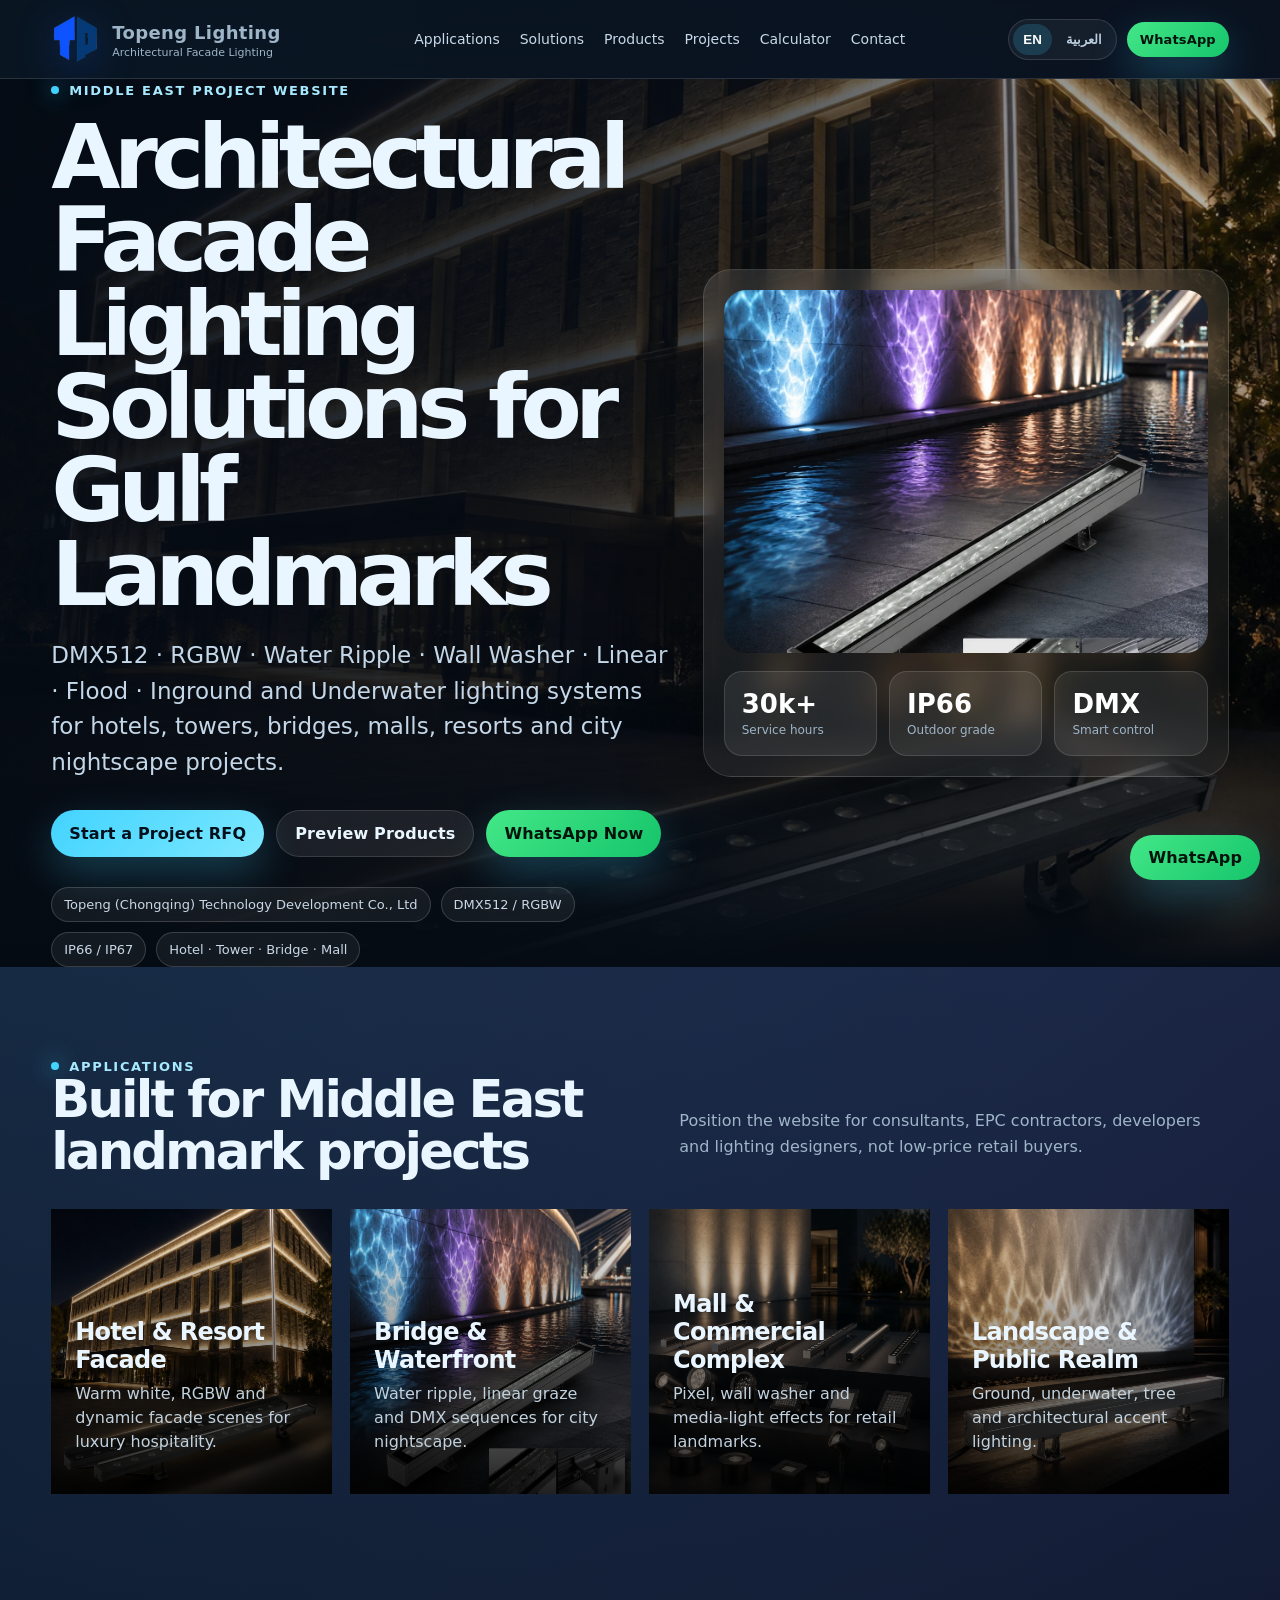
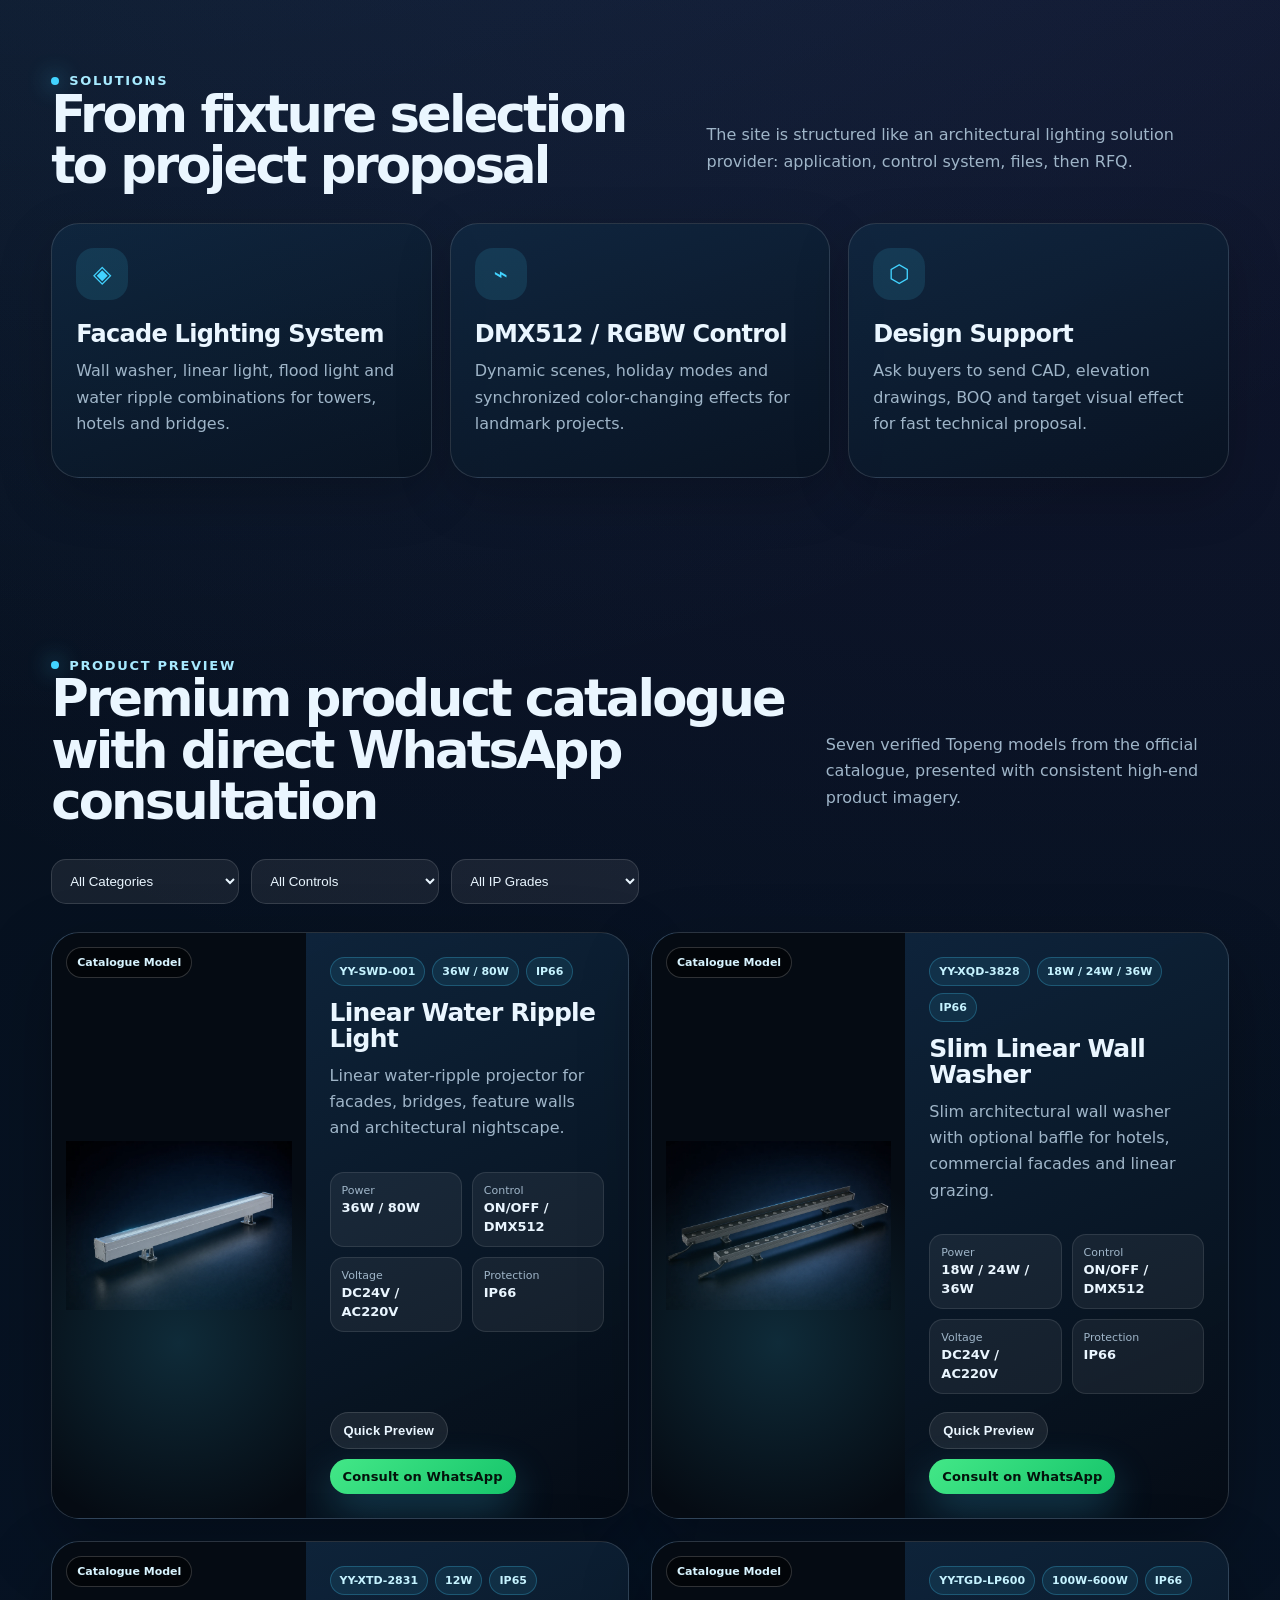
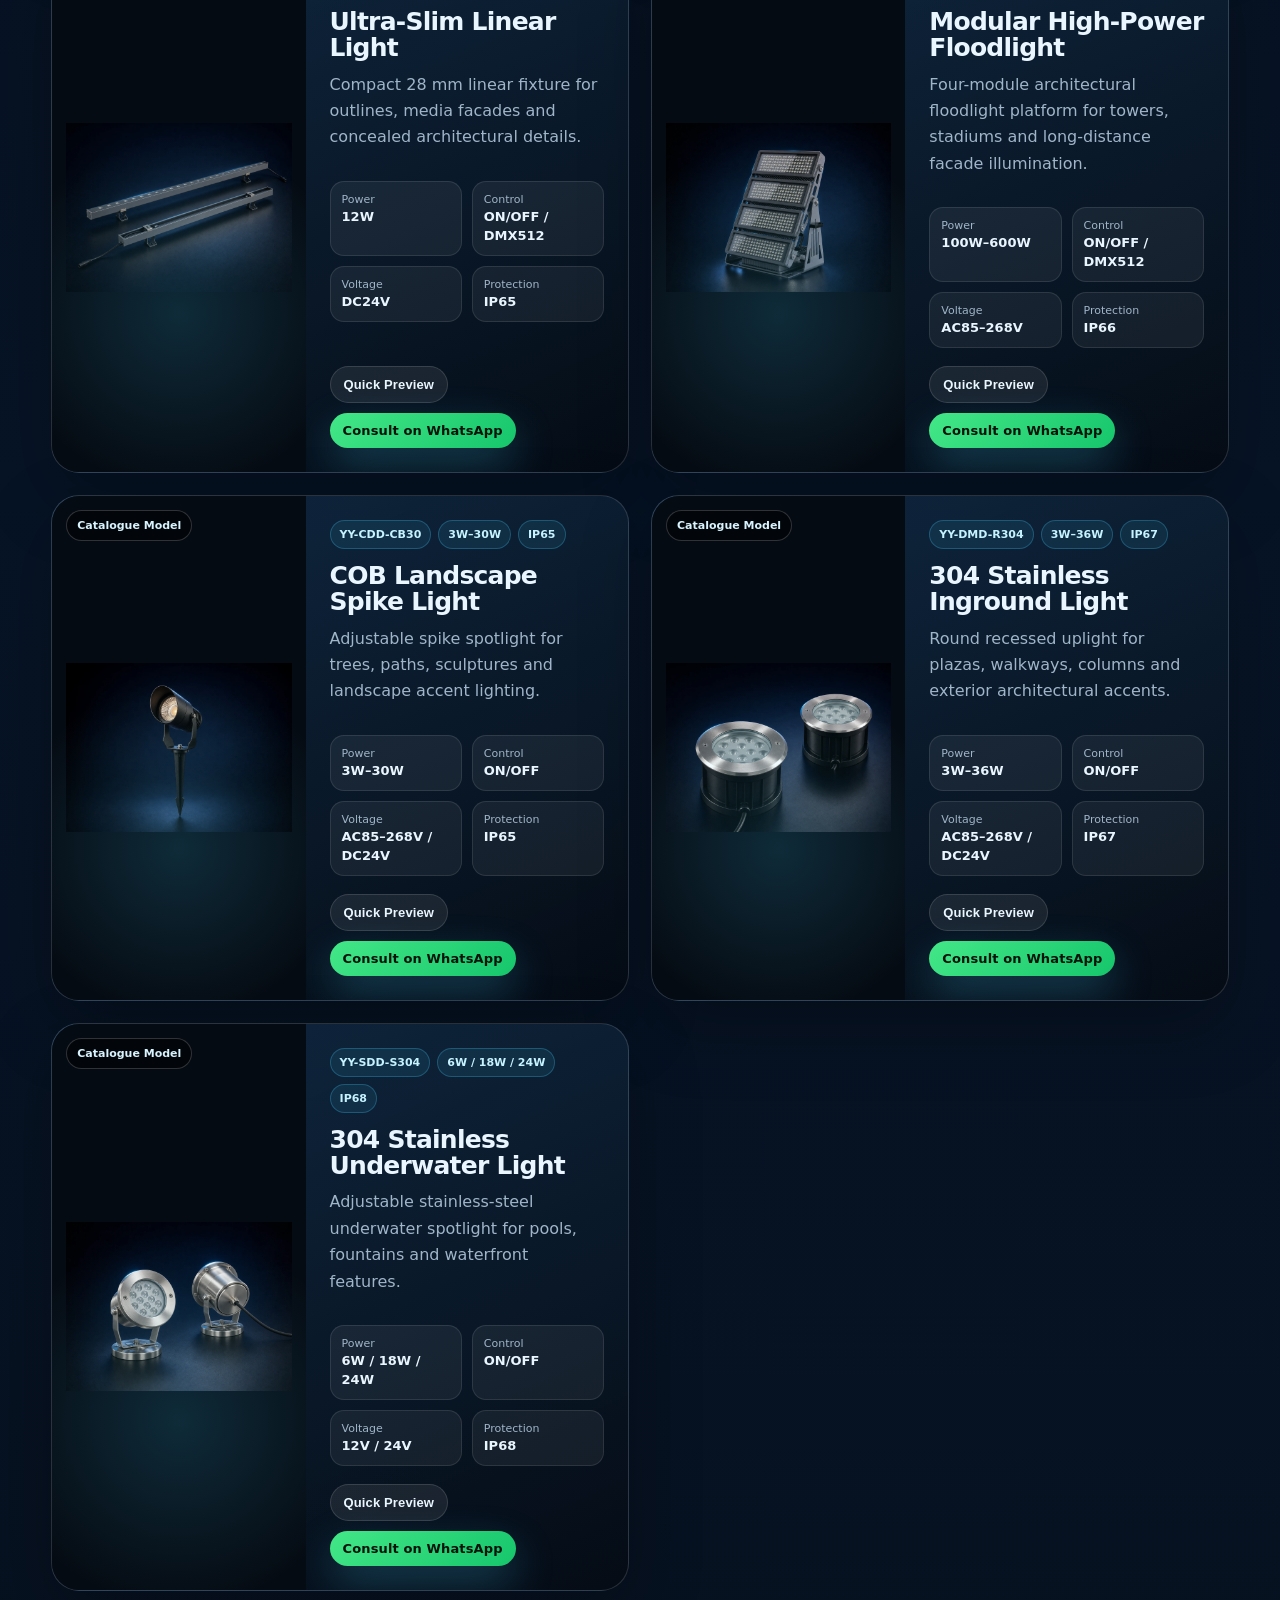
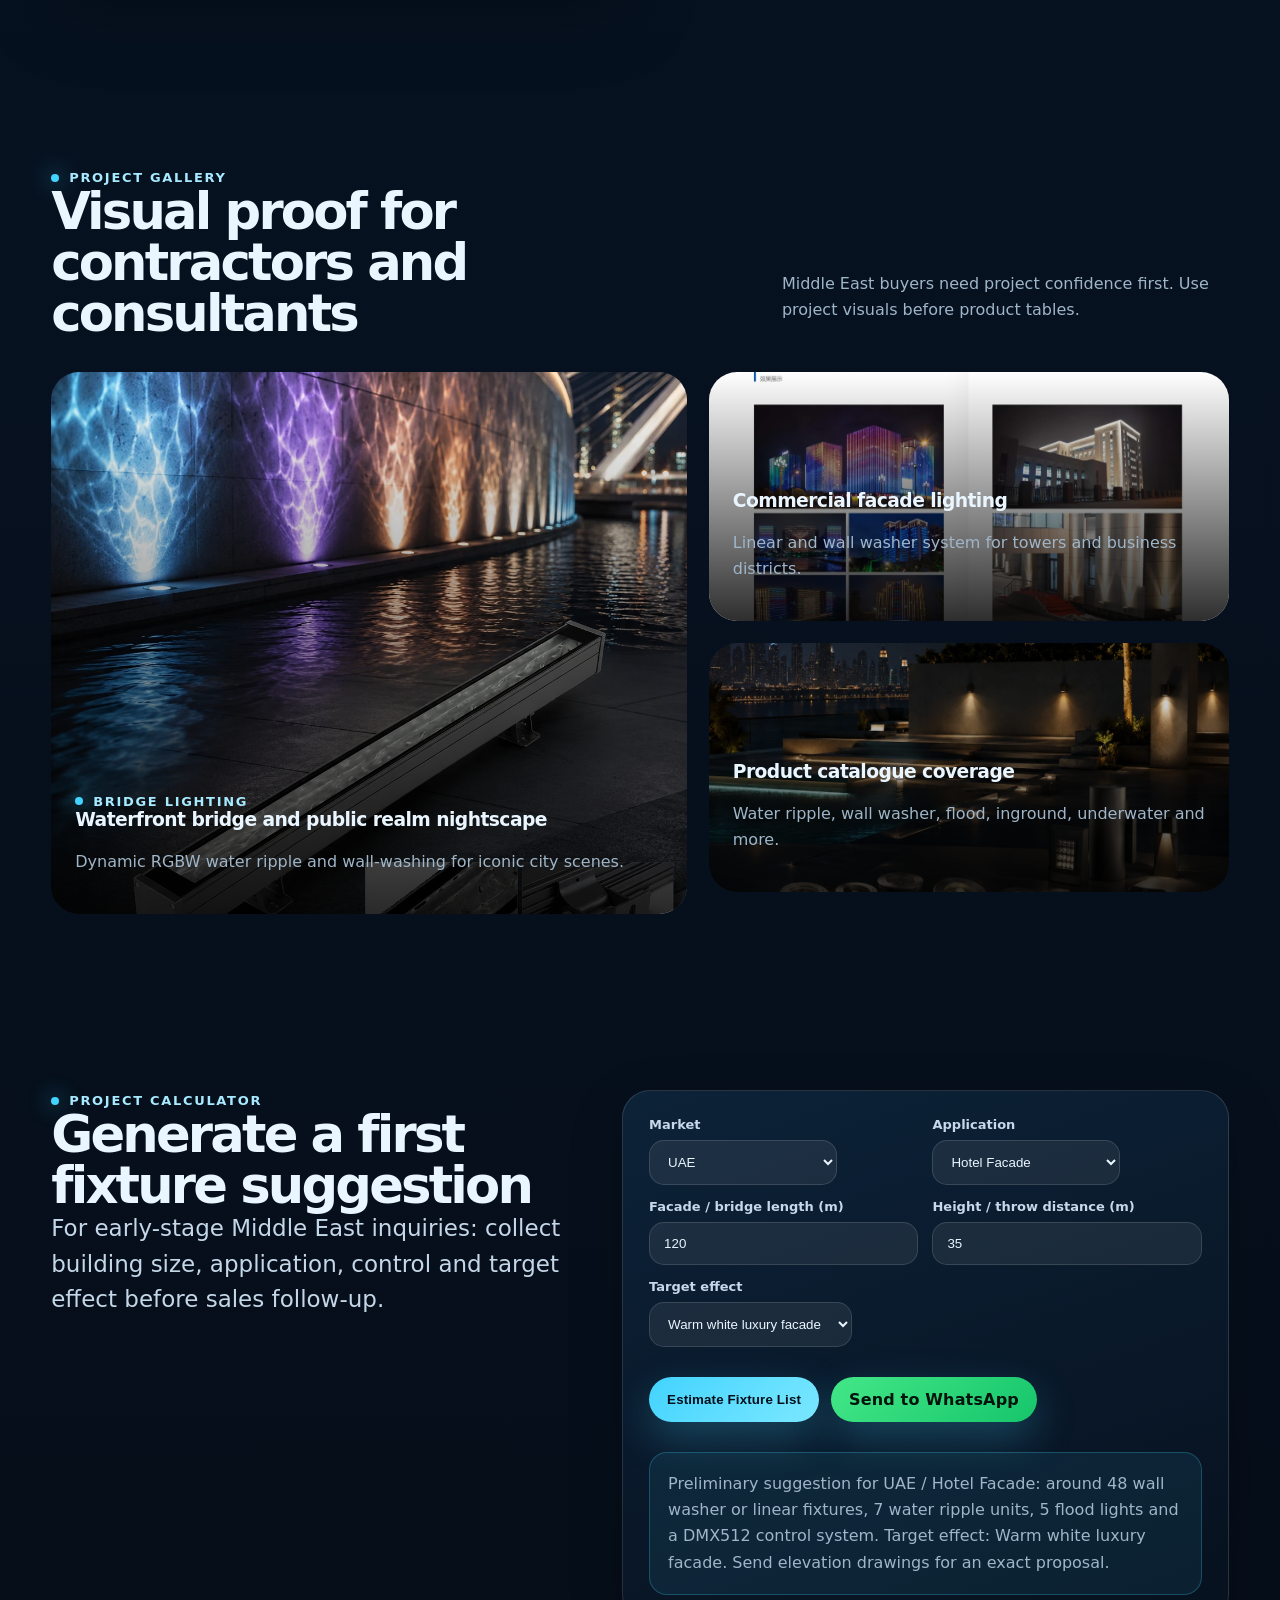
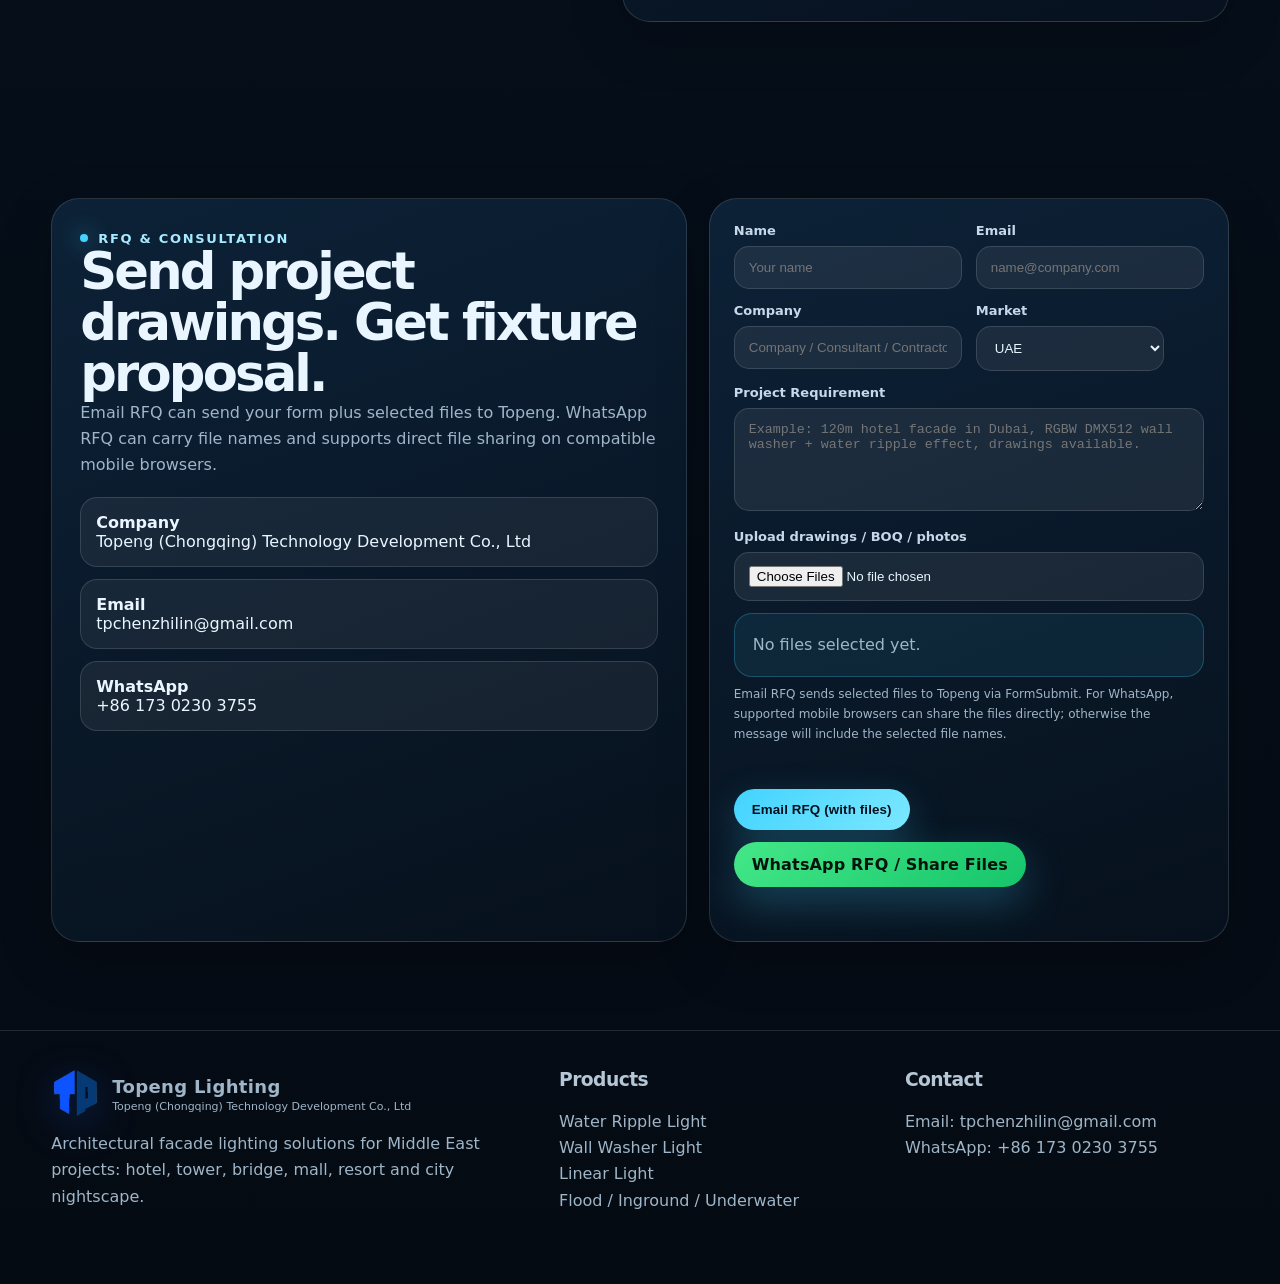
==== index.html @ 86c59f3c "Initial commit from v5 zip" ====
﻿<!doctype html>
<!-- Topeng Middle East Website V5: verified catalogue products + optimized product images -->
<html lang="en" dir="ltr">
<head>
  <meta charset="utf-8" />
  <meta name="viewport" content="width=device-width, initial-scale=1" />
  <title>Topeng Architectural Facade Lighting | Middle East Projects</title>
  <meta name="description" content="Topeng architectural facade lighting solutions for Middle East hotels, towers, bridges and landmarks. DMX512, RGBW, water ripple, wall washer and linear lighting." />
  <meta name="keywords" content="facade lighting Middle East, architectural lighting UAE, wall washer Saudi Arabia, DMX512 RGBW lighting, water ripple light, Topeng lighting" />
  <link rel="icon" type="image/png" href="assets/topeng-mark.png" />
  <style>
    :root{
      --bg:#050b13;--bg2:#081525;--card:#0d1d31;--card2:#102a44;--text:#eaf6ff;--muted:#9fb5c8;--line:rgba(255,255,255,.13);
      --brand:#42d3ff;--brand2:#8b5cf6;--gold:#f6c76a;--ok:#39d98a;--danger:#ff6b6b;--shadow:0 28px 80px rgba(0,0,0,.36);--radius:28px
    }
    *{box-sizing:border-box} html{scroll-behavior:smooth} body{margin:0;font-family:Inter,ui-sans-serif,system-ui,-apple-system,BlinkMacSystemFont,"Segoe UI",Arial,sans-serif;color:var(--text);background:radial-gradient(circle at 8% 0,rgba(66,211,255,.20),transparent 30%),radial-gradient(circle at 90% 5%,rgba(139,92,246,.18),transparent 32%),linear-gradient(180deg,#050b13 0%,#071426 48%,#050b13 100%)}
    body[dir="rtl"]{font-family:"Segoe UI",Tahoma,Arial,sans-serif} a{color:inherit;text-decoration:none} img{display:block;max-width:100%}.container{width:min(1200px,92vw);margin:auto}.section{padding:88px 0}.section-head{display:flex;justify-content:space-between;align-items:end;gap:24px;margin-bottom:32px}.eyebrow{display:inline-flex;gap:10px;align-items:center;color:#a7eaff;font-size:13px;font-weight:800;letter-spacing:.13em;text-transform:uppercase}.eyebrow::before{content:"";width:8px;height:8px;border-radius:50%;background:var(--brand);box-shadow:0 0 22px var(--brand)}h1,h2,h3,p{margin-top:0}h1{font-size:clamp(48px,7vw,92px);line-height:.93;letter-spacing:-.075em;margin:18px 0 22px;max-width:960px}h2{font-size:clamp(34px,4vw,58px);line-height:1;letter-spacing:-.055em;margin:0}h3{letter-spacing:-.03em}.lead{font-size:clamp(18px,2vw,23px);line-height:1.55;color:#c4d7e8;max-width:780px}.muted{color:var(--muted);line-height:1.65}.topbar{position:sticky;top:0;z-index:80;border-bottom:1px solid var(--line);background:rgba(5,11,19,.76);backdrop-filter:blur(20px)}.nav{height:78px;display:flex;align-items:center;justify-content:space-between;gap:18px}.brand{display:flex;align-items:center;gap:13px;min-width:260px}.mark{width:48px;height:48px;object-fit:contain;flex:0 0 auto;filter:drop-shadow(0 10px 20px rgba(24,96,255,.28))}.brand strong{display:block;font-size:18px;letter-spacing:.02em}.brand span{display:block;color:var(--muted);font-size:11px;margin-top:3px}.nav-links{display:flex;gap:20px;align-items:center;color:#c8d9e8;font-size:14px}.nav-links a:hover{color:var(--brand)}.nav-actions{display:flex;align-items:center;gap:10px}.lang-switch{display:flex;gap:4px;padding:4px;border:1px solid var(--line);border-radius:999px;background:rgba(255,255,255,.05)}.lang-switch button{border:0;background:transparent;color:#b9ccdc;padding:8px 10px;border-radius:999px;cursor:pointer;font-weight:800}.lang-switch button.active{background:rgba(66,211,255,.17);color:#fff}.btn{display:inline-flex;align-items:center;justify-content:center;gap:8px;border:0;border-radius:999px;padding:13px 18px;font-weight:850;letter-spacing:.01em;cursor:pointer;background:linear-gradient(135deg,var(--brand),#7ce8ff);color:#03101b;box-shadow:0 16px 40px rgba(66,211,255,.25);transition:.22s}.btn:hover{transform:translateY(-2px);box-shadow:0 22px 54px rgba(66,211,255,.34)}.btn.secondary{background:rgba(255,255,255,.08);color:var(--text);box-shadow:none;border:1px solid var(--line)}.btn.gold{background:linear-gradient(135deg,#ffe0a0,var(--gold));color:#150d02}.btn.whatsapp{background:linear-gradient(135deg,#43e787,#16c56b);color:#04130b}.btn.small{padding:10px 13px;font-size:13px}.hero{position:relative;min-height:760px;display:grid;align-items:center;overflow:hidden}.hero::before{content:"";position:absolute;inset:0;background:linear-gradient(90deg,rgba(5,11,19,.95) 0%,rgba(5,11,19,.83) 45%,rgba(5,11,19,.25) 100%),url('assets/premium_wall_washer_3828.webp') center/cover;filter:saturate(1.1);z-index:-2}.hero::after{content:"";position:absolute;inset:auto 0 0 0;height:220px;background:linear-gradient(transparent,var(--bg));z-index:-1}.hero-grid{display:grid;grid-template-columns:1.08fr .92fr;gap:34px;align-items:center}.hero-card{border:1px solid var(--line);background:linear-gradient(160deg,rgba(255,255,255,.10),rgba(255,255,255,.04));border-radius:var(--radius);padding:20px;box-shadow:var(--shadow);backdrop-filter:blur(14px)}.hero-card img{border-radius:22px;aspect-ratio:4/3;object-fit:cover}.stats{display:grid;grid-template-columns:repeat(3,1fr);gap:12px;margin-top:18px}.stat{padding:17px;border-radius:18px;background:rgba(255,255,255,.08);border:1px solid var(--line)}.stat b{display:block;font-size:26px;color:#fff}.stat span{font-size:12px;color:var(--muted)}.hero-actions{display:flex;flex-wrap:wrap;gap:12px;margin:30px 0}.trust{display:flex;flex-wrap:wrap;gap:10px;margin-top:24px}.trust span{border:1px solid rgba(255,255,255,.16);background:rgba(255,255,255,.06);border-radius:999px;padding:9px 12px;color:#c8d7e6;font-size:13px}.grid-3{display:grid;grid-template-columns:repeat(3,1fr);gap:18px}.grid-4{display:grid;grid-template-columns:repeat(4,1fr);gap:18px}.glass{border:1px solid var(--line);border-radius:var(--radius);background:linear-gradient(160deg,rgba(16,42,68,.72),rgba(8,19,32,.72));box-shadow:0 18px 55px rgba(0,0,0,.20);overflow:hidden}.application{position:relative;min-height:285px;padding:24px;display:flex;align-items:end}.application::before{content:"";position:absolute;inset:0;background:linear-gradient(180deg,transparent,rgba(0,0,0,.86));z-index:1}.application>*{position:relative;z-index:2}.application h3{font-size:24px;margin-bottom:8px}.application p{color:#c1d1de;line-height:1.5}.app-hotel{background:url('assets/premium_wall_washer_3828.webp') center/cover}.app-bridge{background:url('assets/premium_water_ripple_002.webp') center/cover}.app-commercial{background:url('assets/premium_catalogue_a.webp') center/cover}.app-water{background:url('assets/premium_water_ripple_001.webp') center/cover}.solution{padding:24px}.solution .icon{width:52px;height:52px;border-radius:18px;background:rgba(66,211,255,.12);display:grid;place-items:center;color:var(--brand);font-size:24px;margin-bottom:20px}.solution h3{font-size:24px;margin-bottom:10px}.filters{display:flex;gap:12px;flex-wrap:wrap;margin:20px 0 28px}.input,select,textarea{width:100%;background:rgba(255,255,255,.07);border:1px solid var(--line);color:var(--text);border-radius:15px;padding:13px 14px;outline:none}select{width:auto;min-width:188px}option{background:#0a1728}.product-grid{display:grid;grid-template-columns:repeat(2,1fr);gap:22px}.product-card{display:grid;grid-template-columns:44% 56%;min-height:390px;border:1px solid rgba(255,255,255,.14);border-radius:28px;overflow:hidden;background:linear-gradient(155deg,rgba(17,42,68,.90),rgba(5,12,21,.96));box-shadow:0 26px 70px rgba(0,0,0,.28)}.card-media{position:relative;background:#050b13;overflow:hidden}.card-media::after{content:"";position:absolute;inset:0;background:radial-gradient(circle at 50% 70%,rgba(66,211,255,.16),transparent 45%);pointer-events:none}.card-media img{width:100%;height:100%;object-fit:contain;padding:14px;transition:.35s}.product-card:hover .card-media img{transform:scale(1.025)}.tag-premium{position:absolute;left:14px;top:14px;z-index:2;background:rgba(0,0,0,.48);border:1px solid rgba(255,255,255,.18);backdrop-filter:blur(14px);border-radius:999px;padding:8px 10px;font-size:11px;color:#d8f4ff;font-weight:850}.card-body{padding:24px;display:flex;flex-direction:column}.chips{display:flex;gap:7px;flex-wrap:wrap;margin-bottom:14px}.chips span{font-size:11px;font-weight:850;color:#c6f3ff;border:1px solid rgba(66,211,255,.25);background:rgba(66,211,255,.09);padding:7px 9px;border-radius:999px}.product-card h3{font-size:25px;line-height:1.05;margin:0 0 10px}.specs{display:grid;grid-template-columns:repeat(2,1fr);gap:10px;margin:14px 0 18px}.spec{padding:11px;border-radius:14px;background:rgba(255,255,255,.06);border:1px solid rgba(255,255,255,.10)}.spec small{display:block;color:var(--muted);font-size:11px}.spec b{font-size:13px}.card-actions{display:flex;gap:10px;flex-wrap:wrap;margin-top:auto}.projects{display:grid;grid-template-columns:1.1fr .9fr;gap:22px}.project-main{min-height:520px;background:url('assets/premium_water_ripple_002.webp') center/cover;border-radius:var(--radius);position:relative;overflow:hidden}.project-main::after,.project-side::after{content:"";position:absolute;inset:0;background:linear-gradient(180deg,transparent,rgba(0,0,0,.82))}.project-content{position:absolute;z-index:2;left:24px;right:24px;bottom:22px}.project-side{min-height:249px;background:center/cover;border-radius:var(--radius);position:relative;overflow:hidden;margin-bottom:22px}.planner{display:grid;grid-template-columns:.95fr 1.05fr;gap:22px}.planner-card{padding:26px}.form-grid{display:grid;grid-template-columns:repeat(2,1fr);gap:14px}.full{grid-column:1/-1}label{display:block;color:#c6d8e9;font-size:13px;font-weight:800;margin-bottom:8px}.result{margin-top:16px;padding:18px;border-radius:18px;border:1px solid rgba(66,211,255,.25);background:rgba(66,211,255,.08);min-height:90px}.contact-band{display:grid;grid-template-columns:1.1fr .9fr;gap:22px;align-items:stretch}.contact-card{padding:28px}.contact-list{display:grid;gap:12px;margin-top:18px}.contact-list div{border:1px solid var(--line);background:rgba(255,255,255,.06);border-radius:17px;padding:15px}.rfq-card{padding:24px}.footer{border-top:1px solid var(--line);padding:38px 0 54px;color:#b5c7d6}.footer-grid{display:grid;grid-template-columns:1.2fr .8fr .8fr;gap:22px}.floating-wa{position:fixed;right:20px;bottom:20px;z-index:90}.modal{position:fixed;inset:0;background:rgba(0,0,0,.72);display:none;align-items:center;justify-content:center;padding:24px;z-index:100}.modal.open{display:flex}.modal-box{width:min(980px,94vw);max-height:92vh;overflow:auto;border-radius:30px;border:1px solid var(--line);background:linear-gradient(160deg,#0d1d31,#07101d);box-shadow:var(--shadow)}.modal-grid{display:grid;grid-template-columns:1fr 1fr}.modal-img{min-height:430px;background:#050b13}.modal-img img{width:100%;height:100%;object-fit:contain;padding:18px}.modal-body{padding:28px}.modal-close{float:right;background:rgba(255,255,255,.08);border:1px solid var(--line);color:#fff;border-radius:999px;width:38px;height:38px;cursor:pointer}.modal h3{font-size:34px;line-height:1.05;margin-bottom:14px}.modal-actions{display:flex;gap:10px;flex-wrap:wrap;margin-top:20px}body[dir="rtl"] .nav-links,body[dir="rtl"] .hero-actions,body[dir="rtl"] .trust,body[dir="rtl"] .filters,body[dir="rtl"] .chips,body[dir="rtl"] .card-actions{direction:rtl}body[dir="rtl"] .tag-premium{left:auto;right:14px}body[dir="rtl"] .floating-wa{right:auto;left:20px}body[dir="rtl"] .project-content{left:24px;right:24px}@media(max-width:980px){.nav-links{display:none}.hero-grid,.planner,.projects,.contact-band,.modal-grid{grid-template-columns:1fr}.hero{min-height:auto;padding:76px 0}.grid-4{grid-template-columns:repeat(2,1fr)}.grid-3,.product-grid{grid-template-columns:1fr}.product-card{grid-template-columns:1fr}.card-media{min-height:330px}.footer-grid{grid-template-columns:1fr}}@media(max-width:620px){.nav{height:auto;padding:14px 0;flex-wrap:wrap}.brand{min-width:0}.nav-actions{width:100%;justify-content:space-between}.section{padding:62px 0}.grid-4{grid-template-columns:1fr}.form-grid{grid-template-columns:1fr}.stats{grid-template-columns:1fr}.hero-card{display:none}h1{font-size:44px}.section-head{display:block}.product-card h3{font-size:22px}.card-media{min-height:260px}}
  </style>
</head>
<body>
  <header class="topbar">
    <div class="container nav">
      <a class="brand" href="#top" aria-label="Topeng Home"><img class="mark" src="assets/topeng-mark.png" alt="Topeng logo"><span><strong>Topeng Lighting</strong><span data-i18n="companyShort">Architectural Facade Lighting</span></span></a>
      <nav class="nav-links" aria-label="Primary navigation">
        <a href="#applications" data-i18n="navApplications">Applications</a><a href="#solutions" data-i18n="navSolutions">Solutions</a><a href="#products" data-i18n="navProducts">Products</a><a href="#projects" data-i18n="navProjects">Projects</a><a href="#planner" data-i18n="navPlanner">Calculator</a><a href="#contact" data-i18n="navContact">Contact</a>
      </nav>
      <div class="nav-actions">
        <div class="lang-switch" aria-label="Language switcher"><button id="langEn" class="active" type="button">EN</button><button id="langAr" type="button">العربية</button></div>
        <a class="btn small whatsapp" href="https://wa.me/8617302303755?text=Hello%20Topeng%20Lighting%2C%20I%20want%20to%20discuss%20a%20Middle%20East%20facade%20lighting%20project." target="_blank" rel="noopener">WhatsApp</a>
      </div>
    </div>
  </header>

  <main id="top">
    <section class="hero">
      <div class="container hero-grid">
        <div>
          <span class="eyebrow" data-i18n="heroEyebrow">Middle East Project Website</span>
          <h1 data-i18n="heroTitle">Architectural Facade Lighting Solutions for Gulf Landmarks</h1>
          <p class="lead" data-i18n="heroLead">DMX512 · RGBW · Water Ripple · Wall Washer · Linear · Flood · Inground and Underwater lighting systems for hotels, towers, bridges, malls, resorts and city nightscape projects.</p>
          <div class="hero-actions">
            <a href="#contact" class="btn" data-i18n="heroCta1">Start a Project RFQ</a>
            <a href="#products" class="btn secondary" data-i18n="heroCta2">Preview Products</a>
            <a class="btn whatsapp" href="https://wa.me/8617302303755?text=Hello%20Topeng%20Lighting%2C%20please%20recommend%20facade%20lighting%20solutions%20for%20my%20project." target="_blank" rel="noopener" data-i18n="whatsappNow">WhatsApp Now</a>
          </div>
          <div class="trust"><span>Topeng (Chongqing) Technology Development Co., Ltd</span><span>DMX512 / RGBW</span><span>IP66 / IP67</span><span>Hotel · Tower · Bridge · Mall</span></div>
        </div>
        <aside class="hero-card">
          <img src="assets/premium_water_ripple_002.webp" alt="Premium architectural water ripple lighting preview" />
          <div class="stats"><div class="stat"><b>30k+</b><span data-i18n="statHours">Service hours</span></div><div class="stat"><b>IP66</b><span data-i18n="statOutdoor">Outdoor grade</span></div><div class="stat"><b>DMX</b><span data-i18n="statControl">Smart control</span></div></div>
        </aside>
      </div>
    </section>

    <section class="section" id="applications">
      <div class="container">
        <div class="section-head"><div><span class="eyebrow" data-i18n="appsEyebrow">Applications</span><h2 data-i18n="appsTitle">Built for Middle East landmark projects</h2></div><p class="muted" data-i18n="appsLead">Position the website for consultants, EPC contractors, developers and lighting designers, not low-price retail buyers.</p></div>
        <div class="grid-4">
          <article class="application app-hotel"><div><h3 data-i18n="appHotel">Hotel & Resort Facade</h3><p data-i18n="appHotelText">Warm white, RGBW and dynamic facade scenes for luxury hospitality.</p></div></article>
          <article class="application app-bridge"><div><h3 data-i18n="appBridge">Bridge & Waterfront</h3><p data-i18n="appBridgeText">Water ripple, linear graze and DMX sequences for city nightscape.</p></div></article>
          <article class="application app-commercial"><div><h3 data-i18n="appMall">Mall & Commercial Complex</h3><p data-i18n="appMallText">Pixel, wall washer and media-light effects for retail landmarks.</p></div></article>
          <article class="application app-water"><div><h3 data-i18n="appLandscape">Landscape & Public Realm</h3><p data-i18n="appLandscapeText">Ground, underwater, tree and architectural accent lighting.</p></div></article>
        </div>
      </div>
    </section>

    <section class="section" id="solutions">
      <div class="container">
        <div class="section-head"><div><span class="eyebrow" data-i18n="solutionsEyebrow">Solutions</span><h2 data-i18n="solutionsTitle">From fixture selection to project proposal</h2></div><p class="muted" data-i18n="solutionsLead">The site is structured like an architectural lighting solution provider: application, control system, files, then RFQ.</p></div>
        <div class="grid-3">
          <article class="glass solution"><div class="icon">◈</div><h3 data-i18n="solution1">Facade Lighting System</h3><p class="muted" data-i18n="solution1Text">Wall washer, linear light, flood light and water ripple combinations for towers, hotels and bridges.</p></article>
          <article class="glass solution"><div class="icon">⌁</div><h3 data-i18n="solution2">DMX512 / RGBW Control</h3><p class="muted" data-i18n="solution2Text">Dynamic scenes, holiday modes and synchronized color-changing effects for landmark projects.</p></article>
          <article class="glass solution"><div class="icon">⬡</div><h3 data-i18n="solution3">Design Support</h3><p class="muted" data-i18n="solution3Text">Ask buyers to send CAD, elevation drawings, BOQ and target visual effect for fast technical proposal.</p></article>
        </div>
      </div>
    </section>

    <section class="section" id="products">
      <div class="container">
        <div class="section-head"><div><span class="eyebrow" data-i18n="productsEyebrow">Product Preview</span><h2 data-i18n="productsTitle">Premium product catalogue with direct WhatsApp consultation</h2></div><p class="muted" data-i18n="productsLead">Seven verified Topeng models from the official catalogue, presented with consistent high-end product imagery.</p></div>
        <div class="filters">
          <select id="categoryFilter" aria-label="Category filter"><option value="all" data-i18n="filterAll">All Categories</option><option value="water">Water Ripple</option><option value="wall">Wall Washer</option><option value="linear">Linear Light</option><option value="flood">Flood Light</option><option value="landscape">Landscape Spotlight</option><option value="inground">Inground Light</option><option value="underwater">Underwater Light</option></select>
          <select id="controlFilter" aria-label="Control filter"><option value="all" data-i18n="filterControl">All Controls</option><option value="dmx">DMX512</option><option value="app">Remote + APP</option><option value="onoff">ON/OFF</option></select>
          <select id="ipFilter" aria-label="Protection filter"><option value="all" data-i18n="filterIP">All IP Grades</option><option value="ip65">IP65</option><option value="ip66">IP66</option><option value="ip67">IP67</option><option value="ip68">IP68</option></select>
        </div>
        <div id="productGrid" class="product-grid"></div>
      </div>
    </section>

    <section class="section" id="projects">
      <div class="container">
        <div class="section-head"><div><span class="eyebrow" data-i18n="projectsEyebrow">Project Gallery</span><h2 data-i18n="projectsTitle">Visual proof for contractors and consultants</h2></div><p class="muted" data-i18n="projectsLead">Middle East buyers need project confidence first. Use project visuals before product tables.</p></div>
        <div class="projects">
          <article class="project-main"><div class="project-content"><span class="eyebrow" data-i18n="projectMainEyebrow">Bridge Lighting</span><h3 data-i18n="projectMainTitle">Waterfront bridge and public realm nightscape</h3><p class="muted" data-i18n="projectMainText">Dynamic RGBW water ripple and wall-washing for iconic city scenes.</p></div></article>
          <div>
            <article class="project-side" style="background-image:url('assets/projects_facade.webp')"><div class="project-content"><h3 data-i18n="projectSide1">Commercial facade lighting</h3><p class="muted" data-i18n="projectSide1Text">Linear and wall washer system for towers and business districts.</p></div></article>
            <article class="project-side" style="background-image:url('assets/catalogue_b.webp')"><div class="project-content"><h3 data-i18n="projectSide2">Product catalogue coverage</h3><p class="muted" data-i18n="projectSide2Text">Water ripple, wall washer, flood, inground, underwater and more.</p></div></article>
          </div>
        </div>
      </div>
    </section>

    <section class="section" id="planner">
      <div class="container planner">
        <div><span class="eyebrow" data-i18n="plannerEyebrow">Project Calculator</span><h2 data-i18n="plannerTitle">Generate a first fixture suggestion</h2><p class="lead" data-i18n="plannerLead">For early-stage Middle East inquiries: collect building size, application, control and target effect before sales follow-up.</p></div>
        <div class="glass planner-card">
          <div class="form-grid">
            <div><label data-i18n="fieldMarket">Market</label><select id="calcMarket"><option>UAE</option><option>Saudi Arabia</option><option>Qatar</option><option>Kuwait</option><option>Oman</option><option>Bahrain</option></select></div>
            <div><label data-i18n="fieldApplication">Application</label><select id="calcApp"><option>Hotel Facade</option><option>Bridge</option><option>Mall</option><option>Tower</option><option>Landscape</option></select></div>
            <div><label data-i18n="fieldLength">Facade / bridge length (m)</label><input class="input" id="calcLength" type="number" value="120" min="10"></div>
            <div><label data-i18n="fieldHeight">Height / throw distance (m)</label><input class="input" id="calcHeight" type="number" value="35" min="3"></div>
            <div class="full"><label data-i18n="fieldEffect">Target effect</label><select id="calcEffect"><option>Warm white luxury facade</option><option>RGBW dynamic show</option><option>Water ripple projection</option><option>Linear outline + wall wash</option></select></div>
          </div>
          <div class="hero-actions"><button class="btn" id="calcBtn" type="button" data-i18n="calcBtn">Estimate Fixture List</button><a id="calcWA" class="btn whatsapp" href="https://wa.me/8617302303755" target="_blank" rel="noopener" data-i18n="sendWA">Send to WhatsApp</a></div>
          <div id="calcResult" class="result muted" data-i18n="calcPlaceholder">Your preliminary proposal will appear here.</div>
        </div>
      </div>
    </section>

    <section class="section" id="contact">
      <div class="container contact-band">
        <div class="glass contact-card"><span class="eyebrow" data-i18n="contactEyebrow">RFQ & Consultation</span><h2 data-i18n="contactTitle">Send project drawings. Get fixture proposal.</h2><p class="muted" data-i18n="contactLead">Email RFQ can send your form plus selected files to Topeng. WhatsApp RFQ can carry file names and supports direct file sharing on compatible mobile browsers.</p><div class="contact-list"><div><strong data-i18n="companyLabel">Company</strong><br>Topeng (Chongqing) Technology Development Co., Ltd</div><div><strong data-i18n="emailLabel">Email</strong><br><a href="mailto:tpchenzhilin@gmail.com">tpchenzhilin@gmail.com</a></div><div><strong>WhatsApp</strong><br><a href="https://wa.me/8617302303755" target="_blank" rel="noopener">+86 173 0230 3755</a></div></div></div>
        <form class="glass rfq-card" id="rfqForm" action="https://formsubmit.co/tpchenzhilin@gmail.com" method="POST" enctype="multipart/form-data" target="_blank">
          <input type="hidden" name="_subject" id="rfqSubject" value="Topeng Middle East Facade Lighting RFQ">
          <input type="hidden" name="_captcha" value="false">
          <input type="hidden" name="_template" value="table">
          <input type="hidden" name="Selected File Names" id="rfqFileNames" value="">
          <div class="form-grid">
            <div><label data-i18n="nameLabel">Name</label><input class="input" id="rfqName" name="Name" placeholder="Your name" required></div>
            <div><label data-i18n="emailFormLabel">Email</label><input class="input" id="rfqEmail" name="Email" type="email" placeholder="name@company.com" required></div>
            <div><label data-i18n="companyFormLabel">Company</label><input class="input" id="rfqCompany" name="Company" placeholder="Company / Consultant / Contractor" required></div>
            <div><label data-i18n="marketLabel">Market</label><select id="rfqMarket" name="Target Market"><option>UAE</option><option>Saudi Arabia</option><option>Qatar</option><option>Kuwait</option><option>Oman</option><option>Other</option></select></div>
            <div class="full"><label data-i18n="requirementLabel">Project Requirement</label><textarea id="rfqMsg" name="Project Requirement" rows="5" placeholder="Example: 120m hotel facade in Dubai, RGBW DMX512 wall washer + water ripple effect, drawings available." required></textarea></div>
            <div class="full"><label data-i18n="fileLabel">Upload drawings / BOQ / photos</label><input class="input" id="rfqFiles" name="attachment" type="file" multiple accept=".pdf,.dwg,.dxf,.zip,.rar,.7z,.jpg,.jpeg,.png,.webp,.doc,.docx,.xls,.xlsx"><div id="rfqFileList" class="result muted" style="margin-top:12px;min-height:auto" data-i18n="fileListEmpty">No files selected yet.</div><p class="muted" style="font-size:12px;margin:8px 0 0" data-i18n="fileNote">Email RFQ sends selected files to Topeng via FormSubmit. For WhatsApp, supported mobile browsers can share the files directly; otherwise the message will include the selected file names.</p></div>
            <div class="full hero-actions"><button class="btn" type="submit" data-i18n="emailRFQ">Email RFQ</button><a class="btn whatsapp" id="rfqWA" href="https://wa.me/8617302303755" target="_blank" rel="noopener" data-i18n="waRFQ">WhatsApp RFQ</a></div>
          </div>
        </form>
      </div>
    </section>
  </main>

  <footer class="footer">
    <div class="container footer-grid">
      <div><div class="brand"><img class="mark" src="assets/topeng-mark.png" alt="Topeng logo"><span><strong>Topeng Lighting</strong><span>Topeng (Chongqing) Technology Development Co., Ltd</span></span></div><p class="muted" style="margin-top:14px" data-i18n="footerText">Architectural facade lighting solutions for Middle East projects: hotel, tower, bridge, mall, resort and city nightscape.</p></div>
      <div><h3 data-i18n="footerProducts">Products</h3><p class="muted">Water Ripple Light<br>Wall Washer Light<br>Linear Light<br>Flood / Inground / Underwater</p></div>
      <div><h3 data-i18n="footerContact">Contact</h3><p class="muted">Email: <a href="mailto:tpchenzhilin@gmail.com">tpchenzhilin@gmail.com</a><br>WhatsApp: <a href="https://wa.me/8617302303755" target="_blank" rel="noopener">+86 173 0230 3755</a></p></div>
    </div>
  </footer>

  <a class="btn whatsapp floating-wa" href="https://wa.me/8617302303755?text=Hello%20Topeng%20Lighting%2C%20I%20am%20interested%20in%20your%20architectural%20facade%20lighting%20products." target="_blank" rel="noopener">WhatsApp</a>

  <div class="modal" id="modal" role="dialog" aria-modal="true" aria-label="Product preview">
    <div class="modal-box">
      <div class="modal-grid">
        <div class="modal-img"><img id="modalImg" src="" alt="Product preview"></div>
        <div class="modal-body"><button class="modal-close" id="modalClose" type="button">×</button><span class="eyebrow" id="modalModel"></span><h3 id="modalTitle"></h3><p class="muted" id="modalDesc"></p><div class="specs" id="modalSpecs"></div><div class="modal-actions"><a class="btn whatsapp" id="modalWA" target="_blank" rel="noopener">WhatsApp Consultation</a><a href="#contact" class="btn secondary" id="modalRFQ">Send RFQ</a></div></div>
      </div>
    </div>
  </div>

  <script>
    const PHONE='8617302303755';
    const EMAIL='tpchenzhilin@gmail.com';
    let lang='en';
    const T={
      en:{companyShort:'Architectural Facade Lighting',navApplications:'Applications',navSolutions:'Solutions',navProducts:'Products',navProjects:'Projects',navPlanner:'Calculator',navContact:'Contact',heroEyebrow:'Middle East Project Website',heroTitle:'Architectural Facade Lighting Solutions for Gulf Landmarks',heroLead:'DMX512 · RGBW · Water Ripple · Wall Washer · Linear · Flood · Inground and Underwater lighting systems for hotels, towers, bridges, malls, resorts and city nightscape projects.',heroCta1:'Start a Project RFQ',heroCta2:'Preview Products',whatsappNow:'WhatsApp Now',statHours:'Service hours',statOutdoor:'Outdoor grade',statControl:'Smart control',appsEyebrow:'Applications',appsTitle:'Built for Middle East landmark projects',appsLead:'Position the website for consultants, EPC contractors, developers and lighting designers, not low-price retail buyers.',appHotel:'Hotel & Resort Facade',appHotelText:'Warm white, RGBW and dynamic facade scenes for luxury hospitality.',appBridge:'Bridge & Waterfront',appBridgeText:'Water ripple, linear graze and DMX sequences for city nightscape.',appMall:'Mall & Commercial Complex',appMallText:'Pixel, wall washer and media-light effects for retail landmarks.',appLandscape:'Landscape & Public Realm',appLandscapeText:'Ground, underwater, tree and architectural accent lighting.',solutionsEyebrow:'Solutions',solutionsTitle:'From fixture selection to project proposal',solutionsLead:'The site is structured like an architectural lighting solution provider: application, control system, files, then RFQ.',solution1:'Facade Lighting System',solution1Text:'Wall washer, linear light, flood light and water ripple combinations for towers, hotels and bridges.',solution2:'DMX512 / RGBW Control',solution2Text:'Dynamic scenes, holiday modes and synchronized color-changing effects for landmark projects.',solution3:'Design Support',solution3Text:'Ask buyers to send CAD, elevation drawings, BOQ and target visual effect for fast technical proposal.',productsEyebrow:'Product Preview',productsTitle:'Premium product catalogue with direct WhatsApp consultation',productsLead:'Seven verified Topeng models from the official catalogue, presented with consistent high-end product imagery.',filterAll:'All Categories',filterControl:'All Controls',filterIP:'All IP Grades',projectsEyebrow:'Project Gallery',projectsTitle:'Visual proof for contractors and consultants',projectsLead:'Middle East buyers need project confidence first. Use project visuals before product tables.',projectMainEyebrow:'Bridge Lighting',projectMainTitle:'Waterfront bridge and public realm nightscape',projectMainText:'Dynamic RGBW water ripple and wall-washing for iconic city scenes.',projectSide1:'Commercial facade lighting',projectSide1Text:'Linear and wall washer system for towers and business districts.',projectSide2:'Product catalogue coverage',projectSide2Text:'Water ripple, wall washer, flood, inground, underwater and more.',plannerEyebrow:'Project Calculator',plannerTitle:'Generate a first fixture suggestion',plannerLead:'For early-stage Middle East inquiries: collect building size, application, control and target effect before sales follow-up.',fieldMarket:'Market',fieldApplication:'Application',fieldLength:'Facade / bridge length (m)',fieldHeight:'Height / throw distance (m)',fieldEffect:'Target effect',calcBtn:'Estimate Fixture List',sendWA:'Send to WhatsApp',calcPlaceholder:'Your preliminary proposal will appear here.',contactEyebrow:'RFQ & Consultation',contactTitle:'Send project drawings. Get fixture proposal.',contactLead:'Email RFQ can send your form plus selected files to Topeng. WhatsApp RFQ can carry file names and supports direct file sharing on compatible mobile browsers.',companyLabel:'Company',emailLabel:'Email',nameLabel:'Name',emailFormLabel:'Email',companyFormLabel:'Company',marketLabel:'Market',requirementLabel:'Project Requirement',fileLabel:'Upload drawings / BOQ / photos',fileNote:'Email RFQ sends selected files to Topeng via FormSubmit. For WhatsApp, supported mobile browsers can share the files directly; otherwise the message will include the selected file names.',emailRFQ:'Email RFQ (with files)',waRFQ:'WhatsApp RFQ / Share Files',footerText:'Architectural facade lighting solutions for Middle East projects: hotel, tower, bridge, mall, resort and city nightscape.',footerProducts:'Products',footerContact:'Contact',preview:'Quick Preview',consult:'Consult on WhatsApp',premium:'Catalogue Model',modalWA:'WhatsApp Consultation',modalRFQ:'Send RFQ',fileListEmpty:'No files selected yet.'},
      ar:{companyShort:'إضاءة واجهات معمارية',navApplications:'التطبيقات',navSolutions:'الحلول',navProducts:'المنتجات',navProjects:'المشاريع',navPlanner:'الحاسبة',navContact:'تواصل معنا',heroEyebrow:'موقع مشاريع الشرق الأوسط',heroTitle:'حلول إضاءة واجهات معمارية لمعالم الخليج',heroLead:'أنظمة إضاءة DMX512 وRGBW وتموجات مائية وغسيل جدران وخطية وكشافات وإضاءة أرضية وتحت الماء للفنادق والأبراج والجسور والمراكز التجارية والمنتجعات ومشاريع المشهد الليلي.',heroCta1:'ابدأ طلب عرض مشروع',heroCta2:'معاينة المنتجات',whatsappNow:'تواصل واتساب',statHours:'ساعات تشغيل',statOutdoor:'مناسبة للخارج',statControl:'تحكم ذكي',appsEyebrow:'التطبيقات',appsTitle:'مصممة لمشاريع المعالم في الشرق الأوسط',appsLead:'تم توجيه الموقع للاستشاريين ومقاولي EPC والمطورين ومصممي الإضاءة وليس لمشتري التجزئة منخفضي السعر.',appHotel:'واجهات الفنادق والمنتجعات',appHotelText:'مشاهد دافئة وRGBW وديناميكية للضيافة الفاخرة.',appBridge:'الجسور والواجهات البحرية',appBridgeText:'تموجات مائية وإضاءة خطية وتسلسلات DMX للمشهد الليلي.',appMall:'المراكز التجارية والمجمعات',appMallText:'تأثيرات بكسل وغسيل جدران ووسائط ضوئية للمعالم التجارية.',appLandscape:'المناظر العامة والمساحات الخارجية',appLandscapeText:'إضاءة أرضية وتحت الماء والأشجار والتفاصيل المعمارية.',solutionsEyebrow:'الحلول',solutionsTitle:'من اختيار المصابيح إلى عرض المشروع',solutionsLead:'تم بناء الموقع كمزود حلول إضاءة معمارية: تطبيقات، نظام تحكم، ملفات فنية ثم طلب عرض.',solution1:'نظام إضاءة الواجهات',solution1Text:'توليفات من غسيل الجدران والإضاءة الخطية والكشافات والتموجات المائية للأبراج والفنادق والجسور.',solution2:'تحكم DMX512 / RGBW',solution2Text:'مشاهد ديناميكية وأنماط موسمية وتأثيرات تغيير ألوان متزامنة للمشاريع المميزة.',solution3:'دعم التصميم',solution3Text:'اطلب من المشتري إرسال CAD ورسومات الواجهات وBOQ والتأثير المطلوب للحصول على اقتراح فني سريع.',productsEyebrow:'معاينة المنتجات',productsTitle:'كتالوج منتجات فاخر مع استشارة مباشرة عبر واتساب',productsLead:'سبعة موديلات توبينغ موثقة من الكتالوج الرسمي مع صور منتجات موحدة وعالية الجودة.',filterAll:'كل الفئات',filterControl:'كل أنظمة التحكم',filterIP:'كل درجات الحماية',projectsEyebrow:'معرض المشاريع',projectsTitle:'إثبات بصري للمقاولين والاستشاريين',projectsLead:'مشترو الشرق الأوسط يحتاجون ثقة بالمشروع أولاً، لذلك تأتي صور المشاريع قبل جداول المنتجات.',projectMainEyebrow:'إضاءة الجسور',projectMainTitle:'مشهد ليلي للجسور والواجهة البحرية',projectMainText:'تموجات مائية RGBW وغسيل جدران ديناميكي للمشاهد الحضرية.',projectSide1:'إضاءة واجهات تجارية',projectSide1Text:'نظام إضاءة خطية وغسيل جدران للأبراج ومناطق الأعمال.',projectSide2:'تغطية كتالوج المنتجات',projectSide2Text:'تموجات مائية، غسيل جدران، كشافات، أرضية، تحت الماء والمزيد.',plannerEyebrow:'حاسبة المشروع',plannerTitle:'إنشاء اقتراح أولي للتركيبات',plannerLead:'للاستفسارات المبكرة في الشرق الأوسط: اجمع حجم المبنى والتطبيق ونظام التحكم والتأثير المطلوب قبل المتابعة.',fieldMarket:'السوق',fieldApplication:'التطبيق',fieldLength:'طول الواجهة / الجسر (م)',fieldHeight:'الارتفاع / مسافة الرمي (م)',fieldEffect:'التأثير المطلوب',calcBtn:'احسب قائمة التركيبات',sendWA:'إرسال إلى واتساب',calcPlaceholder:'سيظهر الاقتراح الأولي هنا.',contactEyebrow:'طلب عرض واستشارة',contactTitle:'أرسل رسومات المشروع واحصل على اقتراح التركيبات',contactLead:'يمكن لزر طلب العرض بالبريد إرسال النموذج والملفات المحددة إلى توبينغ، أما واتساب فينقل أسماء الملفات ويدعم مشاركة الملفات مباشرة في متصفحات الجوال المتوافقة.',companyLabel:'الشركة',emailLabel:'البريد الإلكتروني',nameLabel:'الاسم',emailFormLabel:'البريد الإلكتروني',companyFormLabel:'الشركة',marketLabel:'السوق',requirementLabel:'متطلبات المشروع',fileLabel:'رفع الرسومات / BOQ / الصور',fileNote:'يقوم طلب العرض بالبريد بإرسال الملفات المحددة إلى توبينغ عبر FormSubmit. أما واتساب ففي المتصفحات المدعومة يمكنه مشاركة الملفات مباشرة، وإلا ستتم إضافة أسماء الملفات إلى الرسالة.',emailRFQ:'إرسال طلب بالبريد مع الملفات',waRFQ:'واتساب / مشاركة الملفات',footerText:'حلول إضاءة واجهات معمارية لمشاريع الشرق الأوسط: الفنادق والأبراج والجسور والمراكز التجارية والمنتجعات والمشهد الليلي.',footerProducts:'المنتجات',footerContact:'تواصل',preview:'معاينة سريعة',consult:'استشارة واتساب',premium:'موديل من الكتالوج',modalWA:'استشارة واتساب',modalRFQ:'إرسال طلب',fileListEmpty:'لم يتم اختيار ملفات بعد.'}
    };
    const products=[
      {id:'swd001',model:'YY-SWD-001',cat:'water',control:'dmx onoff',ip:'ip66',img:'assets/product_yy_swd_001.webp',title:{en:'Linear Water Ripple Light',ar:'إضاءة خطية بتأثير تموجات مائية'},desc:{en:'Linear water-ripple projector for facades, bridges, feature walls and architectural nightscape.',ar:'جهاز إسقاط خطي لتموجات الماء للواجهات والجسور والجدران المميزة والمشاهد الليلية.'},spec:{Power:'36W / 80W',Control:'ON/OFF / DMX512',Voltage:'DC24V / AC220V',Protection:'IP66'}},
      {id:'xqd3828',model:'YY-XQD-3828',cat:'wall',control:'dmx onoff',ip:'ip66',img:'assets/product_yy_xqd_3828.webp',title:{en:'Slim Linear Wall Washer',ar:'غاسل جدران خطي نحيف'},desc:{en:'Slim architectural wall washer with optional baffle for hotels, commercial facades and linear grazing.',ar:'غاسل جدران معماري نحيف مع حاجب اختياري للفنادق والواجهات التجارية.'},spec:{Power:'18W / 24W / 36W',Control:'ON/OFF / DMX512',Voltage:'DC24V / AC220V',Protection:'IP66'}},
      {id:'xtd2831',model:'YY-XTD-2831',cat:'linear',control:'dmx onoff',ip:'ip65',img:'assets/product_yy_xtd_2831.webp',title:{en:'Ultra-Slim Linear Light',ar:'إضاءة خطية فائقة النحافة'},desc:{en:'Compact 28 mm linear fixture for outlines, media facades and concealed architectural details.',ar:'وحدة خطية مدمجة بعرض 28 مم للخطوط والواجهات الإعلامية والتفاصيل المخفية.'},spec:{Power:'12W',Control:'ON/OFF / DMX512',Voltage:'DC24V',Protection:'IP65'}},
      {id:'tgdlp600',model:'YY-TGD-LP600',cat:'flood',control:'dmx onoff',ip:'ip66',img:'assets/product_yy_tgd_lp600.webp',title:{en:'Modular High-Power Floodlight',ar:'كشاف معياري عالي القدرة'},desc:{en:'Four-module architectural floodlight platform for towers, stadiums and long-distance facade illumination.',ar:'منصة كشاف معماري من أربع وحدات للأبراج والملاعب وإضاءة الواجهات بعيدة المدى.'},spec:{Power:'100W–600W',Control:'ON/OFF / DMX512',Voltage:'AC85–268V',Protection:'IP66'}},
      {id:'cddcb30',model:'YY-CDD-CB30',cat:'landscape',control:'onoff',ip:'ip65',img:'assets/product_yy_cdd_cb30.webp',title:{en:'COB Landscape Spike Light',ar:'كشاف حدائق أرضي COB'},desc:{en:'Adjustable spike spotlight for trees, paths, sculptures and landscape accent lighting.',ar:'كشاف أرضي قابل للتوجيه للأشجار والممرات والمنحوتات وإضاءة المناظر.'},spec:{Power:'3W–30W',Control:'ON/OFF',Voltage:'AC85–268V / DC24V',Protection:'IP65'}},
      {id:'dmdr304',model:'YY-DMD-R304',cat:'inground',control:'onoff',ip:'ip67',img:'assets/product_yy_dmd_r304.webp',title:{en:'304 Stainless Inground Light',ar:'إضاءة أرضية من الستانلس 304'},desc:{en:'Round recessed uplight for plazas, walkways, columns and exterior architectural accents.',ar:'إضاءة أرضية دائرية للساحات والممرات والأعمدة والتفاصيل المعمارية الخارجية.'},spec:{Power:'3W–36W',Control:'ON/OFF',Voltage:'AC85–268V / DC24V',Protection:'IP67'}},
      {id:'sdds304',model:'YY-SDD-S304',cat:'underwater',control:'onoff',ip:'ip68',img:'assets/product_yy_sdd_s304.webp',title:{en:'304 Stainless Underwater Light',ar:'إضاءة تحت الماء من الستانلس 304'},desc:{en:'Adjustable stainless-steel underwater spotlight for pools, fountains and waterfront features.',ar:'كشاف مغمور قابل للتوجيه من الستانلس للمسابح والنوافير والواجهات المائية.'},spec:{Power:'6W / 18W / 24W',Control:'ON/OFF',Voltage:'12V / 24V',Protection:'IP68'}}
    ];
    function i18n(){document.documentElement.lang=lang==='ar'?'ar':'en';document.documentElement.dir=lang==='ar'?'rtl':'ltr';document.body.dir=document.documentElement.dir;document.querySelectorAll('[data-i18n]').forEach(el=>{const k=el.dataset.i18n;if(T[lang][k]) el.textContent=T[lang][k];});document.getElementById('langEn').classList.toggle('active',lang==='en');document.getElementById('langAr').classList.toggle('active',lang==='ar');renderProducts();}
    function waText(p){return `Hello Topeng Lighting, I am interested in ${p.model} - ${p.title.en}. Please send price, datasheet and Middle East project recommendation.`}
    function renderProducts(){const cg=document.getElementById('categoryFilter').value,cf=document.getElementById('controlFilter').value,ip=document.getElementById('ipFilter').value;const grid=document.getElementById('productGrid');grid.innerHTML='';products.filter(p=>(cg==='all'||p.cat===cg)&&(cf==='all'||p.control.includes(cf))&&(ip==='all'||p.ip===ip)).forEach(p=>{const specs=Object.entries(p.spec).slice(0,4).map(([k,v])=>`<div class="spec"><small>${k}</small><b>${v}</b></div>`).join('');const chips=`<span>${p.model}</span><span>${Object.values(p.spec)[0]}</span><span>${p.ip.toUpperCase()}</span>`;const a=document.createElement('article');a.className='product-card';a.innerHTML=`<div class="card-media"><span class="tag-premium">${T[lang].premium}</span><img src="${p.img}" alt="${p.title.en}"></div><div class="card-body"><div class="chips">${chips}</div><h3>${p.title[lang]}</h3><p class="muted">${p.desc[lang]}</p><div class="specs">${specs}</div><div class="card-actions"><button class="btn small secondary" type="button" data-preview="${p.id}">${T[lang].preview}</button><a class="btn small whatsapp" target="_blank" rel="noopener" href="https://wa.me/${PHONE}?text=${encodeURIComponent(waText(p))}">${T[lang].consult}</a></div></div>`;grid.appendChild(a);});document.querySelectorAll('[data-preview]').forEach(b=>b.onclick=()=>openModal(b.dataset.preview));}
    function openModal(id){const p=products.find(x=>x.id===id);if(!p)return;document.getElementById('modalImg').src=p.img;document.getElementById('modalModel').textContent=p.model;document.getElementById('modalTitle').textContent=p.title[lang];document.getElementById('modalDesc').textContent=p.desc[lang];document.getElementById('modalSpecs').innerHTML=Object.entries(p.spec).map(([k,v])=>`<div class="spec"><small>${k}</small><b>${v}</b></div>`).join('');const wa=document.getElementById('modalWA');wa.textContent=T[lang].modalWA;wa.href=`https://wa.me/${PHONE}?text=${encodeURIComponent(waText(p))}`;document.getElementById('modalRFQ').textContent=T[lang].modalRFQ;document.getElementById('modal').classList.add('open')}
    function estimate(){const len=+document.getElementById('calcLength').value||0,h=+document.getElementById('calcHeight').value||0,market=document.getElementById('calcMarket').value,app=document.getElementById('calcApp').value,effect=document.getElementById('calcEffect').value;const wall=Math.max(8,Math.ceil(len/2.5));const ripple=Math.max(2,Math.ceil(len/18));const flood=Math.max(2,Math.ceil(h/8));const result=lang==='ar'?`اقتراح أولي لـ ${market} / ${app}: حوالي ${wall} وحدة غسيل جدران أو خطية، ${ripple} وحدة تموجات مائية، ${flood} كشافات، مع نظام تحكم DMX512. التأثير المستهدف: ${effect}. يرجى إرسال رسومات الواجهة للحصول على عرض دقيق.`:`Preliminary suggestion for ${market} / ${app}: around ${wall} wall washer or linear fixtures, ${ripple} water ripple units, ${flood} flood lights and a DMX512 control system. Target effect: ${effect}. Send elevation drawings for an exact proposal.`;document.getElementById('calcResult').textContent=result;document.getElementById('calcWA').href=`https://wa.me/${PHONE}?text=${encodeURIComponent(result)}`;}
    
    function getRFQFiles(){const input=document.getElementById('rfqFiles');return input&&input.files?Array.from(input.files):[];}
    function updateRFQFiles(){const files=getRFQFiles();const box=document.getElementById('rfqFileList');const hidden=document.getElementById('rfqFileNames');const text=files.length?files.map(f=>`${f.name} (${Math.max(1,Math.round(f.size/1024))} KB)`).join(' · '):T[lang].fileListEmpty;if(box)box.textContent=text;if(hidden)hidden.value=files.map(f=>f.name).join(', ');}
    async function openRFQWhatsApp(e){const company=document.getElementById('rfqCompany').value||'my company';const market=document.getElementById('rfqMarket').value;const msg=document.getElementById('rfqMsg').value||'I need facade lighting solution.';const files=getRFQFiles();const fileNames=files.length?files.map(f=>f.name).join(', '):(lang==='ar'?'لا توجد ملفات مرفقة':'No files selected');const text=lang==='ar'?`مرحباً Topeng Lighting، هذه رسالة من ${company}. السوق: ${market}. المتطلبات: ${msg}. الملفات: ${fileNames}`:`Hello Topeng Lighting, this is ${company}. Market: ${market}. Requirement: ${msg}. Files: ${fileNames}`; if(files.length && navigator.share && navigator.canShare){try{if(navigator.canShare({files})){e.preventDefault();await navigator.share({title:'Topeng RFQ',text,files});return;}}catch(err){}} e.currentTarget.href=`https://wa.me/${PHONE}?text=${encodeURIComponent(text)}`;}
    document.getElementById('langEn').onclick=()=>{lang='en';i18n();updateRFQFiles()};
    document.getElementById('langAr').onclick=()=>{lang='ar';i18n();updateRFQFiles()};
    ['categoryFilter','controlFilter','ipFilter'].forEach(id=>document.getElementById(id).addEventListener('change',renderProducts));
    document.getElementById('modalClose').onclick=()=>document.getElementById('modal').classList.remove('open');
    document.getElementById('modal').addEventListener('click',e=>{if(e.target.id==='modal')document.getElementById('modal').classList.remove('open')});
    document.getElementById('calcBtn').onclick=estimate;
    document.getElementById('rfqFiles').addEventListener('change',updateRFQFiles);
    document.getElementById('rfqForm').addEventListener('submit',e=>{updateRFQFiles();const company=document.getElementById('rfqCompany').value||'Project Inquiry';const market=document.getElementById('rfqMarket').value||'';document.getElementById('rfqSubject').value=`Topeng RFQ | ${company} | ${market}`;});
    document.getElementById('rfqWA').addEventListener('click',openRFQWhatsApp);
    i18n();estimate();updateRFQFiles();
  </script>
</body>
</html>
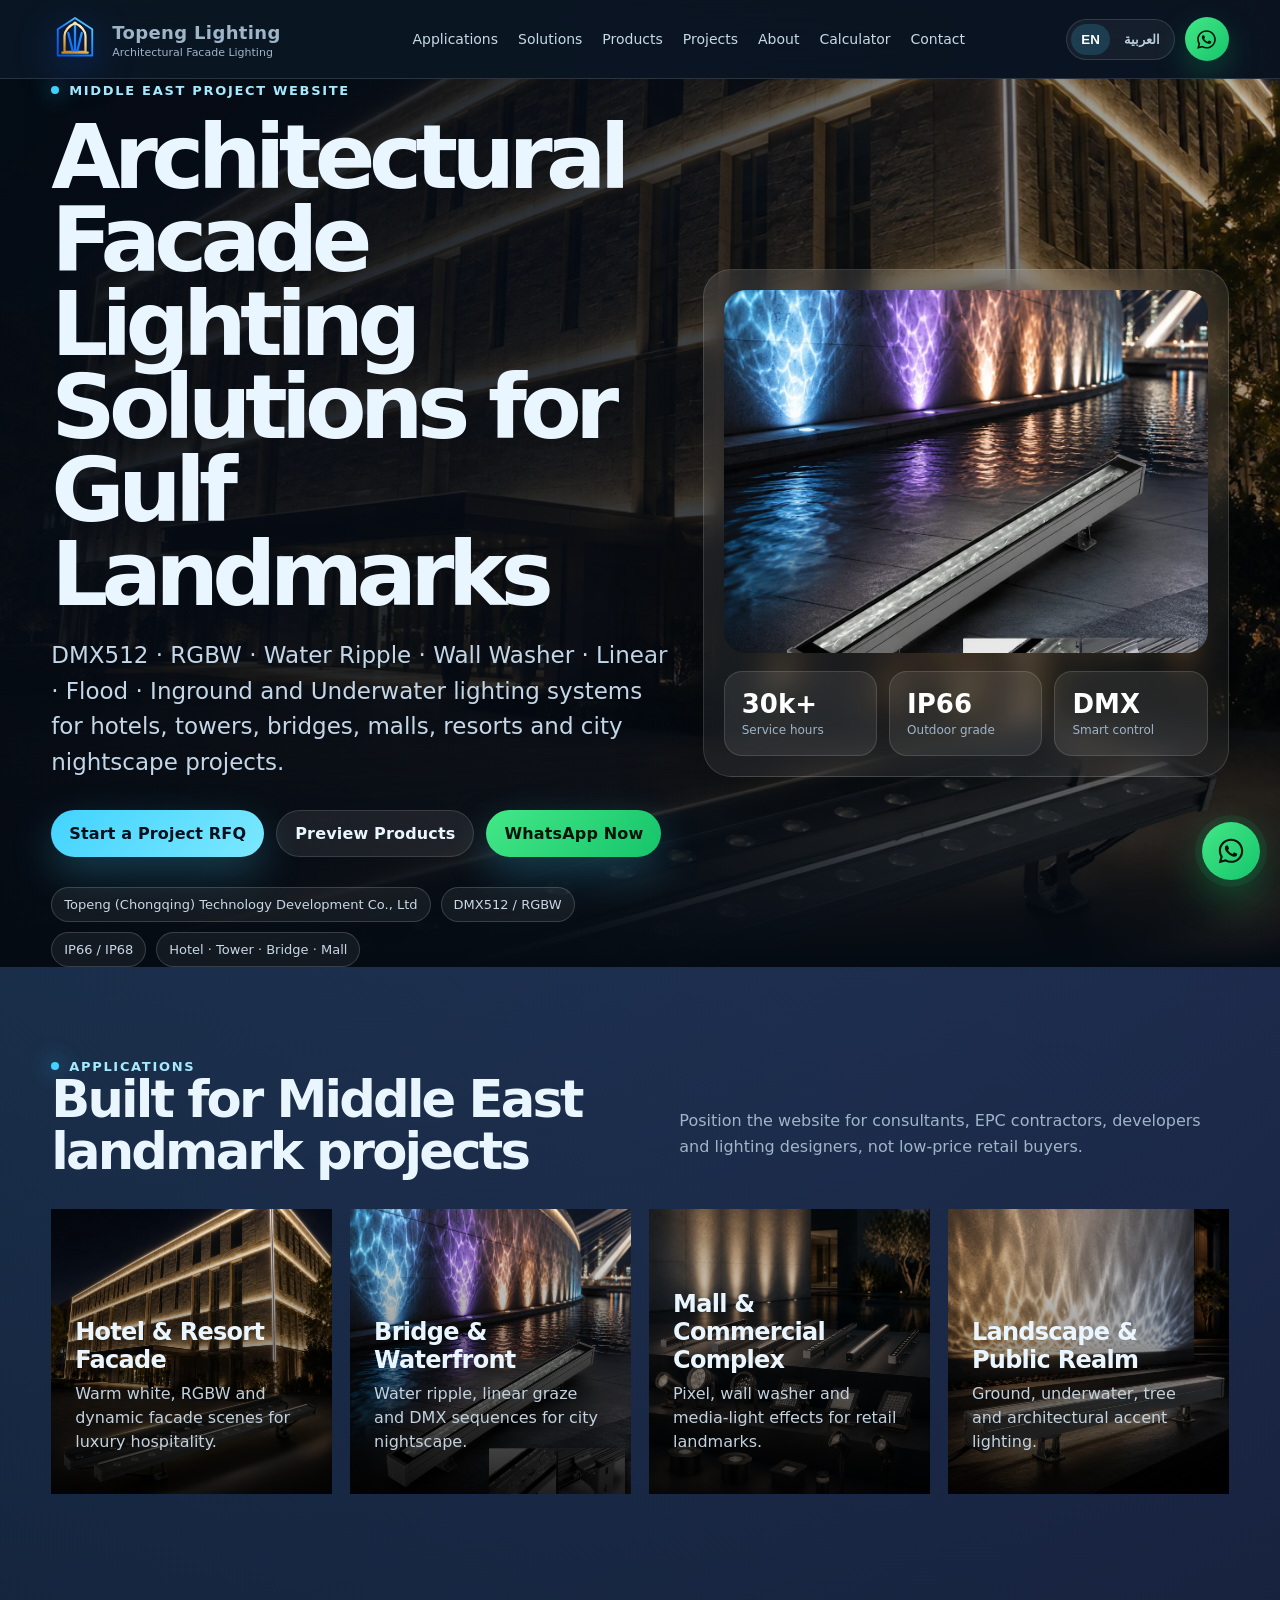
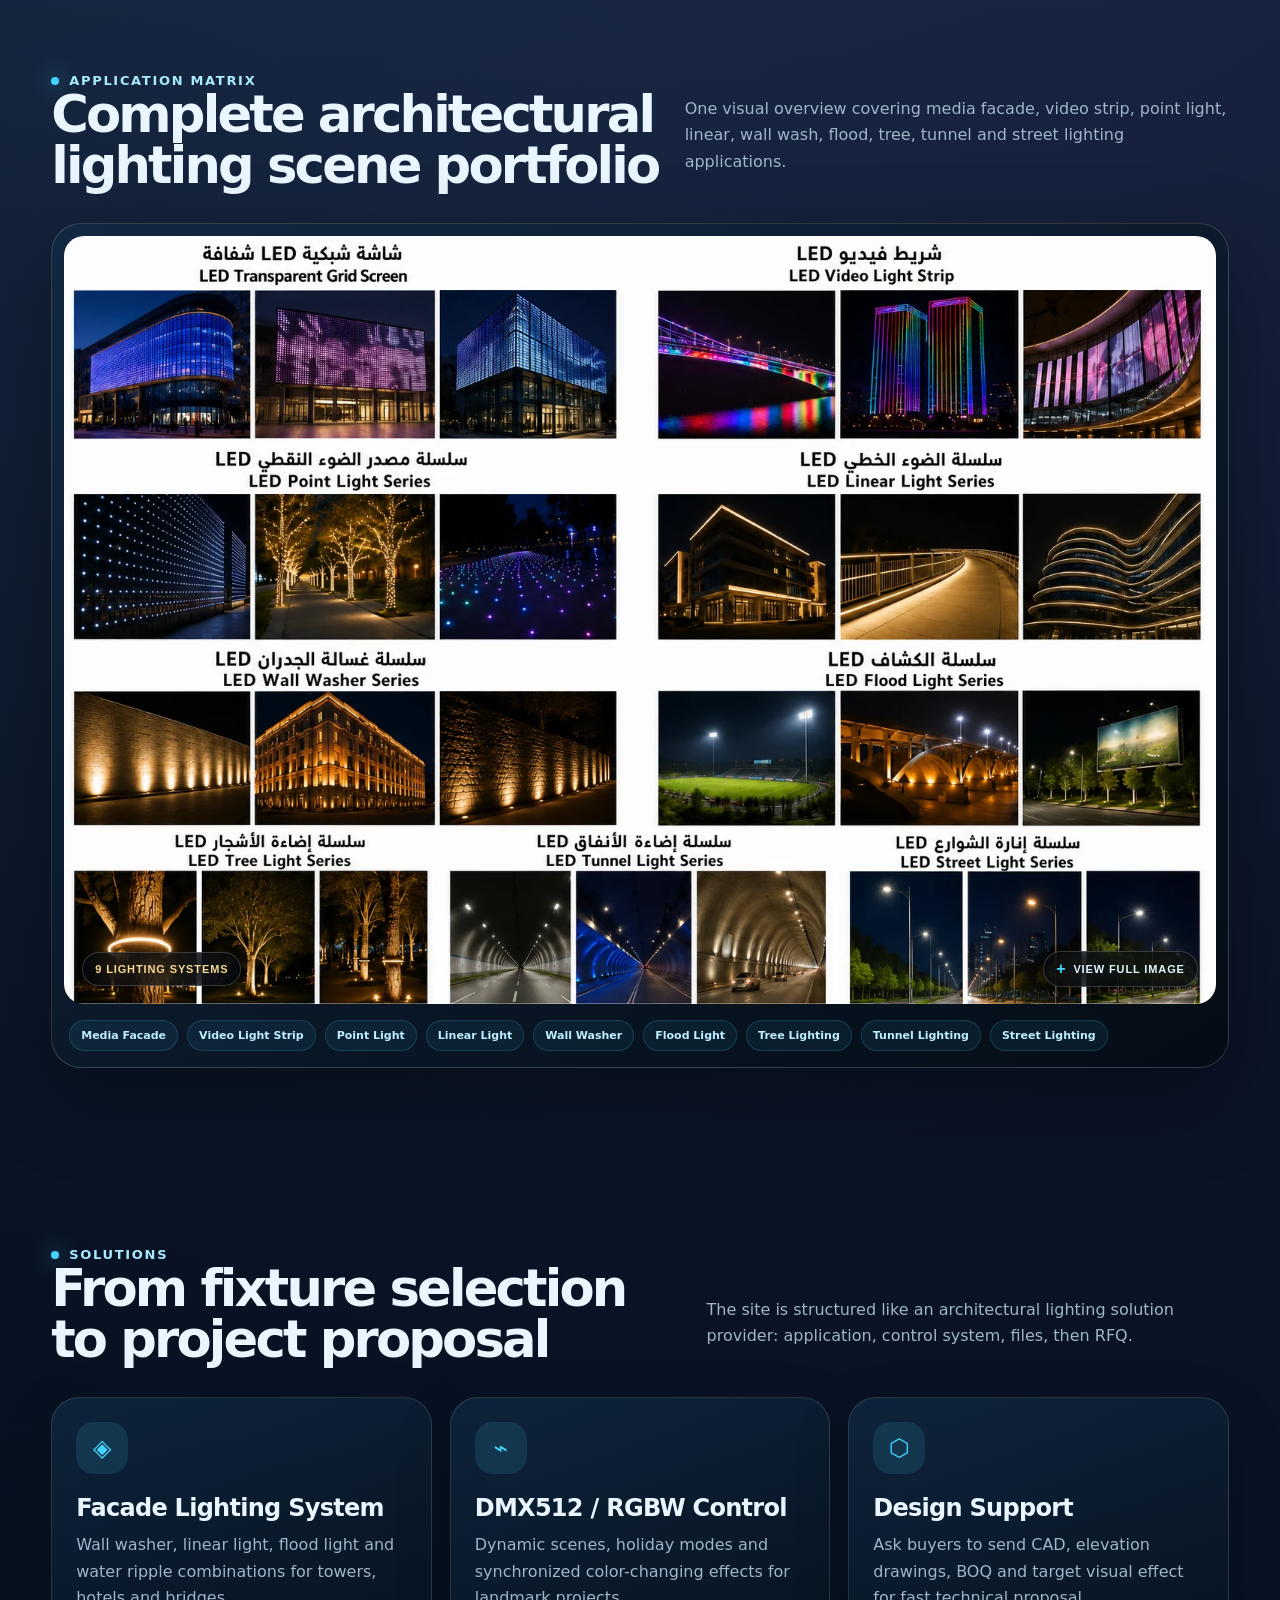
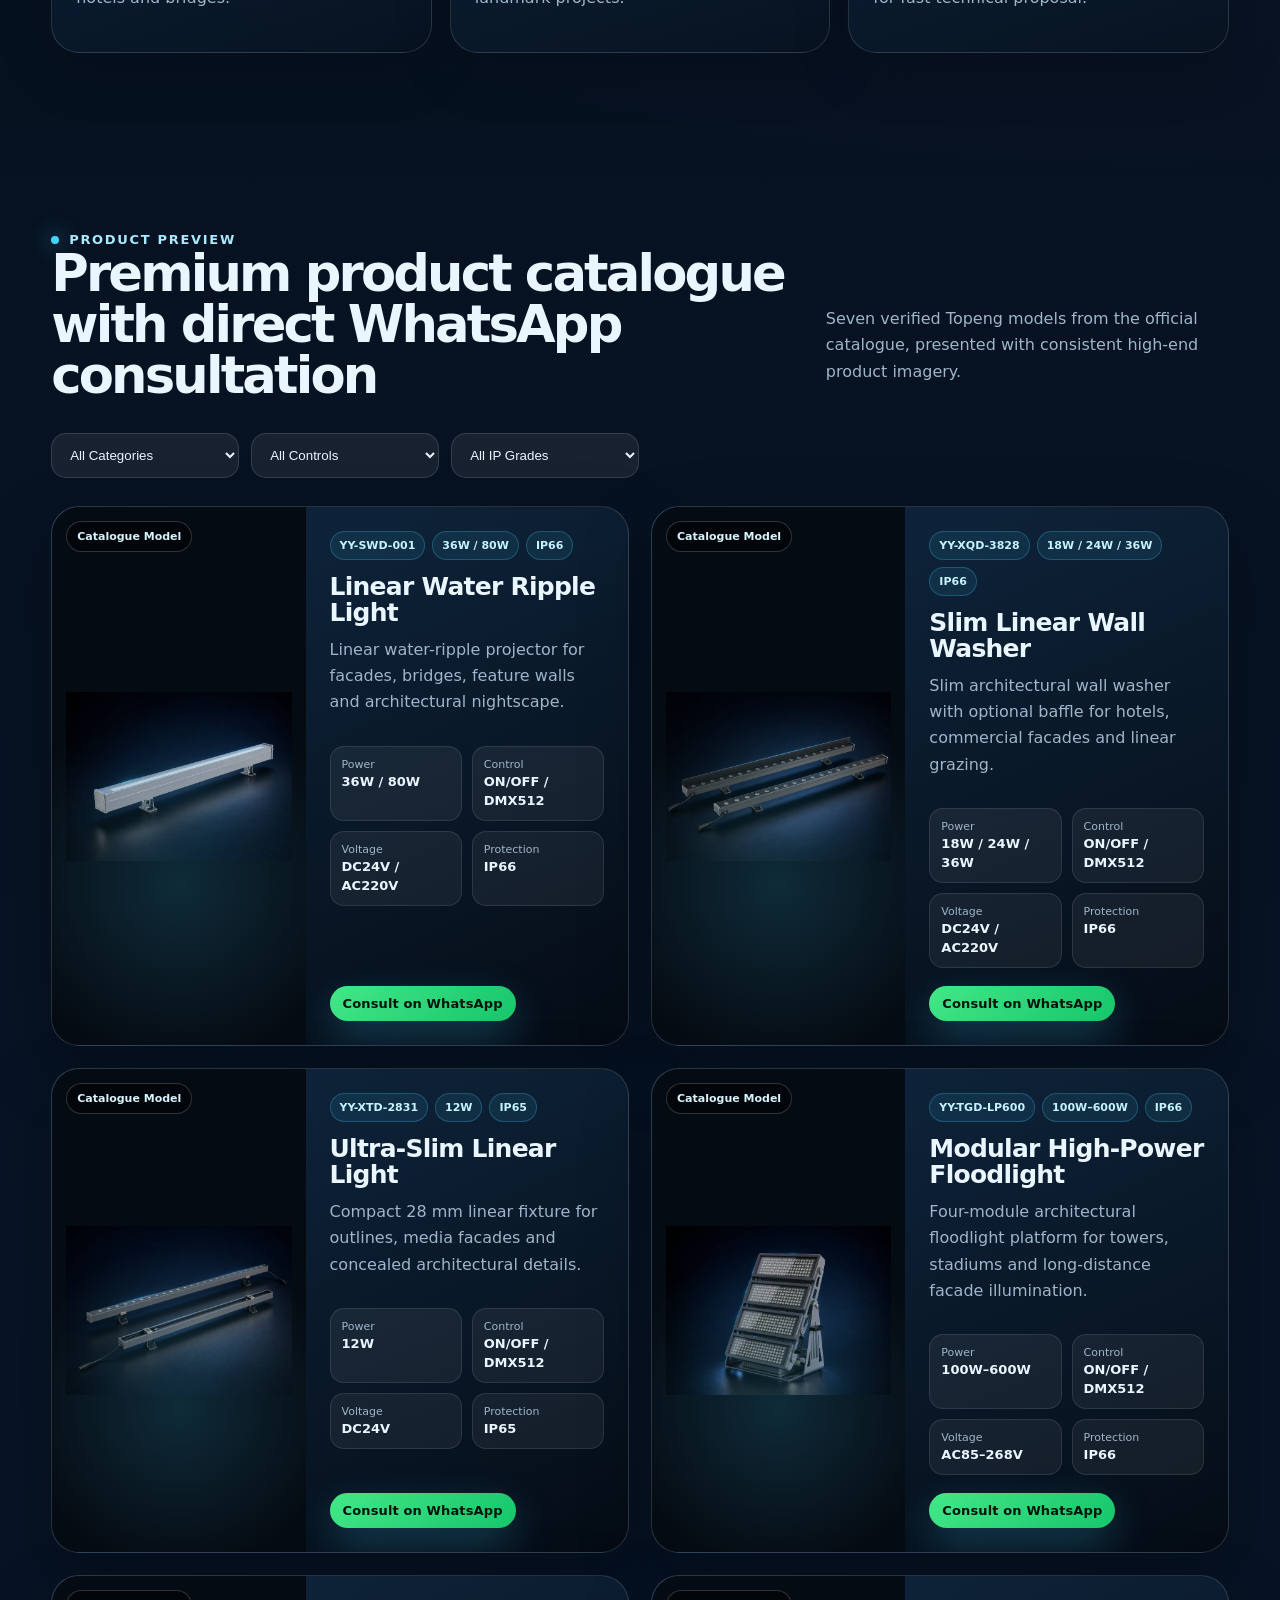
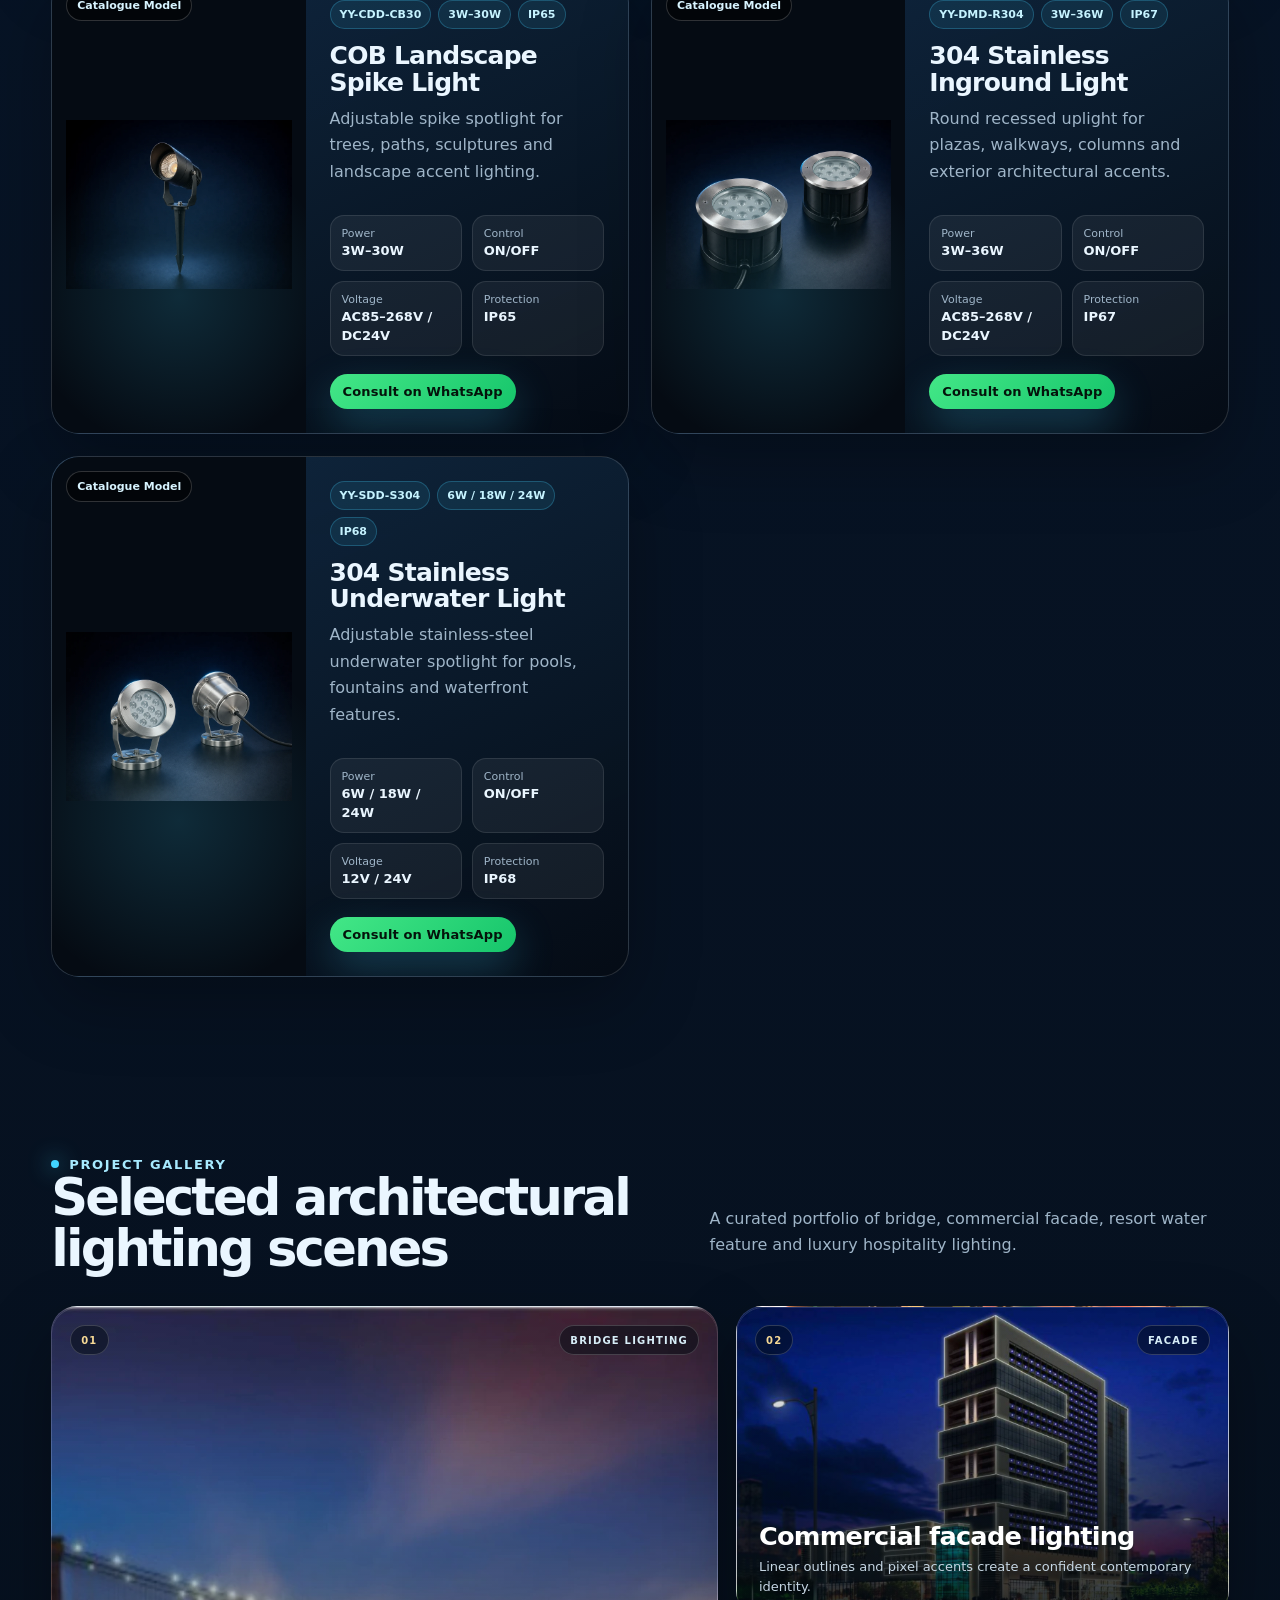
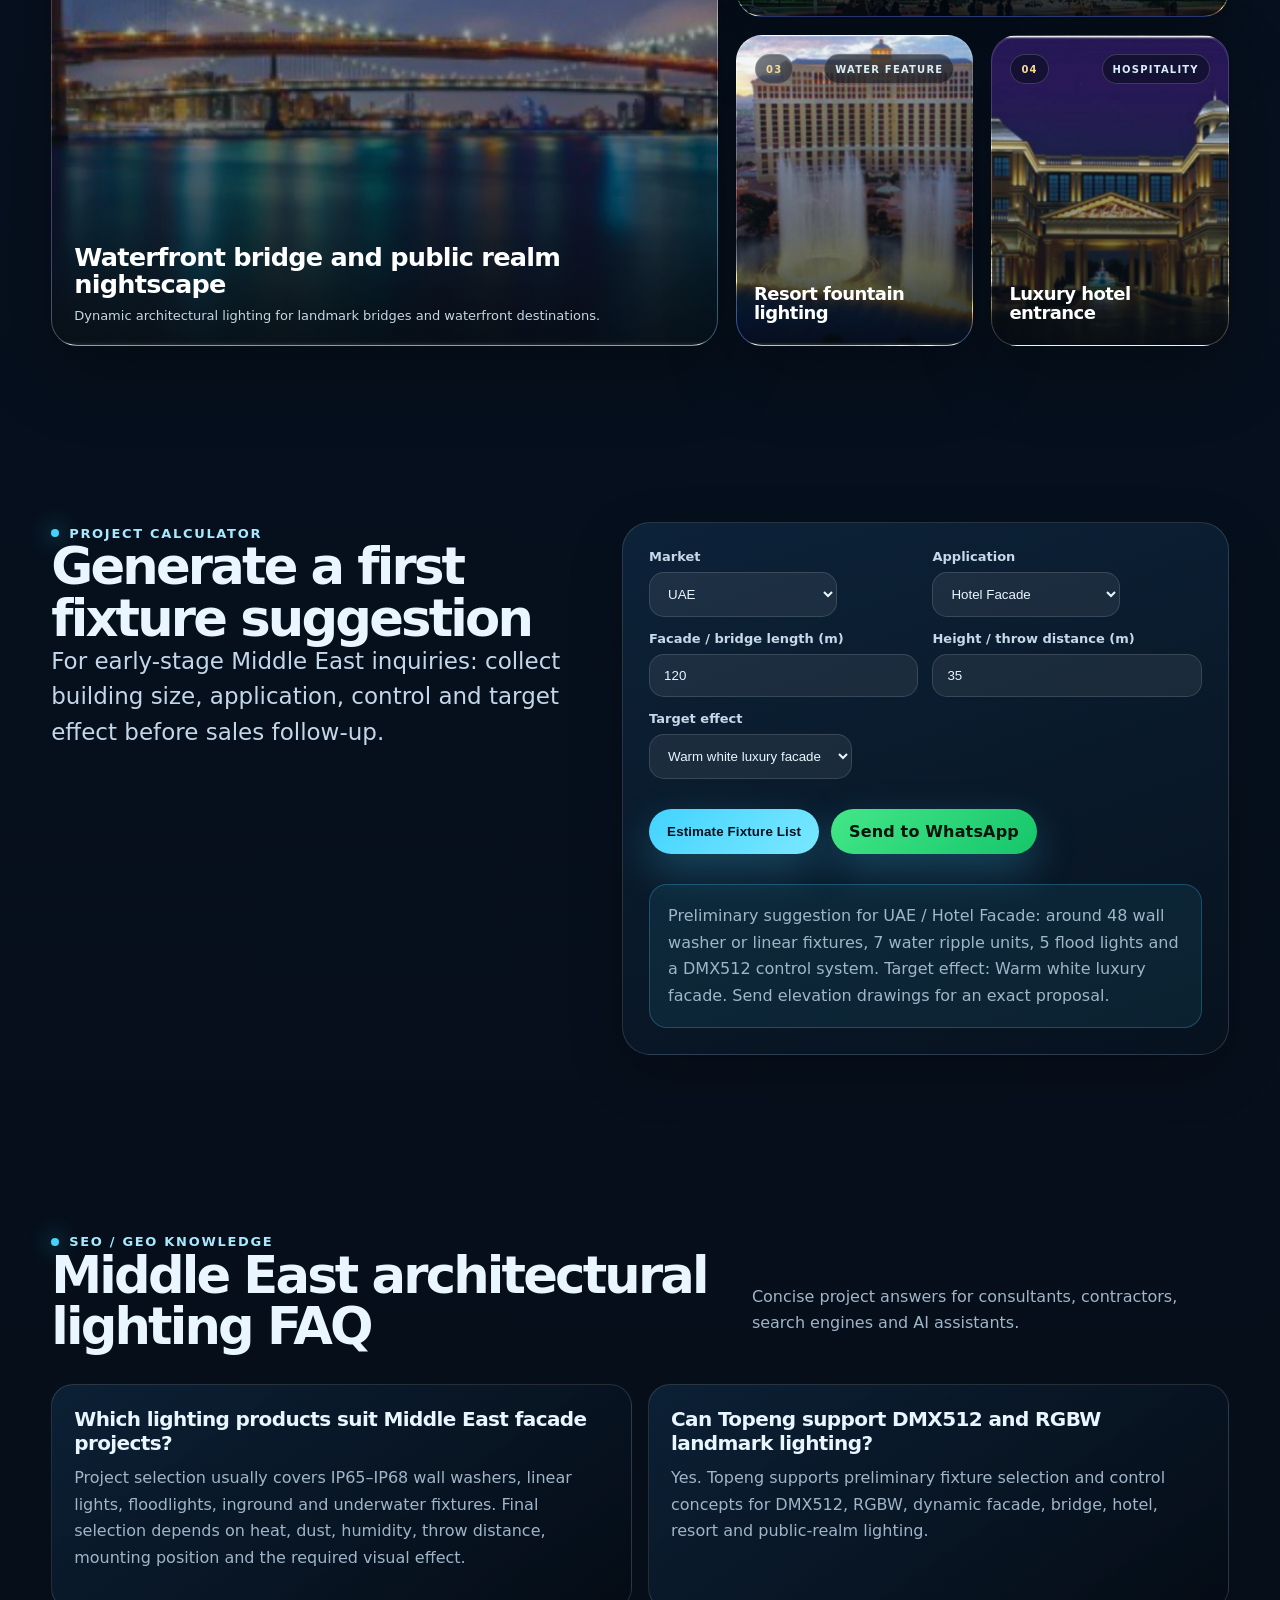
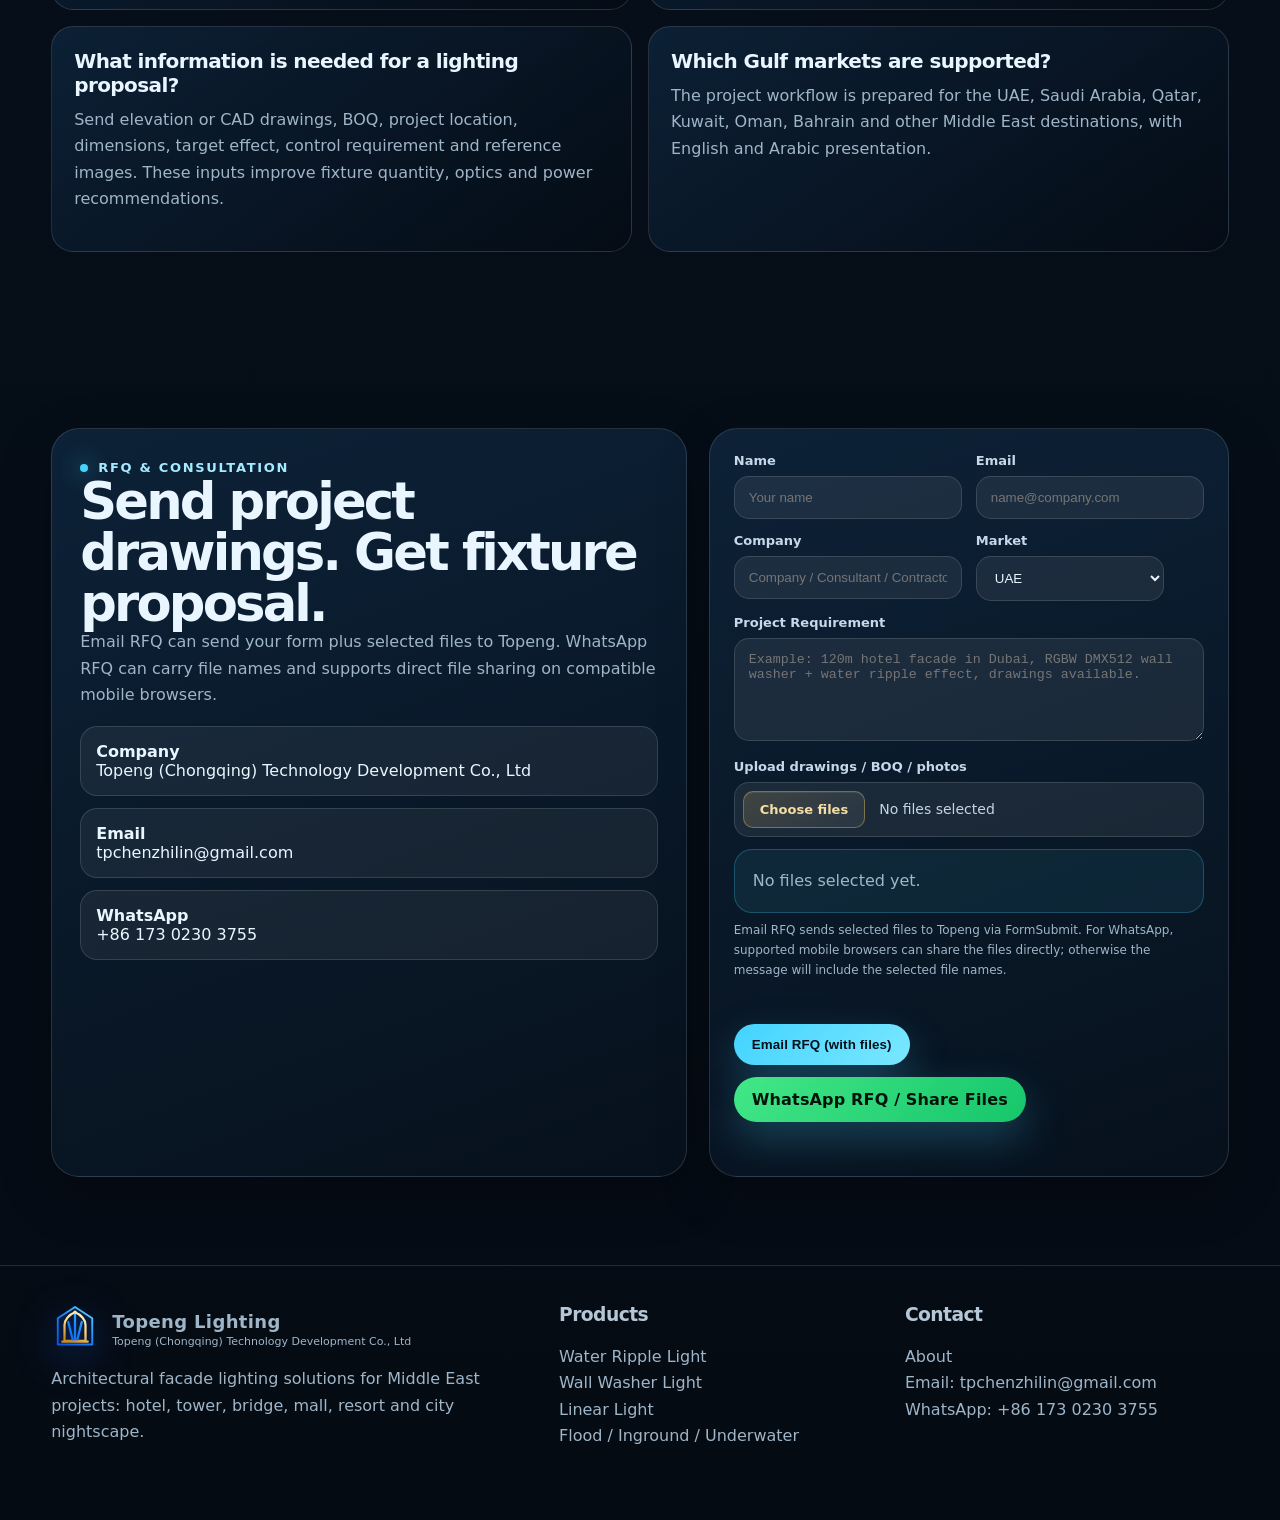
==== commit 514ae93f: "Update to website V7" ====
--- a/index.html
+++ b/index.html
@@ -7,26 +7,151 @@
   <title>Topeng Architectural Facade Lighting | Middle East Projects</title>
   <meta name="description" content="Topeng architectural facade lighting solutions for Middle East hotels, towers, bridges and landmarks. DMX512, RGBW, water ripple, wall washer and linear lighting." />
   <meta name="keywords" content="facade lighting Middle East, architectural lighting UAE, wall washer Saudi Arabia, DMX512 RGBW lighting, water ripple light, Topeng lighting" />
-  <link rel="icon" type="image/png" href="assets/topeng-mark.png" />
+  <meta name="robots" content="index,follow,max-image-preview:large,max-snippet:-1,max-video-preview:-1" />
+  <meta name="googlebot" content="index,follow,max-image-preview:large,max-snippet:-1" />
+  <meta name="bingbot" content="index,follow,max-image-preview:large,max-snippet:-1" />
+  <meta name="author" content="Topeng Lighting" />
+  <meta name="theme-color" content="#050b13" />
+  <link rel="canonical" href="https://www.topenglighting.com/" />
+  <link rel="alternate" hreflang="en" href="https://www.topenglighting.com/" />
+  <link rel="alternate" hreflang="ar" href="https://www.topenglighting.com/?lang=ar" />
+  <link rel="alternate" hreflang="x-default" href="https://www.topenglighting.com/" />
+  <meta property="og:type" content="website" />
+  <meta property="og:site_name" content="Topeng Lighting" />
+  <meta property="og:title" content="Topeng Architectural Facade Lighting | Middle East Projects" />
+  <meta property="og:description" content="Project-grade facade, bridge, landscape and underwater LED lighting with DMX512 and RGBW control for Gulf and Middle East landmarks." />
+  <meta property="og:url" content="https://www.topenglighting.com/" />
+  <meta property="og:image" content="https://www.topenglighting.com/assets/lighting_application_matrix_ar.webp" />
+  <meta property="og:locale" content="en_US" />
+  <meta property="og:locale:alternate" content="ar_AE" />
+  <meta name="twitter:card" content="summary_large_image" />
+  <meta name="twitter:title" content="Topeng Architectural Facade Lighting" />
+  <meta name="twitter:description" content="Middle East architectural LED lighting solutions for facades, bridges, hotels, resorts and public spaces." />
+  <meta name="twitter:image" content="https://www.topenglighting.com/assets/lighting_application_matrix_ar.webp" />
+  <link rel="manifest" href="site.webmanifest" />
+  <link rel="icon" type="image/svg+xml" href="assets/topeng-gulf-mark.svg" />
+  <script type="application/ld+json">
+  {
+    "@context":"https://schema.org",
+    "@graph":[
+      {
+        "@type":"Organization",
+        "@id":"https://www.topenglighting.com/#organization",
+        "name":"Topeng Lighting",
+        "url":"https://www.topenglighting.com/",
+        "logo":"https://www.topenglighting.com/assets/topeng-logo.png",
+        "description":"Manufacturer and project solution provider for architectural facade, bridge, landscape, inground and underwater LED lighting.",
+        "email":"mailto:67106255@qq.com",
+        "telephone":"+86-173-0230-3755",
+        "areaServed":["United Arab Emirates","Saudi Arabia","Qatar","Kuwait","Oman","Bahrain","Middle East"],
+        "contactPoint":{"@type":"ContactPoint","telephone":"+86-173-0230-3755","contactType":"sales","availableLanguage":["English","Arabic","Chinese"]}
+      },
+      {
+        "@type":"WebSite",
+        "@id":"https://www.topenglighting.com/#website",
+        "url":"https://www.topenglighting.com/",
+        "name":"Topeng Lighting Middle East",
+        "publisher":{"@id":"https://www.topenglighting.com/#organization"},
+        "inLanguage":["en","ar"]
+      },
+      {
+        "@type":"ItemList",
+        "name":"Topeng Architectural LED Lighting Products",
+        "numberOfItems":7,
+        "itemListElement":[
+          {"@type":"ListItem","position":1,"url":"https://www.topenglighting.com/products/linear-water-ripple-light-yy-swd-001.html","name":"YY-SWD-001 Linear Water Ripple Light"},
+          {"@type":"ListItem","position":2,"url":"https://www.topenglighting.com/products/slim-linear-wall-washer-yy-xqd-3828.html","name":"YY-XQD-3828 Slim Linear Wall Washer"},
+          {"@type":"ListItem","position":3,"url":"https://www.topenglighting.com/products/ultra-slim-linear-light-yy-xtd-2831.html","name":"YY-XTD-2831 Ultra-Slim Linear Light"},
+          {"@type":"ListItem","position":4,"url":"https://www.topenglighting.com/products/modular-high-power-floodlight-yy-tgd-lp600.html","name":"YY-TGD-LP600 Modular High-Power Floodlight"},
+          {"@type":"ListItem","position":5,"url":"https://www.topenglighting.com/products/cob-landscape-spike-light-yy-cdd-cb30.html","name":"YY-CDD-CB30 COB Landscape Spike Light"},
+          {"@type":"ListItem","position":6,"url":"https://www.topenglighting.com/products/stainless-inground-light-yy-dmd-r304.html","name":"YY-DMD-R304 Stainless Inground Light"},
+          {"@type":"ListItem","position":7,"url":"https://www.topenglighting.com/products/stainless-underwater-light-yy-sdd-s304.html","name":"YY-SDD-S304 Stainless Underwater Light"}
+        ]
+      }
+    ]
+  }
+  </script>
+  <script type="application/ld+json">
+  {
+    "@context":"https://schema.org",
+    "@type":"FAQPage",
+    "mainEntity":[
+      {"@type":"Question","name":"Which architectural lighting products are suitable for Middle East facade projects?","acceptedAnswer":{"@type":"Answer","text":"IP65 to IP68 wall washers, linear lights, floodlights, inground lights, underwater lights and DMX512-controlled RGBW systems are commonly selected according to heat, dust, humidity, throw distance and project effect."}},
+      {"@type":"Question","name":"Can Topeng support DMX512 and RGBW landmark lighting?","acceptedAnswer":{"@type":"Answer","text":"Yes. Topeng provides product selection and preliminary system proposals for DMX512, RGBW, dynamic facade, bridge, hotel, resort and public-realm lighting projects."}},
+      {"@type":"Question","name":"What files should be sent for a lighting proposal?","acceptedAnswer":{"@type":"Answer","text":"Send facade elevations, CAD drawings, BOQ, project location, dimensions, target effect, control requirement and reference images for a more accurate fixture proposal."}},
+      {"@type":"Question","name":"Do you provide product recommendations for UAE and Saudi Arabia projects?","acceptedAnswer":{"@type":"Answer","text":"Yes. The website and RFQ workflow are prepared for UAE, Saudi Arabia, Qatar, Kuwait, Oman, Bahrain and other Middle East markets."}}
+    ]
+  }
+  </script>
   <style>
     :root{
       --bg:#050b13;--bg2:#081525;--card:#0d1d31;--card2:#102a44;--text:#eaf6ff;--muted:#9fb5c8;--line:rgba(255,255,255,.13);
       --brand:#42d3ff;--brand2:#8b5cf6;--gold:#f6c76a;--ok:#39d98a;--danger:#ff6b6b;--shadow:0 28px 80px rgba(0,0,0,.36);--radius:28px
     }
     *{box-sizing:border-box} html{scroll-behavior:smooth} body{margin:0;font-family:Inter,ui-sans-serif,system-ui,-apple-system,BlinkMacSystemFont,"Segoe UI",Arial,sans-serif;color:var(--text);background:radial-gradient(circle at 8% 0,rgba(66,211,255,.20),transparent 30%),radial-gradient(circle at 90% 5%,rgba(139,92,246,.18),transparent 32%),linear-gradient(180deg,#050b13 0%,#071426 48%,#050b13 100%)}
-    body[dir="rtl"]{font-family:"Segoe UI",Tahoma,Arial,sans-serif} a{color:inherit;text-decoration:none} img{display:block;max-width:100%}.container{width:min(1200px,92vw);margin:auto}.section{padding:88px 0}.section-head{display:flex;justify-content:space-between;align-items:end;gap:24px;margin-bottom:32px}.eyebrow{display:inline-flex;gap:10px;align-items:center;color:#a7eaff;font-size:13px;font-weight:800;letter-spacing:.13em;text-transform:uppercase}.eyebrow::before{content:"";width:8px;height:8px;border-radius:50%;background:var(--brand);box-shadow:0 0 22px var(--brand)}h1,h2,h3,p{margin-top:0}h1{font-size:clamp(48px,7vw,92px);line-height:.93;letter-spacing:-.075em;margin:18px 0 22px;max-width:960px}h2{font-size:clamp(34px,4vw,58px);line-height:1;letter-spacing:-.055em;margin:0}h3{letter-spacing:-.03em}.lead{font-size:clamp(18px,2vw,23px);line-height:1.55;color:#c4d7e8;max-width:780px}.muted{color:var(--muted);line-height:1.65}.topbar{position:sticky;top:0;z-index:80;border-bottom:1px solid var(--line);background:rgba(5,11,19,.76);backdrop-filter:blur(20px)}.nav{height:78px;display:flex;align-items:center;justify-content:space-between;gap:18px}.brand{display:flex;align-items:center;gap:13px;min-width:260px}.mark{width:48px;height:48px;object-fit:contain;flex:0 0 auto;filter:drop-shadow(0 10px 20px rgba(24,96,255,.28))}.brand strong{display:block;font-size:18px;letter-spacing:.02em}.brand span{display:block;color:var(--muted);font-size:11px;margin-top:3px}.nav-links{display:flex;gap:20px;align-items:center;color:#c8d9e8;font-size:14px}.nav-links a:hover{color:var(--brand)}.nav-actions{display:flex;align-items:center;gap:10px}.lang-switch{display:flex;gap:4px;padding:4px;border:1px solid var(--line);border-radius:999px;background:rgba(255,255,255,.05)}.lang-switch button{border:0;background:transparent;color:#b9ccdc;padding:8px 10px;border-radius:999px;cursor:pointer;font-weight:800}.lang-switch button.active{background:rgba(66,211,255,.17);color:#fff}.btn{display:inline-flex;align-items:center;justify-content:center;gap:8px;border:0;border-radius:999px;padding:13px 18px;font-weight:850;letter-spacing:.01em;cursor:pointer;background:linear-gradient(135deg,var(--brand),#7ce8ff);color:#03101b;box-shadow:0 16px 40px rgba(66,211,255,.25);transition:.22s}.btn:hover{transform:translateY(-2px);box-shadow:0 22px 54px rgba(66,211,255,.34)}.btn.secondary{background:rgba(255,255,255,.08);color:var(--text);box-shadow:none;border:1px solid var(--line)}.btn.gold{background:linear-gradient(135deg,#ffe0a0,var(--gold));color:#150d02}.btn.whatsapp{background:linear-gradient(135deg,#43e787,#16c56b);color:#04130b}.btn.small{padding:10px 13px;font-size:13px}.hero{position:relative;min-height:760px;display:grid;align-items:center;overflow:hidden}.hero::before{content:"";position:absolute;inset:0;background:linear-gradient(90deg,rgba(5,11,19,.95) 0%,rgba(5,11,19,.83) 45%,rgba(5,11,19,.25) 100%),url('assets/premium_wall_washer_3828.webp') center/cover;filter:saturate(1.1);z-index:-2}.hero::after{content:"";position:absolute;inset:auto 0 0 0;height:220px;background:linear-gradient(transparent,var(--bg));z-index:-1}.hero-grid{display:grid;grid-template-columns:1.08fr .92fr;gap:34px;align-items:center}.hero-card{border:1px solid var(--line);background:linear-gradient(160deg,rgba(255,255,255,.10),rgba(255,255,255,.04));border-radius:var(--radius);padding:20px;box-shadow:var(--shadow);backdrop-filter:blur(14px)}.hero-card img{border-radius:22px;aspect-ratio:4/3;object-fit:cover}.stats{display:grid;grid-template-columns:repeat(3,1fr);gap:12px;margin-top:18px}.stat{padding:17px;border-radius:18px;background:rgba(255,255,255,.08);border:1px solid var(--line)}.stat b{display:block;font-size:26px;color:#fff}.stat span{font-size:12px;color:var(--muted)}.hero-actions{display:flex;flex-wrap:wrap;gap:12px;margin:30px 0}.trust{display:flex;flex-wrap:wrap;gap:10px;margin-top:24px}.trust span{border:1px solid rgba(255,255,255,.16);background:rgba(255,255,255,.06);border-radius:999px;padding:9px 12px;color:#c8d7e6;font-size:13px}.grid-3{display:grid;grid-template-columns:repeat(3,1fr);gap:18px}.grid-4{display:grid;grid-template-columns:repeat(4,1fr);gap:18px}.glass{border:1px solid var(--line);border-radius:var(--radius);background:linear-gradient(160deg,rgba(16,42,68,.72),rgba(8,19,32,.72));box-shadow:0 18px 55px rgba(0,0,0,.20);overflow:hidden}.application{position:relative;min-height:285px;padding:24px;display:flex;align-items:end}.application::before{content:"";position:absolute;inset:0;background:linear-gradient(180deg,transparent,rgba(0,0,0,.86));z-index:1}.application>*{position:relative;z-index:2}.application h3{font-size:24px;margin-bottom:8px}.application p{color:#c1d1de;line-height:1.5}.app-hotel{background:url('assets/premium_wall_washer_3828.webp') center/cover}.app-bridge{background:url('assets/premium_water_ripple_002.webp') center/cover}.app-commercial{background:url('assets/premium_catalogue_a.webp') center/cover}.app-water{background:url('assets/premium_water_ripple_001.webp') center/cover}.solution{padding:24px}.solution .icon{width:52px;height:52px;border-radius:18px;background:rgba(66,211,255,.12);display:grid;place-items:center;color:var(--brand);font-size:24px;margin-bottom:20px}.solution h3{font-size:24px;margin-bottom:10px}.filters{display:flex;gap:12px;flex-wrap:wrap;margin:20px 0 28px}.input,select,textarea{width:100%;background:rgba(255,255,255,.07);border:1px solid var(--line);color:var(--text);border-radius:15px;padding:13px 14px;outline:none}select{width:auto;min-width:188px}option{background:#0a1728}.product-grid{display:grid;grid-template-columns:repeat(2,1fr);gap:22px}.product-card{display:grid;grid-template-columns:44% 56%;min-height:390px;border:1px solid rgba(255,255,255,.14);border-radius:28px;overflow:hidden;background:linear-gradient(155deg,rgba(17,42,68,.90),rgba(5,12,21,.96));box-shadow:0 26px 70px rgba(0,0,0,.28)}.card-media{position:relative;background:#050b13;overflow:hidden}.card-media::after{content:"";position:absolute;inset:0;background:radial-gradient(circle at 50% 70%,rgba(66,211,255,.16),transparent 45%);pointer-events:none}.card-media img{width:100%;height:100%;object-fit:contain;padding:14px;transition:.35s}.product-card:hover .card-media img{transform:scale(1.025)}.tag-premium{position:absolute;left:14px;top:14px;z-index:2;background:rgba(0,0,0,.48);border:1px solid rgba(255,255,255,.18);backdrop-filter:blur(14px);border-radius:999px;padding:8px 10px;font-size:11px;color:#d8f4ff;font-weight:850}.card-body{padding:24px;display:flex;flex-direction:column}.chips{display:flex;gap:7px;flex-wrap:wrap;margin-bottom:14px}.chips span{font-size:11px;font-weight:850;color:#c6f3ff;border:1px solid rgba(66,211,255,.25);background:rgba(66,211,255,.09);padding:7px 9px;border-radius:999px}.product-card h3{font-size:25px;line-height:1.05;margin:0 0 10px}.specs{display:grid;grid-template-columns:repeat(2,1fr);gap:10px;margin:14px 0 18px}.spec{padding:11px;border-radius:14px;background:rgba(255,255,255,.06);border:1px solid rgba(255,255,255,.10)}.spec small{display:block;color:var(--muted);font-size:11px}.spec b{font-size:13px}.card-actions{display:flex;gap:10px;flex-wrap:wrap;margin-top:auto}.projects{display:grid;grid-template-columns:1.1fr .9fr;gap:22px}.project-main{min-height:520px;background:url('assets/premium_water_ripple_002.webp') center/cover;border-radius:var(--radius);position:relative;overflow:hidden}.project-main::after,.project-side::after{content:"";position:absolute;inset:0;background:linear-gradient(180deg,transparent,rgba(0,0,0,.82))}.project-content{position:absolute;z-index:2;left:24px;right:24px;bottom:22px}.project-side{min-height:249px;background:center/cover;border-radius:var(--radius);position:relative;overflow:hidden;margin-bottom:22px}.planner{display:grid;grid-template-columns:.95fr 1.05fr;gap:22px}.planner-card{padding:26px}.form-grid{display:grid;grid-template-columns:repeat(2,1fr);gap:14px}.full{grid-column:1/-1}label{display:block;color:#c6d8e9;font-size:13px;font-weight:800;margin-bottom:8px}.result{margin-top:16px;padding:18px;border-radius:18px;border:1px solid rgba(66,211,255,.25);background:rgba(66,211,255,.08);min-height:90px}.contact-band{display:grid;grid-template-columns:1.1fr .9fr;gap:22px;align-items:stretch}.contact-card{padding:28px}.contact-list{display:grid;gap:12px;margin-top:18px}.contact-list div{border:1px solid var(--line);background:rgba(255,255,255,.06);border-radius:17px;padding:15px}.rfq-card{padding:24px}.footer{border-top:1px solid var(--line);padding:38px 0 54px;color:#b5c7d6}.footer-grid{display:grid;grid-template-columns:1.2fr .8fr .8fr;gap:22px}.floating-wa{position:fixed;right:20px;bottom:20px;z-index:90}.modal{position:fixed;inset:0;background:rgba(0,0,0,.72);display:none;align-items:center;justify-content:center;padding:24px;z-index:100}.modal.open{display:flex}.modal-box{width:min(980px,94vw);max-height:92vh;overflow:auto;border-radius:30px;border:1px solid var(--line);background:linear-gradient(160deg,#0d1d31,#07101d);box-shadow:var(--shadow)}.modal-grid{display:grid;grid-template-columns:1fr 1fr}.modal-img{min-height:430px;background:#050b13}.modal-img img{width:100%;height:100%;object-fit:contain;padding:18px}.modal-body{padding:28px}.modal-close{float:right;background:rgba(255,255,255,.08);border:1px solid var(--line);color:#fff;border-radius:999px;width:38px;height:38px;cursor:pointer}.modal h3{font-size:34px;line-height:1.05;margin-bottom:14px}.modal-actions{display:flex;gap:10px;flex-wrap:wrap;margin-top:20px}body[dir="rtl"] .nav-links,body[dir="rtl"] .hero-actions,body[dir="rtl"] .trust,body[dir="rtl"] .filters,body[dir="rtl"] .chips,body[dir="rtl"] .card-actions{direction:rtl}body[dir="rtl"] .tag-premium{left:auto;right:14px}body[dir="rtl"] .floating-wa{right:auto;left:20px}body[dir="rtl"] .project-content{left:24px;right:24px}@media(max-width:980px){.nav-links{display:none}.hero-grid,.planner,.projects,.contact-band,.modal-grid{grid-template-columns:1fr}.hero{min-height:auto;padding:76px 0}.grid-4{grid-template-columns:repeat(2,1fr)}.grid-3,.product-grid{grid-template-columns:1fr}.product-card{grid-template-columns:1fr}.card-media{min-height:330px}.footer-grid{grid-template-columns:1fr}}@media(max-width:620px){.nav{height:auto;padding:14px 0;flex-wrap:wrap}.brand{min-width:0}.nav-actions{width:100%;justify-content:space-between}.section{padding:62px 0}.grid-4{grid-template-columns:1fr}.form-grid{grid-template-columns:1fr}.stats{grid-template-columns:1fr}.hero-card{display:none}h1{font-size:44px}.section-head{display:block}.product-card h3{font-size:22px}.card-media{min-height:260px}}
+    body[dir="rtl"]{font-family:"Segoe UI",Tahoma,Arial,sans-serif} a{color:inherit;text-decoration:none} img{display:block;max-width:100%}.container{width:min(1200px,92vw);margin:auto}.section{padding:88px 0}.section-head{display:flex;justify-content:space-between;align-items:end;gap:24px;margin-bottom:32px}.eyebrow{display:inline-flex;gap:10px;align-items:center;color:#a7eaff;font-size:13px;font-weight:800;letter-spacing:.13em;text-transform:uppercase}.eyebrow::before{content:"";width:8px;height:8px;border-radius:50%;background:var(--brand);box-shadow:0 0 22px var(--brand)}h1,h2,h3,p{margin-top:0}h1{font-size:clamp(48px,7vw,92px);line-height:.93;letter-spacing:-.075em;margin:18px 0 22px;max-width:960px}h2{font-size:clamp(34px,4vw,58px);line-height:1;letter-spacing:-.055em;margin:0}h3{letter-spacing:-.03em}.lead{font-size:clamp(18px,2vw,23px);line-height:1.55;color:#c4d7e8;max-width:780px}.muted{color:var(--muted);line-height:1.65}.topbar{position:sticky;top:0;z-index:80;border-bottom:1px solid var(--line);background:rgba(5,11,19,.76);backdrop-filter:blur(20px)}.nav{height:78px;display:flex;align-items:center;justify-content:space-between;gap:18px}.brand{display:flex;align-items:center;gap:13px;min-width:260px}.mark{width:48px;height:48px;object-fit:contain;flex:0 0 auto;filter:drop-shadow(0 10px 20px rgba(24,96,255,.28))}.brand strong{display:block;font-size:18px;letter-spacing:.02em}.brand span{display:block;color:var(--muted);font-size:11px;margin-top:3px}.nav-links{display:flex;gap:20px;align-items:center;color:#c8d9e8;font-size:14px}.nav-links a:hover{color:var(--brand)}.nav-actions{display:flex;align-items:center;gap:10px}.lang-switch{display:flex;gap:4px;padding:4px;border:1px solid var(--line);border-radius:999px;background:rgba(255,255,255,.05)}.lang-switch button{border:0;background:transparent;color:#b9ccdc;padding:8px 10px;border-radius:999px;cursor:pointer;font-weight:800}.lang-switch button.active{background:rgba(66,211,255,.17);color:#fff}.btn{display:inline-flex;align-items:center;justify-content:center;gap:8px;border:0;border-radius:999px;padding:13px 18px;font-weight:850;letter-spacing:.01em;cursor:pointer;background:linear-gradient(135deg,var(--brand),#7ce8ff);color:#03101b;box-shadow:0 16px 40px rgba(66,211,255,.25);transition:.22s}.btn:hover{transform:translateY(-2px);box-shadow:0 22px 54px rgba(66,211,255,.34)}.btn.secondary{background:rgba(255,255,255,.08);color:var(--text);box-shadow:none;border:1px solid var(--line)}.btn.gold{background:linear-gradient(135deg,#ffe0a0,var(--gold));color:#150d02}.btn.whatsapp{background:linear-gradient(135deg,#43e787,#16c56b);color:#04130b}.btn.small{padding:10px 13px;font-size:13px}.hero{position:relative;min-height:760px;display:grid;align-items:center;overflow:hidden}.hero::before{content:"";position:absolute;inset:0;background:linear-gradient(90deg,rgba(5,11,19,.95) 0%,rgba(5,11,19,.83) 45%,rgba(5,11,19,.25) 100%),url('assets/premium_wall_washer_3828.webp') center/cover;filter:saturate(1.1);z-index:-2}.hero::after{content:"";position:absolute;inset:auto 0 0 0;height:220px;background:linear-gradient(transparent,var(--bg));z-index:-1}.hero-grid{display:grid;grid-template-columns:1.08fr .92fr;gap:34px;align-items:center}.hero-card{border:1px solid var(--line);background:linear-gradient(160deg,rgba(255,255,255,.10),rgba(255,255,255,.04));border-radius:var(--radius);padding:20px;box-shadow:var(--shadow);backdrop-filter:blur(14px)}.hero-card img{border-radius:22px;aspect-ratio:4/3;object-fit:cover}.stats{display:grid;grid-template-columns:repeat(3,1fr);gap:12px;margin-top:18px}.stat{padding:17px;border-radius:18px;background:rgba(255,255,255,.08);border:1px solid var(--line)}.stat b{display:block;font-size:26px;color:#fff}.stat span{font-size:12px;color:var(--muted)}.hero-actions{display:flex;flex-wrap:wrap;gap:12px;margin:30px 0}.trust{display:flex;flex-wrap:wrap;gap:10px;margin-top:24px}.trust span{border:1px solid rgba(255,255,255,.16);background:rgba(255,255,255,.06);border-radius:999px;padding:9px 12px;color:#c8d7e6;font-size:13px}.grid-3{display:grid;grid-template-columns:repeat(3,1fr);gap:18px}.grid-4{display:grid;grid-template-columns:repeat(4,1fr);gap:18px}.glass{border:1px solid var(--line);border-radius:var(--radius);background:linear-gradient(160deg,rgba(16,42,68,.72),rgba(8,19,32,.72));box-shadow:0 18px 55px rgba(0,0,0,.20);overflow:hidden}.application{position:relative;min-height:285px;padding:24px;display:flex;align-items:end}.application::before{content:"";position:absolute;inset:0;background:linear-gradient(180deg,transparent,rgba(0,0,0,.86));z-index:1}.application>*{position:relative;z-index:2}.application h3{font-size:24px;margin-bottom:8px}.application p{color:#c1d1de;line-height:1.5}.app-hotel{background:url('assets/premium_wall_washer_3828.webp') center/cover}.app-bridge{background:url('assets/premium_water_ripple_002.webp') center/cover}.app-commercial{background:url('assets/premium_catalogue_a.webp') center/cover}.app-water{background:url('assets/premium_water_ripple_001.webp') center/cover}.solution{padding:24px}.solution .icon{width:52px;height:52px;border-radius:18px;background:rgba(66,211,255,.12);display:grid;place-items:center;color:var(--brand);font-size:24px;margin-bottom:20px}.solution h3{font-size:24px;margin-bottom:10px}.filters{display:flex;gap:12px;flex-wrap:wrap;margin:20px 0 28px}.input,select,textarea{width:100%;background:rgba(255,255,255,.07);border:1px solid var(--line);color:var(--text);border-radius:15px;padding:13px 14px;outline:none}select{width:auto;min-width:188px}option{background:#0a1728}.product-grid{display:grid;grid-template-columns:repeat(2,1fr);gap:22px}.product-card{display:grid;grid-template-columns:44% 56%;min-height:390px;border:1px solid rgba(255,255,255,.14);border-radius:28px;overflow:hidden;background:linear-gradient(155deg,rgba(17,42,68,.90),rgba(5,12,21,.96));box-shadow:0 26px 70px rgba(0,0,0,.28)}.card-media{position:relative;background:#050b13;overflow:hidden}.card-media::after{content:"";position:absolute;inset:0;background:radial-gradient(circle at 50% 70%,rgba(66,211,255,.16),transparent 45%);pointer-events:none}.card-media img{width:100%;height:100%;object-fit:contain;padding:14px;transition:.35s}.product-card:hover .card-media img{transform:scale(1.025)}.tag-premium{position:absolute;left:14px;top:14px;z-index:2;background:rgba(0,0,0,.48);border:1px solid rgba(255,255,255,.18);backdrop-filter:blur(14px);border-radius:999px;padding:8px 10px;font-size:11px;color:#d8f4ff;font-weight:850}.card-body{padding:24px;display:flex;flex-direction:column}.chips{display:flex;gap:7px;flex-wrap:wrap;margin-bottom:14px}.chips span{font-size:11px;font-weight:850;color:#c6f3ff;border:1px solid rgba(66,211,255,.25);background:rgba(66,211,255,.09);padding:7px 9px;border-radius:999px}.product-card h3{font-size:25px;line-height:1.05;margin:0 0 10px}.specs{display:grid;grid-template-columns:repeat(2,1fr);gap:10px;margin:14px 0 18px}.spec{padding:11px;border-radius:14px;background:rgba(255,255,255,.06);border:1px solid rgba(255,255,255,.10)}.spec small{display:block;color:var(--muted);font-size:11px}.spec b{font-size:13px}.card-actions{display:flex;gap:10px;flex-wrap:wrap;margin-top:auto}.projects{display:grid;grid-template-columns:1.1fr .9fr;gap:22px}.project-main{min-height:520px;background:url('assets/premium_water_ripple_002.webp') center/cover;border-radius:var(--radius);position:relative;overflow:hidden}.project-main::after,.project-side::after{content:"";position:absolute;inset:0;background:linear-gradient(180deg,transparent,rgba(0,0,0,.82))}.project-content{position:absolute;z-index:2;left:24px;right:24px;bottom:22px}.project-side{min-height:249px;background:center/cover;border-radius:var(--radius);position:relative;overflow:hidden;margin-bottom:22px}.planner{display:grid;grid-template-columns:.95fr 1.05fr;gap:22px}.planner-card{padding:26px}.form-grid{display:grid;grid-template-columns:repeat(2,1fr);gap:14px}.full{grid-column:1/-1}label{display:block;color:#c6d8e9;font-size:13px;font-weight:800;margin-bottom:8px}.file-summary{display:flex;align-items:center;justify-content:space-between;gap:14px}.file-summary-text{min-width:0;overflow-wrap:anywhere}.remove-files{display:none;align-items:center;gap:7px;flex:0 0 auto;border:1px solid rgba(246,199,106,.30);background:linear-gradient(135deg,rgba(246,199,106,.10),rgba(255,255,255,.035));color:#f2d89e;border-radius:12px;padding:8px 12px;font-size:12px;font-weight:750;letter-spacing:.02em;cursor:pointer;box-shadow:inset 0 1px 0 rgba(255,255,255,.06);transition:.2s ease}.remove-files::before{content:"×";width:18px;height:18px;display:grid;place-items:center;border-radius:50%;background:rgba(246,199,106,.12);font-size:15px;font-weight:500;line-height:1}.remove-files.visible{display:inline-flex}.remove-files:hover{border-color:rgba(246,199,106,.55);background:linear-gradient(135deg,rgba(246,199,106,.16),rgba(255,255,255,.06));color:#fff1cc;transform:translateY(-1px)}.remove-files:focus-visible{outline:2px solid rgba(246,199,106,.65);outline-offset:2px}.result{margin-top:16px;padding:18px;border-radius:18px;border:1px solid rgba(66,211,255,.25);background:rgba(66,211,255,.08);min-height:90px}.contact-band{display:grid;grid-template-columns:1.1fr .9fr;gap:22px;align-items:stretch}.contact-card{padding:28px}.contact-list{display:grid;gap:12px;margin-top:18px}.contact-list div{border:1px solid var(--line);background:rgba(255,255,255,.06);border-radius:17px;padding:15px}.rfq-card{padding:24px}.footer{border-top:1px solid var(--line);padding:38px 0 54px;color:#b5c7d6}.footer-grid{display:grid;grid-template-columns:1.2fr .8fr .8fr;gap:22px}.floating-wa{position:fixed;right:20px;bottom:20px;z-index:90}.modal{position:fixed;inset:0;background:rgba(0,0,0,.72);display:none;align-items:center;justify-content:center;padding:24px;z-index:100}.modal.open{display:flex}.modal-box{width:min(980px,94vw);max-height:92vh;overflow:auto;border-radius:30px;border:1px solid var(--line);background:linear-gradient(160deg,#0d1d31,#07101d);box-shadow:var(--shadow)}.modal-grid{display:grid;grid-template-columns:1fr 1fr}.modal-img{min-height:430px;background:#050b13}.modal-img img{width:100%;height:100%;object-fit:contain;padding:18px}.modal-body{padding:28px}.modal-close{float:right;background:rgba(255,255,255,.08);border:1px solid var(--line);color:#fff;border-radius:999px;width:38px;height:38px;cursor:pointer}.modal h3{font-size:34px;line-height:1.05;margin-bottom:14px}.modal-actions{display:flex;gap:10px;flex-wrap:wrap;margin-top:20px}body[dir="rtl"] .nav-links,body[dir="rtl"] .hero-actions,body[dir="rtl"] .trust,body[dir="rtl"] .filters,body[dir="rtl"] .chips,body[dir="rtl"] .card-actions{direction:rtl}body[dir="rtl"] .tag-premium{left:auto;right:14px}body[dir="rtl"] .floating-wa{right:auto;left:20px}body[dir="rtl"] .project-content{left:24px;right:24px}@media(max-width:980px){.nav-links{display:none}.hero-grid,.planner,.projects,.contact-band,.modal-grid{grid-template-columns:1fr}.hero{min-height:auto;padding:76px 0}.grid-4{grid-template-columns:repeat(2,1fr)}.grid-3,.product-grid{grid-template-columns:1fr}.product-card{grid-template-columns:1fr}.card-media{min-height:330px}.footer-grid{grid-template-columns:1fr}}@media(max-width:620px){.nav{height:auto;padding:14px 0;flex-wrap:wrap}.brand{min-width:0}.nav-actions{width:100%;justify-content:space-between}.section{padding:62px 0}.grid-4{grid-template-columns:1fr}.form-grid{grid-template-columns:1fr}.stats{grid-template-columns:1fr}.hero-card{display:none}h1{font-size:44px}.section-head{display:block}.product-card h3{font-size:22px}.card-media{min-height:260px}}
+  </style>
+  <style>
+    .file-picker{display:flex;align-items:center;gap:14px;width:100%;min-height:54px;padding:8px;border:1px solid var(--line);border-radius:15px;background:rgba(255,255,255,.07)}
+    .file-input-hidden{position:absolute;width:1px;height:1px;padding:0;margin:-1px;overflow:hidden;clip:rect(0,0,0,0);white-space:nowrap;border:0}
+    .file-trigger{display:inline-flex;align-items:center;justify-content:center;flex:0 0 auto;margin:0;padding:10px 16px;border:1px solid rgba(246,199,106,.36);border-radius:10px;background:linear-gradient(135deg,rgba(246,199,106,.17),rgba(255,255,255,.06));color:#f5dda6;font-size:13px;font-weight:800;cursor:pointer;box-shadow:inset 0 1px 0 rgba(255,255,255,.08);transition:.2s ease}
+    .file-trigger:hover{border-color:rgba(246,199,106,.62);color:#fff1cc;transform:translateY(-1px)}
+    .file-input-hidden:focus-visible+.file-trigger{outline:2px solid rgba(246,199,106,.65);outline-offset:2px}
+    .file-picker-status{min-width:0;color:#c5d5e3;font-size:14px;overflow:hidden;text-overflow:ellipsis;white-space:nowrap}
+    .wa-icon-btn{width:44px;height:44px;padding:0;border-radius:50%;color:#fff;box-shadow:0 12px 32px rgba(22,197,107,.28)}
+    .wa-icon-btn svg{width:23px;height:23px;fill:currentColor}
+    .wa-icon-btn.floating-wa{width:58px;height:58px;padding:0;box-shadow:0 16px 42px rgba(22,197,107,.38),0 0 0 7px rgba(22,197,107,.10)}
+    .wa-icon-btn.floating-wa svg{width:30px;height:30px}
+    .wa-icon-btn:hover{transform:translateY(-2px) scale(1.04)}
+    .product-card{cursor:pointer;transition:transform .25s ease,border-color .25s ease,box-shadow .25s ease}
+    .product-card:hover{transform:translateY(-4px);border-color:rgba(66,211,255,.38);box-shadow:0 34px 86px rgba(0,0,0,.36)}
+    .product-card:focus-visible{outline:2px solid var(--brand);outline-offset:4px}
+    .projects-showcase{display:grid;grid-template-columns:1.15fr .85fr;gap:18px;min-height:640px}
+    .case-side{display:grid;grid-template-rows:1fr 1fr;gap:18px}
+    .case-side-bottom{display:grid;grid-template-columns:1fr 1fr;gap:18px}
+    .case-card{position:relative;min-height:0;overflow:hidden;border:1px solid rgba(255,255,255,.15);border-radius:26px;background-position:center;background-size:cover;box-shadow:0 28px 70px rgba(0,0,0,.30);isolation:isolate}
+    .case-card::before{content:"";position:absolute;inset:0;background:linear-gradient(180deg,rgba(2,8,15,.04) 20%,rgba(3,10,18,.88) 100%);z-index:-1}
+    .case-card::after{content:"";position:absolute;inset:0;border-radius:inherit;box-shadow:inset 0 1px 0 rgba(255,255,255,.15);pointer-events:none}
+    .case-card:hover{transform:translateY(-3px);transition:.28s ease;border-color:rgba(246,199,106,.35)}
+    .case-card:hover .case-content{transform:translateY(-3px)}
+    .case-top{position:absolute;top:18px;left:18px;right:18px;display:flex;align-items:center;justify-content:space-between;gap:10px}
+    .case-number,.case-tag{display:inline-flex;align-items:center;min-height:30px;padding:7px 10px;border:1px solid rgba(255,255,255,.18);border-radius:999px;background:rgba(3,10,18,.50);backdrop-filter:blur(12px);font-size:10px;font-weight:850;letter-spacing:.12em;text-transform:uppercase}
+    .case-number{color:#f6d995}.case-tag{color:#d7edf7}
+    .case-content{position:absolute;left:22px;right:22px;bottom:20px;transition:.28s ease}
+    .case-content h3{margin:0 0 7px;font-size:clamp(20px,2vw,30px);line-height:1.08;color:#fff}
+    .case-content p{margin:0;color:#c6d6e3;line-height:1.5;font-size:13px}
+    .case-small .case-content{left:17px;right:17px;bottom:16px}
+    .case-small .case-content h3{font-size:18px}
+    .case-small .case-content p{display:none}
+    .cert-modal-head{display:flex;justify-content:space-between;align-items:center;gap:18px;padding:2px 2px 14px}.cert-modal-head h3{margin:0;font-size:22px}
+    .matrix-shell{position:relative;padding:12px;border:1px solid rgba(255,255,255,.16);border-radius:30px;background:linear-gradient(145deg,rgba(18,42,67,.86),rgba(5,12,21,.96));box-shadow:0 30px 80px rgba(0,0,0,.34);overflow:hidden}
+    .matrix-shell::before{content:"";position:absolute;inset:-40% 25% auto -10%;height:320px;background:radial-gradient(circle,rgba(66,211,255,.16),transparent 65%);pointer-events:none}
+    .matrix-button{position:relative;display:block;width:100%;padding:0;border:0;border-radius:20px;background:#030912;overflow:hidden;cursor:zoom-in}
+    .matrix-button img{width:100%;aspect-ratio:3/2;object-fit:cover;transition:.35s ease}
+    .matrix-button:hover img{transform:scale(1.012);filter:brightness(1.06)}
+    .matrix-caption{position:absolute;left:18px;right:18px;bottom:17px;display:flex;justify-content:space-between;align-items:center;gap:12px;pointer-events:none}
+    .matrix-badge,.matrix-zoom{display:inline-flex;align-items:center;min-height:34px;padding:8px 12px;border:1px solid rgba(255,255,255,.18);border-radius:999px;background:rgba(3,10,18,.68);backdrop-filter:blur(14px);color:#e6f5ff;font-size:11px;font-weight:850;letter-spacing:.08em;text-transform:uppercase}
+    .matrix-badge{color:#f5d995}.matrix-zoom::before{content:"+";margin-inline-end:7px;color:var(--brand);font-size:16px}
+    .matrix-tags{display:flex;flex-wrap:wrap;gap:9px;padding:16px 5px 4px}.matrix-tags span{padding:8px 11px;border:1px solid rgba(66,211,255,.18);border-radius:999px;background:rgba(66,211,255,.07);color:#bfeeff;font-size:11px;font-weight:750}
+    .scene-modal-box{width:min(1500px,96vw);max-height:94vh;overflow:auto;padding:14px;border-radius:26px;border:1px solid var(--line);background:#050b13;box-shadow:var(--shadow)}
+    .scene-modal-image{width:100%;height:auto;border-radius:15px}
+    .faq-grid{display:grid;grid-template-columns:1fr 1fr;gap:16px}.faq-item{padding:22px;border:1px solid var(--line);border-radius:22px;background:linear-gradient(145deg,rgba(16,42,68,.66),rgba(5,12,21,.88))}.faq-item h3{margin-bottom:10px;font-size:20px}.faq-ar{direction:rtl;text-align:right;color:#d8e7f2;border-top:1px solid rgba(255,255,255,.10);padding-top:14px;margin-top:14px}
+    body[dir="rtl"] .case-top{direction:rtl}
+    body[dir="rtl"] .file-picker{direction:rtl}
+    @media(max-width:980px){.projects-showcase{grid-template-columns:1fr;min-height:0}.case-card{min-height:420px}.case-side{grid-template-rows:auto}.case-side-bottom{grid-template-columns:1fr 1fr}.case-side-bottom .case-card{min-height:300px}.faq-grid{grid-template-columns:1fr}}
+    @media(max-width:620px){.file-picker{align-items:stretch;flex-direction:column}.file-trigger{width:100%}.file-picker-status{padding:2px 5px;white-space:normal}.case-card{min-height:360px}.case-side-bottom{grid-template-columns:1fr}.case-side-bottom .case-card{min-height:290px}}
   </style>
 </head>
 <body>
   <header class="topbar">
     <div class="container nav">
-      <a class="brand" href="#top" aria-label="Topeng Home"><img class="mark" src="assets/topeng-mark.png" alt="Topeng logo"><span><strong>Topeng Lighting</strong><span data-i18n="companyShort">Architectural Facade Lighting</span></span></a>
+      <a class="brand" href="#top" aria-label="Topeng Home"><img class="mark" src="assets/topeng-gulf-mark.svg" alt="Topeng logo"><span><strong>Topeng Lighting</strong><span data-i18n="companyShort">Architectural Facade Lighting</span></span></a>
       <nav class="nav-links" aria-label="Primary navigation">
-        <a href="#applications" data-i18n="navApplications">Applications</a><a href="#solutions" data-i18n="navSolutions">Solutions</a><a href="#products" data-i18n="navProducts">Products</a><a href="#projects" data-i18n="navProjects">Projects</a><a href="#planner" data-i18n="navPlanner">Calculator</a><a href="#contact" data-i18n="navContact">Contact</a>
+        <a href="#applications" data-i18n="navApplications">Applications</a><a href="#solutions" data-i18n="navSolutions">Solutions</a><a href="#products" data-i18n="navProducts">Products</a><a href="#projects" data-i18n="navProjects">Projects</a><a href="about.html" data-lang-link data-i18n="navAbout">About</a><a href="#planner" data-i18n="navPlanner">Calculator</a><a href="#contact" data-i18n="navContact">Contact</a>
       </nav>
       <div class="nav-actions">
         <div class="lang-switch" aria-label="Language switcher"><button id="langEn" class="active" type="button">EN</button><button id="langAr" type="button">العربية</button></div>
-        <a class="btn small whatsapp" href="https://wa.me/8617302303755?text=Hello%20Topeng%20Lighting%2C%20I%20want%20to%20discuss%20a%20Middle%20East%20facade%20lighting%20project." target="_blank" rel="noopener">WhatsApp</a>
+        <a class="btn whatsapp wa-icon-btn" href="https://wa.me/8617302303755?text=Hello%20Topeng%20Lighting%2C%20I%20want%20to%20discuss%20a%20Middle%20East%20facade%20lighting%20project." target="_blank" rel="noopener" aria-label="Chat on WhatsApp" title="WhatsApp"><svg viewBox="0 0 32 32" aria-hidden="true"><path d="M16.02 3C8.84 3 3 8.71 3 15.74c0 2.25.6 4.45 1.75 6.37L3 29l7.08-1.82a13.2 13.2 0 0 0 5.93 1.43h.01C23.2 28.61 29 22.9 29 15.87 29 8.82 23.2 3 16.02 3Zm0 23.45c-1.88 0-3.72-.5-5.33-1.45l-.38-.22-4.2 1.08 1.12-4.01-.25-.4a10.48 10.48 0 0 1-1.68-5.71c0-5.84 4.81-10.59 10.73-10.59 5.93 0 10.72 4.82 10.72 10.72 0 5.84-4.8 10.58-10.73 10.58Zm5.89-7.92c-.32-.16-1.91-.93-2.21-1.04-.3-.11-.51-.16-.73.16-.21.32-.83 1.04-1.02 1.25-.19.21-.38.24-.7.08-.32-.16-1.36-.49-2.58-1.57a9.63 9.63 0 0 1-1.79-2.19c-.19-.32-.02-.49.14-.65.15-.14.32-.37.49-.56.16-.19.21-.32.32-.53.11-.21.05-.4-.03-.56-.08-.16-.73-1.73-1-2.37-.26-.63-.53-.54-.73-.55h-.62c-.21 0-.56.08-.86.4-.3.32-1.13 1.09-1.13 2.66 0 1.57 1.16 3.09 1.32 3.3.16.21 2.28 3.42 5.52 4.8.77.33 1.37.53 1.84.68.77.24 1.47.21 2.03.13.62-.09 1.91-.77 2.18-1.52.27-.75.27-1.39.19-1.52-.08-.13-.3-.21-.62-.37Z"/></svg></a>
       </div>
     </div>
   </header>
@@ -43,7 +168,7 @@
             <a href="#products" class="btn secondary" data-i18n="heroCta2">Preview Products</a>
             <a class="btn whatsapp" href="https://wa.me/8617302303755?text=Hello%20Topeng%20Lighting%2C%20please%20recommend%20facade%20lighting%20solutions%20for%20my%20project." target="_blank" rel="noopener" data-i18n="whatsappNow">WhatsApp Now</a>
           </div>
-          <div class="trust"><span>Topeng (Chongqing) Technology Development Co., Ltd</span><span>DMX512 / RGBW</span><span>IP66 / IP67</span><span>Hotel · Tower · Bridge · Mall</span></div>
+          <div class="trust"><span>Topeng (Chongqing) Technology Development Co., Ltd</span><span>DMX512 / RGBW</span><span>IP66 / IP68</span><span data-i18n="heroMarkets">Hotel · Tower · Bridge · Mall</span></div>
         </div>
         <aside class="hero-card">
           <img src="assets/premium_water_ripple_002.webp" alt="Premium architectural water ripple lighting preview" />
@@ -64,6 +189,19 @@
       </div>
     </section>
 
+    <section class="section" id="application-matrix">
+      <div class="container">
+        <div class="section-head"><div><span class="eyebrow" data-i18n="matrixEyebrow">Application Matrix</span><h2 data-i18n="matrixTitle">Complete architectural lighting scene portfolio</h2></div><p class="muted" data-i18n="matrixLead">One visual overview covering media facade, video strip, point light, linear, wall wash, flood, tree, tunnel and street lighting applications.</p></div>
+        <div class="matrix-shell">
+          <button class="matrix-button" id="matrixOpen" type="button" aria-label="Open application scene matrix">
+            <img src="assets/lighting_application_matrix_ar.webp" alt="Architectural LED lighting application scene matrix for Middle East projects">
+            <span class="matrix-caption"><span class="matrix-badge" data-i18n="matrixBadge">9 lighting systems</span><span class="matrix-zoom" data-i18n="matrixZoom">View full image</span></span>
+          </button>
+          <div class="matrix-tags"><span data-i18n="tagMedia">Media Facade</span><span data-i18n="tagVideo">Video Light Strip</span><span data-i18n="tagPoint">Point Light</span><span data-i18n="tagLinear">Linear Light</span><span data-i18n="tagWall">Wall Washer</span><span data-i18n="tagFlood">Flood Light</span><span data-i18n="tagTree">Tree Lighting</span><span data-i18n="tagTunnel">Tunnel Lighting</span><span data-i18n="tagStreet">Street Lighting</span></div>
+        </div>
+      </div>
+    </section>
+
     <section class="section" id="solutions">
       <div class="container">
         <div class="section-head"><div><span class="eyebrow" data-i18n="solutionsEyebrow">Solutions</span><h2 data-i18n="solutionsTitle">From fixture selection to project proposal</h2></div><p class="muted" data-i18n="solutionsLead">The site is structured like an architectural lighting solution provider: application, control system, files, then RFQ.</p></div>
@@ -90,11 +228,26 @@
     <section class="section" id="projects">
       <div class="container">
         <div class="section-head"><div><span class="eyebrow" data-i18n="projectsEyebrow">Project Gallery</span><h2 data-i18n="projectsTitle">Visual proof for contractors and consultants</h2></div><p class="muted" data-i18n="projectsLead">Middle East buyers need project confidence first. Use project visuals before product tables.</p></div>
-        <div class="projects">
-          <article class="project-main"><div class="project-content"><span class="eyebrow" data-i18n="projectMainEyebrow">Bridge Lighting</span><h3 data-i18n="projectMainTitle">Waterfront bridge and public realm nightscape</h3><p class="muted" data-i18n="projectMainText">Dynamic RGBW water ripple and wall-washing for iconic city scenes.</p></div></article>
-          <div>
-            <article class="project-side" style="background-image:url('assets/projects_facade.webp')"><div class="project-content"><h3 data-i18n="projectSide1">Commercial facade lighting</h3><p class="muted" data-i18n="projectSide1Text">Linear and wall washer system for towers and business districts.</p></div></article>
-            <article class="project-side" style="background-image:url('assets/catalogue_b.webp')"><div class="project-content"><h3 data-i18n="projectSide2">Product catalogue coverage</h3><p class="muted" data-i18n="projectSide2Text">Water ripple, wall washer, flood, inground, underwater and more.</p></div></article>
+        <div class="projects-showcase">
+          <article class="case-card" style="background-image:url('assets/project_bridge_premium.webp')">
+            <div class="case-top"><span class="case-number">01</span><span class="case-tag" data-i18n="projectMainEyebrow">Bridge Lighting</span></div>
+            <div class="case-content"><h3 data-i18n="projectMainTitle">Waterfront bridge and public realm nightscape</h3><p data-i18n="projectMainText">Dynamic architectural lighting for landmark bridges and waterfront destinations.</p></div>
+          </article>
+          <div class="case-side">
+            <article class="case-card" style="background-image:url('assets/project_commercial_facade.webp')">
+              <div class="case-top"><span class="case-number">02</span><span class="case-tag" data-i18n="projectTagFacade">Facade</span></div>
+              <div class="case-content"><h3 data-i18n="projectSide1">Commercial facade lighting</h3><p data-i18n="projectSide1Text">Linear outlines and pixel accents create a confident contemporary identity.</p></div>
+            </article>
+            <div class="case-side-bottom">
+              <article class="case-card case-small" style="background-image:url('assets/project_resort_fountain.webp')">
+                <div class="case-top"><span class="case-number">03</span><span class="case-tag" data-i18n="projectTagWater">Water Feature</span></div>
+                <div class="case-content"><h3 data-i18n="projectSide2">Resort fountain lighting</h3><p data-i18n="projectSide2Text">Warm white underwater illumination for luxury hospitality landmarks.</p></div>
+              </article>
+              <article class="case-card case-small" style="background-image:url('assets/project_hospitality_palace.webp')">
+                <div class="case-top"><span class="case-number">04</span><span class="case-tag" data-i18n="projectTagHotel">Hospitality</span></div>
+                <div class="case-content"><h3 data-i18n="projectSide3">Luxury hotel entrance</h3><p data-i18n="projectSide3Text">Warm architectural grazing enhances columns and classical details.</p></div>
+              </article>
+            </div>
           </div>
         </div>
       </div>
@@ -113,6 +266,18 @@
           </div>
           <div class="hero-actions"><button class="btn" id="calcBtn" type="button" data-i18n="calcBtn">Estimate Fixture List</button><a id="calcWA" class="btn whatsapp" href="https://wa.me/8617302303755" target="_blank" rel="noopener" data-i18n="sendWA">Send to WhatsApp</a></div>
           <div id="calcResult" class="result muted" data-i18n="calcPlaceholder">Your preliminary proposal will appear here.</div>
+        </div>
+      </div>
+    </section>
+
+    <section class="section" id="faq">
+      <div class="container">
+        <div class="section-head"><div><span class="eyebrow" data-i18n="faqEyebrow">SEO / GEO Knowledge</span><h2 data-i18n="faqSectionTitle">Middle East architectural lighting FAQ</h2></div><p class="muted" data-i18n="faqSectionLead">Concise project answers for consultants, contractors, search engines and AI assistants.</p></div>
+        <div class="faq-grid">
+          <article class="faq-item"><h3 data-i18n="faqQ1">Which lighting products suit Middle East facade projects?</h3><p class="muted" data-i18n="faqA1">Project selection usually covers IP65–IP68 wall washers, linear lights, floodlights, inground and underwater fixtures. Final selection depends on heat, dust, humidity, throw distance, mounting position and the required visual effect.</p></article>
+          <article class="faq-item"><h3 data-i18n="faqQ2">Can Topeng support DMX512 and RGBW landmark lighting?</h3><p class="muted" data-i18n="faqA2">Yes. Topeng supports preliminary fixture selection and control concepts for DMX512, RGBW, dynamic facade, bridge, hotel, resort and public-realm lighting.</p></article>
+          <article class="faq-item"><h3 data-i18n="faqQ3">What information is needed for a lighting proposal?</h3><p class="muted" data-i18n="faqA3">Send elevation or CAD drawings, BOQ, project location, dimensions, target effect, control requirement and reference images. These inputs improve fixture quantity, optics and power recommendations.</p></article>
+          <article class="faq-item"><h3 data-i18n="faqQ4">Which Gulf markets are supported?</h3><p class="muted" data-i18n="faqA4">The project workflow is prepared for the UAE, Saudi Arabia, Qatar, Kuwait, Oman, Bahrain and other Middle East destinations, with English and Arabic presentation.</p></article>
         </div>
       </div>
     </section>
@@ -131,7 +296,7 @@
             <div><label data-i18n="companyFormLabel">Company</label><input class="input" id="rfqCompany" name="Company" placeholder="Company / Consultant / Contractor" required></div>
             <div><label data-i18n="marketLabel">Market</label><select id="rfqMarket" name="Target Market"><option>UAE</option><option>Saudi Arabia</option><option>Qatar</option><option>Kuwait</option><option>Oman</option><option>Other</option></select></div>
             <div class="full"><label data-i18n="requirementLabel">Project Requirement</label><textarea id="rfqMsg" name="Project Requirement" rows="5" placeholder="Example: 120m hotel facade in Dubai, RGBW DMX512 wall washer + water ripple effect, drawings available." required></textarea></div>
-            <div class="full"><label data-i18n="fileLabel">Upload drawings / BOQ / photos</label><input class="input" id="rfqFiles" name="attachment" type="file" multiple accept=".pdf,.dwg,.dxf,.zip,.rar,.7z,.jpg,.jpeg,.png,.webp,.doc,.docx,.xls,.xlsx"><div id="rfqFileList" class="result muted" style="margin-top:12px;min-height:auto" data-i18n="fileListEmpty">No files selected yet.</div><p class="muted" style="font-size:12px;margin:8px 0 0" data-i18n="fileNote">Email RFQ sends selected files to Topeng via FormSubmit. For WhatsApp, supported mobile browsers can share the files directly; otherwise the message will include the selected file names.</p></div>
+            <div class="full"><label data-i18n="fileLabel">Upload drawings / BOQ / photos</label><div class="file-picker"><input class="file-input-hidden" id="rfqFiles" name="attachment" type="file" multiple accept=".pdf,.dwg,.dxf,.zip,.rar,.7z,.jpg,.jpeg,.png,.webp,.doc,.docx,.xls,.xlsx"><label class="file-trigger" for="rfqFiles" data-i18n="chooseFiles">Choose files</label><span id="rfqPickerStatus" class="file-picker-status" data-i18n="noFileChosen">No files selected</span></div><div class="result muted file-summary" style="margin-top:12px;min-height:auto"><span id="rfqFileList" class="file-summary-text" data-i18n="fileListEmpty">No files selected yet.</span><button id="removeRFQFiles" class="remove-files" type="button" data-i18n="removeFiles" hidden>Remove</button></div><p class="muted" style="font-size:12px;margin:8px 0 0" data-i18n="fileNote">Email RFQ sends selected files to Topeng via FormSubmit. For WhatsApp, supported mobile browsers can share the files directly; otherwise the message will include the selected file names.</p></div>
             <div class="full hero-actions"><button class="btn" type="submit" data-i18n="emailRFQ">Email RFQ</button><a class="btn whatsapp" id="rfqWA" href="https://wa.me/8617302303755" target="_blank" rel="noopener" data-i18n="waRFQ">WhatsApp RFQ</a></div>
           </div>
         </form>
@@ -141,13 +306,13 @@
 
   <footer class="footer">
     <div class="container footer-grid">
-      <div><div class="brand"><img class="mark" src="assets/topeng-mark.png" alt="Topeng logo"><span><strong>Topeng Lighting</strong><span>Topeng (Chongqing) Technology Development Co., Ltd</span></span></div><p class="muted" style="margin-top:14px" data-i18n="footerText">Architectural facade lighting solutions for Middle East projects: hotel, tower, bridge, mall, resort and city nightscape.</p></div>
-      <div><h3 data-i18n="footerProducts">Products</h3><p class="muted">Water Ripple Light<br>Wall Washer Light<br>Linear Light<br>Flood / Inground / Underwater</p></div>
-      <div><h3 data-i18n="footerContact">Contact</h3><p class="muted">Email: <a href="mailto:tpchenzhilin@gmail.com">tpchenzhilin@gmail.com</a><br>WhatsApp: <a href="https://wa.me/8617302303755" target="_blank" rel="noopener">+86 173 0230 3755</a></p></div>
+      <div><div class="brand"><img class="mark" src="assets/topeng-gulf-mark.svg" alt="Topeng logo"><span><strong>Topeng Lighting</strong><span>Topeng (Chongqing) Technology Development Co., Ltd</span></span></div><p class="muted" style="margin-top:14px" data-i18n="footerText">Architectural facade lighting solutions for Middle East projects: hotel, tower, bridge, mall, resort and city nightscape.</p></div>
+      <div><h3 data-i18n="footerProducts">Products</h3><p class="muted"><span data-i18n="footerProductWater">Water Ripple Light</span><br><span data-i18n="footerProductWall">Wall Washer Light</span><br><span data-i18n="footerProductLinear">Linear Light</span><br><span data-i18n="footerProductOther">Flood / Inground / Underwater</span></p></div>
+      <div><h3 data-i18n="footerContact">Contact</h3><p class="muted"><a href="about.html" data-lang-link data-i18n="navAbout">About Topeng</a><br><span data-i18n="footerEmail">Email</span>: <a href="mailto:tpchenzhilin@gmail.com">tpchenzhilin@gmail.com</a><br><span data-i18n="footerWhatsApp">WhatsApp</span>: <a href="https://wa.me/8617302303755" target="_blank" rel="noopener">+86 173 0230 3755</a></p></div>
     </div>
   </footer>
 
-  <a class="btn whatsapp floating-wa" href="https://wa.me/8617302303755?text=Hello%20Topeng%20Lighting%2C%20I%20am%20interested%20in%20your%20architectural%20facade%20lighting%20products." target="_blank" rel="noopener">WhatsApp</a>
+  <a class="btn whatsapp wa-icon-btn floating-wa" href="https://wa.me/8617302303755?text=Hello%20Topeng%20Lighting%2C%20I%20am%20interested%20in%20your%20architectural%20facade%20lighting%20products." target="_blank" rel="noopener" aria-label="Chat on WhatsApp" title="WhatsApp"><svg viewBox="0 0 32 32" aria-hidden="true"><path d="M16.02 3C8.84 3 3 8.71 3 15.74c0 2.25.6 4.45 1.75 6.37L3 29l7.08-1.82a13.2 13.2 0 0 0 5.93 1.43h.01C23.2 28.61 29 22.9 29 15.87 29 8.82 23.2 3 16.02 3Zm0 23.45c-1.88 0-3.72-.5-5.33-1.45l-.38-.22-4.2 1.08 1.12-4.01-.25-.4a10.48 10.48 0 0 1-1.68-5.71c0-5.84 4.81-10.59 10.73-10.59 5.93 0 10.72 4.82 10.72 10.72 0 5.84-4.8 10.58-10.73 10.58Zm5.89-7.92c-.32-.16-1.91-.93-2.21-1.04-.3-.11-.51-.16-.73.16-.21.32-.83 1.04-1.02 1.25-.19.21-.38.24-.7.08-.32-.16-1.36-.49-2.58-1.57a9.63 9.63 0 0 1-1.79-2.19c-.19-.32-.02-.49.14-.65.15-.14.32-.37.49-.56.16-.19.21-.32.32-.53.11-.21.05-.4-.03-.56-.08-.16-.73-1.73-1-2.37-.26-.63-.53-.54-.73-.55h-.62c-.21 0-.56.08-.86.4-.3.32-1.13 1.09-1.13 2.66 0 1.57 1.16 3.09 1.32 3.3.16.21 2.28 3.42 5.52 4.8.77.33 1.37.53 1.84.68.77.24 1.47.21 2.03.13.62-.09 1.91-.77 2.18-1.52.27-.75.27-1.39.19-1.52-.08-.13-.3-.21-.62-.37Z"/></svg></a>
 
   <div class="modal" id="modal" role="dialog" aria-modal="true" aria-label="Product preview">
     <div class="modal-box">
@@ -158,14 +323,24 @@
     </div>
   </div>
 
+  <div class="modal" id="sceneModal" role="dialog" aria-modal="true" aria-label="Application scene matrix">
+    <div class="scene-modal-box">
+      <div class="cert-modal-head"><h3 data-i18n="matrixTitle">Complete architectural lighting scene portfolio</h3><button class="modal-close" id="sceneModalClose" type="button">×</button></div>
+      <img class="scene-modal-image" src="assets/lighting_application_matrix_ar.webp" alt="Full architectural LED lighting application scene matrix for Middle East projects">
+    </div>
+  </div>
+
   <script>
     const PHONE='8617302303755';
     const EMAIL='tpchenzhilin@gmail.com';
-    let lang='en';
+    const requestedLang=new URLSearchParams(location.search).get('lang');
+    let lang=requestedLang==='ar'||requestedLang==='en'?requestedLang:(localStorage.getItem('topengLang')||'en');
     const T={
-      en:{companyShort:'Architectural Facade Lighting',navApplications:'Applications',navSolutions:'Solutions',navProducts:'Products',navProjects:'Projects',navPlanner:'Calculator',navContact:'Contact',heroEyebrow:'Middle East Project Website',heroTitle:'Architectural Facade Lighting Solutions for Gulf Landmarks',heroLead:'DMX512 · RGBW · Water Ripple · Wall Washer · Linear · Flood · Inground and Underwater lighting systems for hotels, towers, bridges, malls, resorts and city nightscape projects.',heroCta1:'Start a Project RFQ',heroCta2:'Preview Products',whatsappNow:'WhatsApp Now',statHours:'Service hours',statOutdoor:'Outdoor grade',statControl:'Smart control',appsEyebrow:'Applications',appsTitle:'Built for Middle East landmark projects',appsLead:'Position the website for consultants, EPC contractors, developers and lighting designers, not low-price retail buyers.',appHotel:'Hotel & Resort Facade',appHotelText:'Warm white, RGBW and dynamic facade scenes for luxury hospitality.',appBridge:'Bridge & Waterfront',appBridgeText:'Water ripple, linear graze and DMX sequences for city nightscape.',appMall:'Mall & Commercial Complex',appMallText:'Pixel, wall washer and media-light effects for retail landmarks.',appLandscape:'Landscape & Public Realm',appLandscapeText:'Ground, underwater, tree and architectural accent lighting.',solutionsEyebrow:'Solutions',solutionsTitle:'From fixture selection to project proposal',solutionsLead:'The site is structured like an architectural lighting solution provider: application, control system, files, then RFQ.',solution1:'Facade Lighting System',solution1Text:'Wall washer, linear light, flood light and water ripple combinations for towers, hotels and bridges.',solution2:'DMX512 / RGBW Control',solution2Text:'Dynamic scenes, holiday modes and synchronized color-changing effects for landmark projects.',solution3:'Design Support',solution3Text:'Ask buyers to send CAD, elevation drawings, BOQ and target visual effect for fast technical proposal.',productsEyebrow:'Product Preview',productsTitle:'Premium product catalogue with direct WhatsApp consultation',productsLead:'Seven verified Topeng models from the official catalogue, presented with consistent high-end product imagery.',filterAll:'All Categories',filterControl:'All Controls',filterIP:'All IP Grades',projectsEyebrow:'Project Gallery',projectsTitle:'Visual proof for contractors and consultants',projectsLead:'Middle East buyers need project confidence first. Use project visuals before product tables.',projectMainEyebrow:'Bridge Lighting',projectMainTitle:'Waterfront bridge and public realm nightscape',projectMainText:'Dynamic RGBW water ripple and wall-washing for iconic city scenes.',projectSide1:'Commercial facade lighting',projectSide1Text:'Linear and wall washer system for towers and business districts.',projectSide2:'Product catalogue coverage',projectSide2Text:'Water ripple, wall washer, flood, inground, underwater and more.',plannerEyebrow:'Project Calculator',plannerTitle:'Generate a first fixture suggestion',plannerLead:'For early-stage Middle East inquiries: collect building size, application, control and target effect before sales follow-up.',fieldMarket:'Market',fieldApplication:'Application',fieldLength:'Facade / bridge length (m)',fieldHeight:'Height / throw distance (m)',fieldEffect:'Target effect',calcBtn:'Estimate Fixture List',sendWA:'Send to WhatsApp',calcPlaceholder:'Your preliminary proposal will appear here.',contactEyebrow:'RFQ & Consultation',contactTitle:'Send project drawings. Get fixture proposal.',contactLead:'Email RFQ can send your form plus selected files to Topeng. WhatsApp RFQ can carry file names and supports direct file sharing on compatible mobile browsers.',companyLabel:'Company',emailLabel:'Email',nameLabel:'Name',emailFormLabel:'Email',companyFormLabel:'Company',marketLabel:'Market',requirementLabel:'Project Requirement',fileLabel:'Upload drawings / BOQ / photos',fileNote:'Email RFQ sends selected files to Topeng via FormSubmit. For WhatsApp, supported mobile browsers can share the files directly; otherwise the message will include the selected file names.',emailRFQ:'Email RFQ (with files)',waRFQ:'WhatsApp RFQ / Share Files',footerText:'Architectural facade lighting solutions for Middle East projects: hotel, tower, bridge, mall, resort and city nightscape.',footerProducts:'Products',footerContact:'Contact',preview:'Quick Preview',consult:'Consult on WhatsApp',premium:'Catalogue Model',modalWA:'WhatsApp Consultation',modalRFQ:'Send RFQ',fileListEmpty:'No files selected yet.'},
-      ar:{companyShort:'إضاءة واجهات معمارية',navApplications:'التطبيقات',navSolutions:'الحلول',navProducts:'المنتجات',navProjects:'المشاريع',navPlanner:'الحاسبة',navContact:'تواصل معنا',heroEyebrow:'موقع مشاريع الشرق الأوسط',heroTitle:'حلول إضاءة واجهات معمارية لمعالم الخليج',heroLead:'أنظمة إضاءة DMX512 وRGBW وتموجات مائية وغسيل جدران وخطية وكشافات وإضاءة أرضية وتحت الماء للفنادق والأبراج والجسور والمراكز التجارية والمنتجعات ومشاريع المشهد الليلي.',heroCta1:'ابدأ طلب عرض مشروع',heroCta2:'معاينة المنتجات',whatsappNow:'تواصل واتساب',statHours:'ساعات تشغيل',statOutdoor:'مناسبة للخارج',statControl:'تحكم ذكي',appsEyebrow:'التطبيقات',appsTitle:'مصممة لمشاريع المعالم في الشرق الأوسط',appsLead:'تم توجيه الموقع للاستشاريين ومقاولي EPC والمطورين ومصممي الإضاءة وليس لمشتري التجزئة منخفضي السعر.',appHotel:'واجهات الفنادق والمنتجعات',appHotelText:'مشاهد دافئة وRGBW وديناميكية للضيافة الفاخرة.',appBridge:'الجسور والواجهات البحرية',appBridgeText:'تموجات مائية وإضاءة خطية وتسلسلات DMX للمشهد الليلي.',appMall:'المراكز التجارية والمجمعات',appMallText:'تأثيرات بكسل وغسيل جدران ووسائط ضوئية للمعالم التجارية.',appLandscape:'المناظر العامة والمساحات الخارجية',appLandscapeText:'إضاءة أرضية وتحت الماء والأشجار والتفاصيل المعمارية.',solutionsEyebrow:'الحلول',solutionsTitle:'من اختيار المصابيح إلى عرض المشروع',solutionsLead:'تم بناء الموقع كمزود حلول إضاءة معمارية: تطبيقات، نظام تحكم، ملفات فنية ثم طلب عرض.',solution1:'نظام إضاءة الواجهات',solution1Text:'توليفات من غسيل الجدران والإضاءة الخطية والكشافات والتموجات المائية للأبراج والفنادق والجسور.',solution2:'تحكم DMX512 / RGBW',solution2Text:'مشاهد ديناميكية وأنماط موسمية وتأثيرات تغيير ألوان متزامنة للمشاريع المميزة.',solution3:'دعم التصميم',solution3Text:'اطلب من المشتري إرسال CAD ورسومات الواجهات وBOQ والتأثير المطلوب للحصول على اقتراح فني سريع.',productsEyebrow:'معاينة المنتجات',productsTitle:'كتالوج منتجات فاخر مع استشارة مباشرة عبر واتساب',productsLead:'سبعة موديلات توبينغ موثقة من الكتالوج الرسمي مع صور منتجات موحدة وعالية الجودة.',filterAll:'كل الفئات',filterControl:'كل أنظمة التحكم',filterIP:'كل درجات الحماية',projectsEyebrow:'معرض المشاريع',projectsTitle:'إثبات بصري للمقاولين والاستشاريين',projectsLead:'مشترو الشرق الأوسط يحتاجون ثقة بالمشروع أولاً، لذلك تأتي صور المشاريع قبل جداول المنتجات.',projectMainEyebrow:'إضاءة الجسور',projectMainTitle:'مشهد ليلي للجسور والواجهة البحرية',projectMainText:'تموجات مائية RGBW وغسيل جدران ديناميكي للمشاهد الحضرية.',projectSide1:'إضاءة واجهات تجارية',projectSide1Text:'نظام إضاءة خطية وغسيل جدران للأبراج ومناطق الأعمال.',projectSide2:'تغطية كتالوج المنتجات',projectSide2Text:'تموجات مائية، غسيل جدران، كشافات، أرضية، تحت الماء والمزيد.',plannerEyebrow:'حاسبة المشروع',plannerTitle:'إنشاء اقتراح أولي للتركيبات',plannerLead:'للاستفسارات المبكرة في الشرق الأوسط: اجمع حجم المبنى والتطبيق ونظام التحكم والتأثير المطلوب قبل المتابعة.',fieldMarket:'السوق',fieldApplication:'التطبيق',fieldLength:'طول الواجهة / الجسر (م)',fieldHeight:'الارتفاع / مسافة الرمي (م)',fieldEffect:'التأثير المطلوب',calcBtn:'احسب قائمة التركيبات',sendWA:'إرسال إلى واتساب',calcPlaceholder:'سيظهر الاقتراح الأولي هنا.',contactEyebrow:'طلب عرض واستشارة',contactTitle:'أرسل رسومات المشروع واحصل على اقتراح التركيبات',contactLead:'يمكن لزر طلب العرض بالبريد إرسال النموذج والملفات المحددة إلى توبينغ، أما واتساب فينقل أسماء الملفات ويدعم مشاركة الملفات مباشرة في متصفحات الجوال المتوافقة.',companyLabel:'الشركة',emailLabel:'البريد الإلكتروني',nameLabel:'الاسم',emailFormLabel:'البريد الإلكتروني',companyFormLabel:'الشركة',marketLabel:'السوق',requirementLabel:'متطلبات المشروع',fileLabel:'رفع الرسومات / BOQ / الصور',fileNote:'يقوم طلب العرض بالبريد بإرسال الملفات المحددة إلى توبينغ عبر FormSubmit. أما واتساب ففي المتصفحات المدعومة يمكنه مشاركة الملفات مباشرة، وإلا ستتم إضافة أسماء الملفات إلى الرسالة.',emailRFQ:'إرسال طلب بالبريد مع الملفات',waRFQ:'واتساب / مشاركة الملفات',footerText:'حلول إضاءة واجهات معمارية لمشاريع الشرق الأوسط: الفنادق والأبراج والجسور والمراكز التجارية والمنتجعات والمشهد الليلي.',footerProducts:'المنتجات',footerContact:'تواصل',preview:'معاينة سريعة',consult:'استشارة واتساب',premium:'موديل من الكتالوج',modalWA:'استشارة واتساب',modalRFQ:'إرسال طلب',fileListEmpty:'لم يتم اختيار ملفات بعد.'}
+      en:{companyShort:'Architectural Facade Lighting',navApplications:'Applications',navSolutions:'Solutions',navProducts:'Products',navProjects:'Projects',navPlanner:'Calculator',navContact:'Contact',heroEyebrow:'Middle East Project Website',heroTitle:'Architectural Facade Lighting Solutions for Gulf Landmarks',heroLead:'DMX512 · RGBW · Water Ripple · Wall Washer · Linear · Flood · Inground and Underwater lighting systems for hotels, towers, bridges, malls, resorts and city nightscape projects.',heroCta1:'Start a Project RFQ',heroCta2:'Preview Products',whatsappNow:'WhatsApp Now',statHours:'Service hours',statOutdoor:'Outdoor grade',statControl:'Smart control',appsEyebrow:'Applications',appsTitle:'Built for Middle East landmark projects',appsLead:'Position the website for consultants, EPC contractors, developers and lighting designers, not low-price retail buyers.',appHotel:'Hotel & Resort Facade',appHotelText:'Warm white, RGBW and dynamic facade scenes for luxury hospitality.',appBridge:'Bridge & Waterfront',appBridgeText:'Water ripple, linear graze and DMX sequences for city nightscape.',appMall:'Mall & Commercial Complex',appMallText:'Pixel, wall washer and media-light effects for retail landmarks.',appLandscape:'Landscape & Public Realm',appLandscapeText:'Ground, underwater, tree and architectural accent lighting.',solutionsEyebrow:'Solutions',solutionsTitle:'From fixture selection to project proposal',solutionsLead:'The site is structured like an architectural lighting solution provider: application, control system, files, then RFQ.',solution1:'Facade Lighting System',solution1Text:'Wall washer, linear light, flood light and water ripple combinations for towers, hotels and bridges.',solution2:'DMX512 / RGBW Control',solution2Text:'Dynamic scenes, holiday modes and synchronized color-changing effects for landmark projects.',solution3:'Design Support',solution3Text:'Ask buyers to send CAD, elevation drawings, BOQ and target visual effect for fast technical proposal.',productsEyebrow:'Product Preview',productsTitle:'Premium product catalogue with direct WhatsApp consultation',productsLead:'Seven verified Topeng models from the official catalogue, presented with consistent high-end product imagery.',filterAll:'All Categories',filterControl:'All Controls',filterIP:'All IP Grades',projectsEyebrow:'Project Gallery',projectsTitle:'Selected architectural lighting scenes',projectsLead:'A curated portfolio of bridge, commercial facade, resort water feature and luxury hospitality lighting.',projectMainEyebrow:'Bridge Lighting',projectMainTitle:'Waterfront bridge and public realm nightscape',projectMainText:'Dynamic architectural lighting for landmark bridges and waterfront destinations.',projectTagFacade:'Facade',projectSide1:'Commercial facade lighting',projectSide1Text:'Linear outlines and pixel accents create a confident contemporary identity.',projectTagWater:'Water Feature',projectSide2:'Resort fountain lighting',projectSide2Text:'Warm white underwater illumination for luxury hospitality landmarks.',projectTagHotel:'Hospitality',projectSide3:'Luxury hotel entrance',projectSide3Text:'Warm architectural grazing enhances columns and classical details.',plannerEyebrow:'Project Calculator',plannerTitle:'Generate a first fixture suggestion',plannerLead:'For early-stage Middle East inquiries: collect building size, application, control and target effect before sales follow-up.',fieldMarket:'Market',fieldApplication:'Application',fieldLength:'Facade / bridge length (m)',fieldHeight:'Height / throw distance (m)',fieldEffect:'Target effect',calcBtn:'Estimate Fixture List',sendWA:'Send to WhatsApp',calcPlaceholder:'Your preliminary proposal will appear here.',contactEyebrow:'RFQ & Consultation',contactTitle:'Send project drawings. Get fixture proposal.',contactLead:'Email RFQ can send your form plus selected files to Topeng. WhatsApp RFQ can carry file names and supports direct file sharing on compatible mobile browsers.',companyLabel:'Company',emailLabel:'Email',nameLabel:'Name',emailFormLabel:'Email',companyFormLabel:'Company',marketLabel:'Market',requirementLabel:'Project Requirement',fileLabel:'Upload drawings / BOQ / photos',fileNote:'Email RFQ sends selected files to Topeng via FormSubmit. For WhatsApp, supported mobile browsers can share the files directly; otherwise the message will include the selected file names.',emailRFQ:'Email RFQ (with files)',waRFQ:'WhatsApp RFQ / Share Files',footerText:'Architectural facade lighting solutions for Middle East projects: hotel, tower, bridge, mall, resort and city nightscape.',footerProducts:'Products',footerContact:'Contact',preview:'Quick Preview',consult:'Consult on WhatsApp',premium:'Catalogue Model',modalWA:'WhatsApp Consultation',modalRFQ:'Send RFQ',chooseFiles:'Choose files',noFileChosen:'No files selected',oneFileSelected:'1 file selected',filesSelected:'files selected',fileListEmpty:'No files selected yet.',removeFiles:'Clear attachment'},
+      ar:{companyShort:'إضاءة واجهات معمارية',navApplications:'التطبيقات',navSolutions:'الحلول',navProducts:'المنتجات',navProjects:'المشاريع',navPlanner:'الحاسبة',navContact:'تواصل معنا',heroEyebrow:'موقع مشاريع الشرق الأوسط',heroTitle:'حلول إضاءة واجهات معمارية لمعالم الخليج',heroLead:'أنظمة إضاءة DMX512 وRGBW وتموجات مائية وغسيل جدران وخطية وكشافات وإضاءة أرضية وتحت الماء للفنادق والأبراج والجسور والمراكز التجارية والمنتجعات ومشاريع المشهد الليلي.',heroCta1:'ابدأ طلب عرض مشروع',heroCta2:'معاينة المنتجات',whatsappNow:'تواصل واتساب',statHours:'ساعات تشغيل',statOutdoor:'مناسبة للخارج',statControl:'تحكم ذكي',appsEyebrow:'التطبيقات',appsTitle:'مصممة لمشاريع المعالم في الشرق الأوسط',appsLead:'تم توجيه الموقع للاستشاريين ومقاولي EPC والمطورين ومصممي الإضاءة وليس لمشتري التجزئة منخفضي السعر.',appHotel:'واجهات الفنادق والمنتجعات',appHotelText:'مشاهد دافئة وRGBW وديناميكية للضيافة الفاخرة.',appBridge:'الجسور والواجهات البحرية',appBridgeText:'تموجات مائية وإضاءة خطية وتسلسلات DMX للمشهد الليلي.',appMall:'المراكز التجارية والمجمعات',appMallText:'تأثيرات بكسل وغسيل جدران ووسائط ضوئية للمعالم التجارية.',appLandscape:'المناظر العامة والمساحات الخارجية',appLandscapeText:'إضاءة أرضية وتحت الماء والأشجار والتفاصيل المعمارية.',solutionsEyebrow:'الحلول',solutionsTitle:'من اختيار المصابيح إلى عرض المشروع',solutionsLead:'تم بناء الموقع كمزود حلول إضاءة معمارية: تطبيقات، نظام تحكم، ملفات فنية ثم طلب عرض.',solution1:'نظام إضاءة الواجهات',solution1Text:'توليفات من غسيل الجدران والإضاءة الخطية والكشافات والتموجات المائية للأبراج والفنادق والجسور.',solution2:'تحكم DMX512 / RGBW',solution2Text:'مشاهد ديناميكية وأنماط موسمية وتأثيرات تغيير ألوان متزامنة للمشاريع المميزة.',solution3:'دعم التصميم',solution3Text:'اطلب من المشتري إرسال CAD ورسومات الواجهات وBOQ والتأثير المطلوب للحصول على اقتراح فني سريع.',productsEyebrow:'معاينة المنتجات',productsTitle:'كتالوج منتجات فاخر مع استشارة مباشرة عبر واتساب',productsLead:'سبعة موديلات توبينغ موثقة من الكتالوج الرسمي مع صور منتجات موحدة وعالية الجودة.',filterAll:'كل الفئات',filterControl:'كل أنظمة التحكم',filterIP:'كل درجات الحماية',projectsEyebrow:'معرض المشاريع',projectsTitle:'مشاهد مختارة للإضاءة المعمارية',projectsLead:'مجموعة مختارة من إضاءة الجسور والواجهات التجارية والنوافير والضيافة الفاخرة.',projectMainEyebrow:'إضاءة الجسور',projectMainTitle:'مشهد ليلي للجسور والواجهة البحرية',projectMainText:'إضاءة معمارية ديناميكية للجسور البارزة والوجهات البحرية.',projectTagFacade:'واجهات',projectSide1:'إضاءة واجهات تجارية',projectSide1Text:'تمنح الخطوط الضوئية ونقاط البكسل المبنى هوية عصرية واثقة.',projectTagWater:'معالم مائية',projectSide2:'إضاءة نوافير المنتجعات',projectSide2Text:'إضاءة دافئة تحت الماء لمعالم الضيافة الفاخرة.',projectTagHotel:'ضيافة',projectSide3:'مدخل فندق فاخر',projectSide3Text:'إضاءة معمارية دافئة تبرز الأعمدة والتفاصيل الكلاسيكية.',plannerEyebrow:'حاسبة المشروع',plannerTitle:'إنشاء اقتراح أولي للتركيبات',plannerLead:'للاستفسارات المبكرة في الشرق الأوسط: اجمع حجم المبنى والتطبيق ونظام التحكم والتأثير المطلوب قبل المتابعة.',fieldMarket:'السوق',fieldApplication:'التطبيق',fieldLength:'طول الواجهة / الجسر (م)',fieldHeight:'الارتفاع / مسافة الرمي (م)',fieldEffect:'التأثير المطلوب',calcBtn:'احسب قائمة التركيبات',sendWA:'إرسال إلى واتساب',calcPlaceholder:'سيظهر الاقتراح الأولي هنا.',contactEyebrow:'طلب عرض واستشارة',contactTitle:'أرسل رسومات المشروع واحصل على اقتراح التركيبات',contactLead:'يمكن لزر طلب العرض بالبريد إرسال النموذج والملفات المحددة إلى توبينغ، أما واتساب فينقل أسماء الملفات ويدعم مشاركة الملفات مباشرة في متصفحات الجوال المتوافقة.',companyLabel:'الشركة',emailLabel:'البريد الإلكتروني',nameLabel:'الاسم',emailFormLabel:'البريد الإلكتروني',companyFormLabel:'الشركة',marketLabel:'السوق',requirementLabel:'متطلبات المشروع',fileLabel:'رفع الرسومات / BOQ / الصور',fileNote:'يقوم طلب العرض بالبريد بإرسال الملفات المحددة إلى توبينغ عبر FormSubmit. أما واتساب ففي المتصفحات المدعومة يمكنه مشاركة الملفات مباشرة، وإلا ستتم إضافة أسماء الملفات إلى الرسالة.',emailRFQ:'إرسال طلب بالبريد مع الملفات',waRFQ:'واتساب / مشاركة الملفات',footerText:'حلول إضاءة واجهات معمارية لمشاريع الشرق الأوسط: الفنادق والأبراج والجسور والمراكز التجارية والمنتجعات والمشهد الليلي.',footerProducts:'المنتجات',footerContact:'تواصل',preview:'معاينة سريعة',consult:'استشارة واتساب',premium:'موديل من الكتالوج',modalWA:'استشارة واتساب',modalRFQ:'إرسال طلب',chooseFiles:'اختر الملفات',noFileChosen:'لم يتم اختيار ملفات',oneFileSelected:'تم اختيار ملف واحد',filesSelected:'ملفات محددة',fileListEmpty:'لم يتم اختيار ملفات بعد.',removeFiles:'مسح المرفق'}
     };
+    Object.assign(T.en,{navAbout:'About',heroMarkets:'Hotel · Tower · Bridge · Mall',matrixEyebrow:'Application Matrix',matrixTitle:'Complete architectural lighting scene portfolio',matrixLead:'One visual overview covering media facade, video strip, point light, linear, wall wash, flood, tree, tunnel and street lighting applications.',matrixBadge:'9 lighting systems',matrixZoom:'View full image',details:'Product details',tagMedia:'Media Facade',tagVideo:'Video Light Strip',tagPoint:'Point Light',tagLinear:'Linear Light',tagWall:'Wall Washer',tagFlood:'Flood Light',tagTree:'Tree Lighting',tagTunnel:'Tunnel Lighting',tagStreet:'Street Lighting',faqEyebrow:'SEO / GEO Knowledge',faqSectionTitle:'Middle East architectural lighting FAQ',faqSectionLead:'Concise project answers for consultants, contractors, search engines and AI assistants.',faqQ1:'Which lighting products suit Middle East facade projects?',faqA1:'Project selection usually covers IP65–IP68 wall washers, linear lights, floodlights, inground and underwater fixtures. Final selection depends on heat, dust, humidity, throw distance, mounting position and the required visual effect.',faqQ2:'Can Topeng support DMX512 and RGBW landmark lighting?',faqA2:'Yes. Topeng supports preliminary fixture selection and control concepts for DMX512, RGBW, dynamic facade, bridge, hotel, resort and public-realm lighting.',faqQ3:'What information is needed for a lighting proposal?',faqA3:'Send elevation or CAD drawings, BOQ, project location, dimensions, target effect, control requirement and reference images. These inputs improve fixture quantity, optics and power recommendations.',faqQ4:'Which Gulf markets are supported?',faqA4:'The project workflow is prepared for the UAE, Saudi Arabia, Qatar, Kuwait, Oman, Bahrain and other Middle East destinations, with English and Arabic presentation.',footerProductWater:'Water Ripple Light',footerProductWall:'Wall Washer Light',footerProductLinear:'Linear Light',footerProductOther:'Flood / Inground / Underwater',footerEmail:'Email',footerWhatsApp:'WhatsApp'});
+    Object.assign(T.ar,{navAbout:'عن الشركة',heroMarkets:'فندق · برج · جسر · مركز تجاري',matrixEyebrow:'مصفوفة التطبيقات',matrixTitle:'مجموعة متكاملة لمشاهد الإضاءة المعمارية',matrixLead:'نظرة بصرية شاملة لتطبيقات الواجهات الإعلامية والشرائط الضوئية والنقاط والخطوط وغسيل الجدران والكشافات والأشجار والأنفاق والشوارع.',matrixBadge:'9 أنظمة إضاءة',matrixZoom:'عرض الصورة كاملة',details:'تفاصيل المنتج',tagMedia:'واجهات الوسائط',tagVideo:'شريط إضاءة فيديو',tagPoint:'إضاءة نقطية',tagLinear:'إضاءة خطية',tagWall:'غسيل الجدران',tagFlood:'كشافات',tagTree:'إضاءة الأشجار',tagTunnel:'إضاءة الأنفاق',tagStreet:'إنارة الشوارع',faqEyebrow:'معرفة SEO وGEO',faqSectionTitle:'الأسئلة الشائعة عن الإضاءة المعمارية في الشرق الأوسط',faqSectionLead:'إجابات موجزة للاستشاريين والمقاولين ومحركات البحث ومساعدات الذكاء الاصطناعي.',faqQ1:'ما منتجات الإضاءة المناسبة لمشاريع واجهات الشرق الأوسط؟',faqA1:'تشمل الاختيارات عادةً غاسلات الجدران والإضاءة الخطية والكشافات والوحدات الأرضية وتحت الماء بدرجات حماية IP65–IP68. ويتحدد الاختيار النهائي وفق الحرارة والغبار والرطوبة ومسافة الإسقاط وموقع التركيب والتأثير المطلوب.',faqQ2:'هل تدعم توبينغ أنظمة DMX512 وRGBW لإضاءة المعالم؟',faqA2:'نعم. تدعم توبينغ الاختيار الأولي للتركيبات ومفاهيم التحكم DMX512 وRGBW لمشاريع الواجهات والجسور والفنادق والمنتجعات والمساحات العامة.',faqQ3:'ما المعلومات المطلوبة لإعداد مقترح الإضاءة؟',faqA3:'أرسل رسومات الواجهة أو CAD وجدول الكميات وموقع المشروع والأبعاد والتأثير المطلوب ومتطلبات التحكم والصور المرجعية لتحسين توصيات الكمية والزوايا والقدرة.',faqQ4:'ما أسواق الخليج التي يتم دعمها؟',faqA4:'تم إعداد مسار المشروع للإمارات والسعودية وقطر والكويت وعُمان والبحرين وبقية وجهات الشرق الأوسط باللغتين الإنجليزية والعربية.',footerProductWater:'إضاءة التموجات المائية',footerProductWall:'غاسلات الجدران',footerProductLinear:'الإضاءة الخطية',footerProductOther:'الكشافات / الأرضية / تحت الماء',footerEmail:'البريد الإلكتروني',footerWhatsApp:'واتساب'});
     const products=[
       {id:'swd001',model:'YY-SWD-001',cat:'water',control:'dmx onoff',ip:'ip66',img:'assets/product_yy_swd_001.webp',title:{en:'Linear Water Ripple Light',ar:'إضاءة خطية بتأثير تموجات مائية'},desc:{en:'Linear water-ripple projector for facades, bridges, feature walls and architectural nightscape.',ar:'جهاز إسقاط خطي لتموجات الماء للواجهات والجسور والجدران المميزة والمشاهد الليلية.'},spec:{Power:'36W / 80W',Control:'ON/OFF / DMX512',Voltage:'DC24V / AC220V',Protection:'IP66'}},
       {id:'xqd3828',model:'YY-XQD-3828',cat:'wall',control:'dmx onoff',ip:'ip66',img:'assets/product_yy_xqd_3828.webp',title:{en:'Slim Linear Wall Washer',ar:'غاسل جدران خطي نحيف'},desc:{en:'Slim architectural wall washer with optional baffle for hotels, commercial facades and linear grazing.',ar:'غاسل جدران معماري نحيف مع حاجب اختياري للفنادق والواجهات التجارية.'},spec:{Power:'18W / 24W / 36W',Control:'ON/OFF / DMX512',Voltage:'DC24V / AC220V',Protection:'IP66'}},
@@ -175,22 +350,27 @@
       {id:'dmdr304',model:'YY-DMD-R304',cat:'inground',control:'onoff',ip:'ip67',img:'assets/product_yy_dmd_r304.webp',title:{en:'304 Stainless Inground Light',ar:'إضاءة أرضية من الستانلس 304'},desc:{en:'Round recessed uplight for plazas, walkways, columns and exterior architectural accents.',ar:'إضاءة أرضية دائرية للساحات والممرات والأعمدة والتفاصيل المعمارية الخارجية.'},spec:{Power:'3W–36W',Control:'ON/OFF',Voltage:'AC85–268V / DC24V',Protection:'IP67'}},
       {id:'sdds304',model:'YY-SDD-S304',cat:'underwater',control:'onoff',ip:'ip68',img:'assets/product_yy_sdd_s304.webp',title:{en:'304 Stainless Underwater Light',ar:'إضاءة تحت الماء من الستانلس 304'},desc:{en:'Adjustable stainless-steel underwater spotlight for pools, fountains and waterfront features.',ar:'كشاف مغمور قابل للتوجيه من الستانلس للمسابح والنوافير والواجهات المائية.'},spec:{Power:'6W / 18W / 24W',Control:'ON/OFF',Voltage:'12V / 24V',Protection:'IP68'}}
     ];
-    function i18n(){document.documentElement.lang=lang==='ar'?'ar':'en';document.documentElement.dir=lang==='ar'?'rtl':'ltr';document.body.dir=document.documentElement.dir;document.querySelectorAll('[data-i18n]').forEach(el=>{const k=el.dataset.i18n;if(T[lang][k]) el.textContent=T[lang][k];});document.getElementById('langEn').classList.toggle('active',lang==='en');document.getElementById('langAr').classList.toggle('active',lang==='ar');renderProducts();}
+    const productSlugs={swd001:'linear-water-ripple-light-yy-swd-001',xqd3828:'slim-linear-wall-washer-yy-xqd-3828',xtd2831:'ultra-slim-linear-light-yy-xtd-2831',tgdlp600:'modular-high-power-floodlight-yy-tgd-lp600',cddcb30:'cob-landscape-spike-light-yy-cdd-cb30',dmdr304:'stainless-inground-light-yy-dmd-r304',sdds304:'stainless-underwater-light-yy-sdd-s304'};
+    function i18n(){localStorage.setItem('topengLang',lang);document.documentElement.lang=lang==='ar'?'ar':'en';document.documentElement.dir=lang==='ar'?'rtl':'ltr';document.body.dir=document.documentElement.dir;document.querySelectorAll('[data-i18n]').forEach(el=>{const k=el.dataset.i18n;if(T[lang][k]) el.textContent=T[lang][k];});document.querySelectorAll('[data-lang-link]').forEach(el=>{const base=el.getAttribute('href').split('?')[0];el.setAttribute('href',`${base}?lang=${lang}`);});document.getElementById('langEn').classList.toggle('active',lang==='en');document.getElementById('langAr').classList.toggle('active',lang==='ar');renderProducts();}
     function waText(p){return `Hello Topeng Lighting, I am interested in ${p.model} - ${p.title.en}. Please send price, datasheet and Middle East project recommendation.`}
-    function renderProducts(){const cg=document.getElementById('categoryFilter').value,cf=document.getElementById('controlFilter').value,ip=document.getElementById('ipFilter').value;const grid=document.getElementById('productGrid');grid.innerHTML='';products.filter(p=>(cg==='all'||p.cat===cg)&&(cf==='all'||p.control.includes(cf))&&(ip==='all'||p.ip===ip)).forEach(p=>{const specs=Object.entries(p.spec).slice(0,4).map(([k,v])=>`<div class="spec"><small>${k}</small><b>${v}</b></div>`).join('');const chips=`<span>${p.model}</span><span>${Object.values(p.spec)[0]}</span><span>${p.ip.toUpperCase()}</span>`;const a=document.createElement('article');a.className='product-card';a.innerHTML=`<div class="card-media"><span class="tag-premium">${T[lang].premium}</span><img src="${p.img}" alt="${p.title.en}"></div><div class="card-body"><div class="chips">${chips}</div><h3>${p.title[lang]}</h3><p class="muted">${p.desc[lang]}</p><div class="specs">${specs}</div><div class="card-actions"><button class="btn small secondary" type="button" data-preview="${p.id}">${T[lang].preview}</button><a class="btn small whatsapp" target="_blank" rel="noopener" href="https://wa.me/${PHONE}?text=${encodeURIComponent(waText(p))}">${T[lang].consult}</a></div></div>`;grid.appendChild(a);});document.querySelectorAll('[data-preview]').forEach(b=>b.onclick=()=>openModal(b.dataset.preview));}
+    function renderProducts(){const cg=document.getElementById('categoryFilter').value,cf=document.getElementById('controlFilter').value,ip=document.getElementById('ipFilter').value;const grid=document.getElementById('productGrid');grid.innerHTML='';products.filter(p=>(cg==='all'||p.cat===cg)&&(cf==='all'||p.control.includes(cf))&&(ip==='all'||p.ip===ip)).forEach(p=>{const specs=Object.entries(p.spec).slice(0,4).map(([k,v])=>`<div class="spec"><small>${k}</small><b>${v}</b></div>`).join('');const chips=`<span>${p.model}</span><span>${Object.values(p.spec)[0]}</span><span>${p.ip.toUpperCase()}</span>`;const detailUrl=`products/${productSlugs[p.id]}.html?lang=${lang}`;const a=document.createElement('article');a.className='product-card';a.tabIndex=0;a.setAttribute('role','link');a.setAttribute('aria-label',`${p.title[lang]} — ${p.model}`);a.dataset.href=detailUrl;a.innerHTML=`<div class="card-media"><span class="tag-premium">${T[lang].premium}</span><img src="${p.img}" alt="${p.title.en}" loading="lazy"></div><div class="card-body"><div class="chips">${chips}</div><h3>${p.title[lang]}</h3><p class="muted">${p.desc[lang]}</p><div class="specs">${specs}</div><div class="card-actions"><a class="btn small whatsapp" target="_blank" rel="noopener" href="https://wa.me/${PHONE}?text=${encodeURIComponent(waText(p))}">${T[lang].consult}</a></div></div>`;a.addEventListener('click',event=>{if(event.target.closest('a,button'))return;window.location.href=detailUrl;});a.addEventListener('keydown',event=>{if(event.key==='Enter'||event.key===' '){event.preventDefault();window.location.href=detailUrl;}});grid.appendChild(a);});}
     function openModal(id){const p=products.find(x=>x.id===id);if(!p)return;document.getElementById('modalImg').src=p.img;document.getElementById('modalModel').textContent=p.model;document.getElementById('modalTitle').textContent=p.title[lang];document.getElementById('modalDesc').textContent=p.desc[lang];document.getElementById('modalSpecs').innerHTML=Object.entries(p.spec).map(([k,v])=>`<div class="spec"><small>${k}</small><b>${v}</b></div>`).join('');const wa=document.getElementById('modalWA');wa.textContent=T[lang].modalWA;wa.href=`https://wa.me/${PHONE}?text=${encodeURIComponent(waText(p))}`;document.getElementById('modalRFQ').textContent=T[lang].modalRFQ;document.getElementById('modal').classList.add('open')}
     function estimate(){const len=+document.getElementById('calcLength').value||0,h=+document.getElementById('calcHeight').value||0,market=document.getElementById('calcMarket').value,app=document.getElementById('calcApp').value,effect=document.getElementById('calcEffect').value;const wall=Math.max(8,Math.ceil(len/2.5));const ripple=Math.max(2,Math.ceil(len/18));const flood=Math.max(2,Math.ceil(h/8));const result=lang==='ar'?`اقتراح أولي لـ ${market} / ${app}: حوالي ${wall} وحدة غسيل جدران أو خطية، ${ripple} وحدة تموجات مائية، ${flood} كشافات، مع نظام تحكم DMX512. التأثير المستهدف: ${effect}. يرجى إرسال رسومات الواجهة للحصول على عرض دقيق.`:`Preliminary suggestion for ${market} / ${app}: around ${wall} wall washer or linear fixtures, ${ripple} water ripple units, ${flood} flood lights and a DMX512 control system. Target effect: ${effect}. Send elevation drawings for an exact proposal.`;document.getElementById('calcResult').textContent=result;document.getElementById('calcWA').href=`https://wa.me/${PHONE}?text=${encodeURIComponent(result)}`;}
     
     function getRFQFiles(){const input=document.getElementById('rfqFiles');return input&&input.files?Array.from(input.files):[];}
-    function updateRFQFiles(){const files=getRFQFiles();const box=document.getElementById('rfqFileList');const hidden=document.getElementById('rfqFileNames');const text=files.length?files.map(f=>`${f.name} (${Math.max(1,Math.round(f.size/1024))} KB)`).join(' · '):T[lang].fileListEmpty;if(box)box.textContent=text;if(hidden)hidden.value=files.map(f=>f.name).join(', ');}
+    function updateRFQFiles(){const files=getRFQFiles();const box=document.getElementById('rfqFileList');const pickerStatus=document.getElementById('rfqPickerStatus');const hidden=document.getElementById('rfqFileNames');const remove=document.getElementById('removeRFQFiles');const hasFiles=files.length>0;const text=hasFiles?files.map(f=>`${f.name} (${Math.max(1,Math.round(f.size/1024))} KB)`).join(' · '):T[lang].fileListEmpty;const pickerText=!hasFiles?T[lang].noFileChosen:files.length===1?T[lang].oneFileSelected:`${files.length} ${T[lang].filesSelected}`;if(box)box.textContent=text;if(pickerStatus)pickerStatus.textContent=pickerText;if(hidden)hidden.value=files.map(f=>f.name).join(', ');if(remove){remove.hidden=!hasFiles;remove.classList.toggle('visible',hasFiles);}}
     async function openRFQWhatsApp(e){const company=document.getElementById('rfqCompany').value||'my company';const market=document.getElementById('rfqMarket').value;const msg=document.getElementById('rfqMsg').value||'I need facade lighting solution.';const files=getRFQFiles();const fileNames=files.length?files.map(f=>f.name).join(', '):(lang==='ar'?'لا توجد ملفات مرفقة':'No files selected');const text=lang==='ar'?`مرحباً Topeng Lighting، هذه رسالة من ${company}. السوق: ${market}. المتطلبات: ${msg}. الملفات: ${fileNames}`:`Hello Topeng Lighting, this is ${company}. Market: ${market}. Requirement: ${msg}. Files: ${fileNames}`; if(files.length && navigator.share && navigator.canShare){try{if(navigator.canShare({files})){e.preventDefault();await navigator.share({title:'Topeng RFQ',text,files});return;}}catch(err){}} e.currentTarget.href=`https://wa.me/${PHONE}?text=${encodeURIComponent(text)}`;}
-    document.getElementById('langEn').onclick=()=>{lang='en';i18n();updateRFQFiles()};
-    document.getElementById('langAr').onclick=()=>{lang='ar';i18n();updateRFQFiles()};
+    document.getElementById('langEn').onclick=()=>{lang='en';history.replaceState(null,'',`${location.pathname}?lang=en${location.hash}`);i18n();updateRFQFiles()};
+    document.getElementById('langAr').onclick=()=>{lang='ar';history.replaceState(null,'',`${location.pathname}?lang=ar${location.hash}`);i18n();updateRFQFiles()};
     ['categoryFilter','controlFilter','ipFilter'].forEach(id=>document.getElementById(id).addEventListener('change',renderProducts));
     document.getElementById('modalClose').onclick=()=>document.getElementById('modal').classList.remove('open');
     document.getElementById('modal').addEventListener('click',e=>{if(e.target.id==='modal')document.getElementById('modal').classList.remove('open')});
+    document.getElementById('matrixOpen').onclick=()=>document.getElementById('sceneModal').classList.add('open');
+    document.getElementById('sceneModalClose').onclick=()=>document.getElementById('sceneModal').classList.remove('open');
+    document.getElementById('sceneModal').addEventListener('click',e=>{if(e.target.id==='sceneModal')document.getElementById('sceneModal').classList.remove('open')});
     document.getElementById('calcBtn').onclick=estimate;
     document.getElementById('rfqFiles').addEventListener('change',updateRFQFiles);
+    document.getElementById('removeRFQFiles').addEventListener('click',()=>{document.getElementById('rfqFiles').value='';updateRFQFiles();});
     document.getElementById('rfqForm').addEventListener('submit',e=>{updateRFQFiles();const company=document.getElementById('rfqCompany').value||'Project Inquiry';const market=document.getElementById('rfqMarket').value||'';document.getElementById('rfqSubject').value=`Topeng RFQ | ${company} | ${market}`;});
     document.getElementById('rfqWA').addEventListener('click',openRFQWhatsApp);
     i18n();estimate();updateRFQFiles();
@@ -198,3 +378,5 @@
 </body>
 </html>
 
+
+
